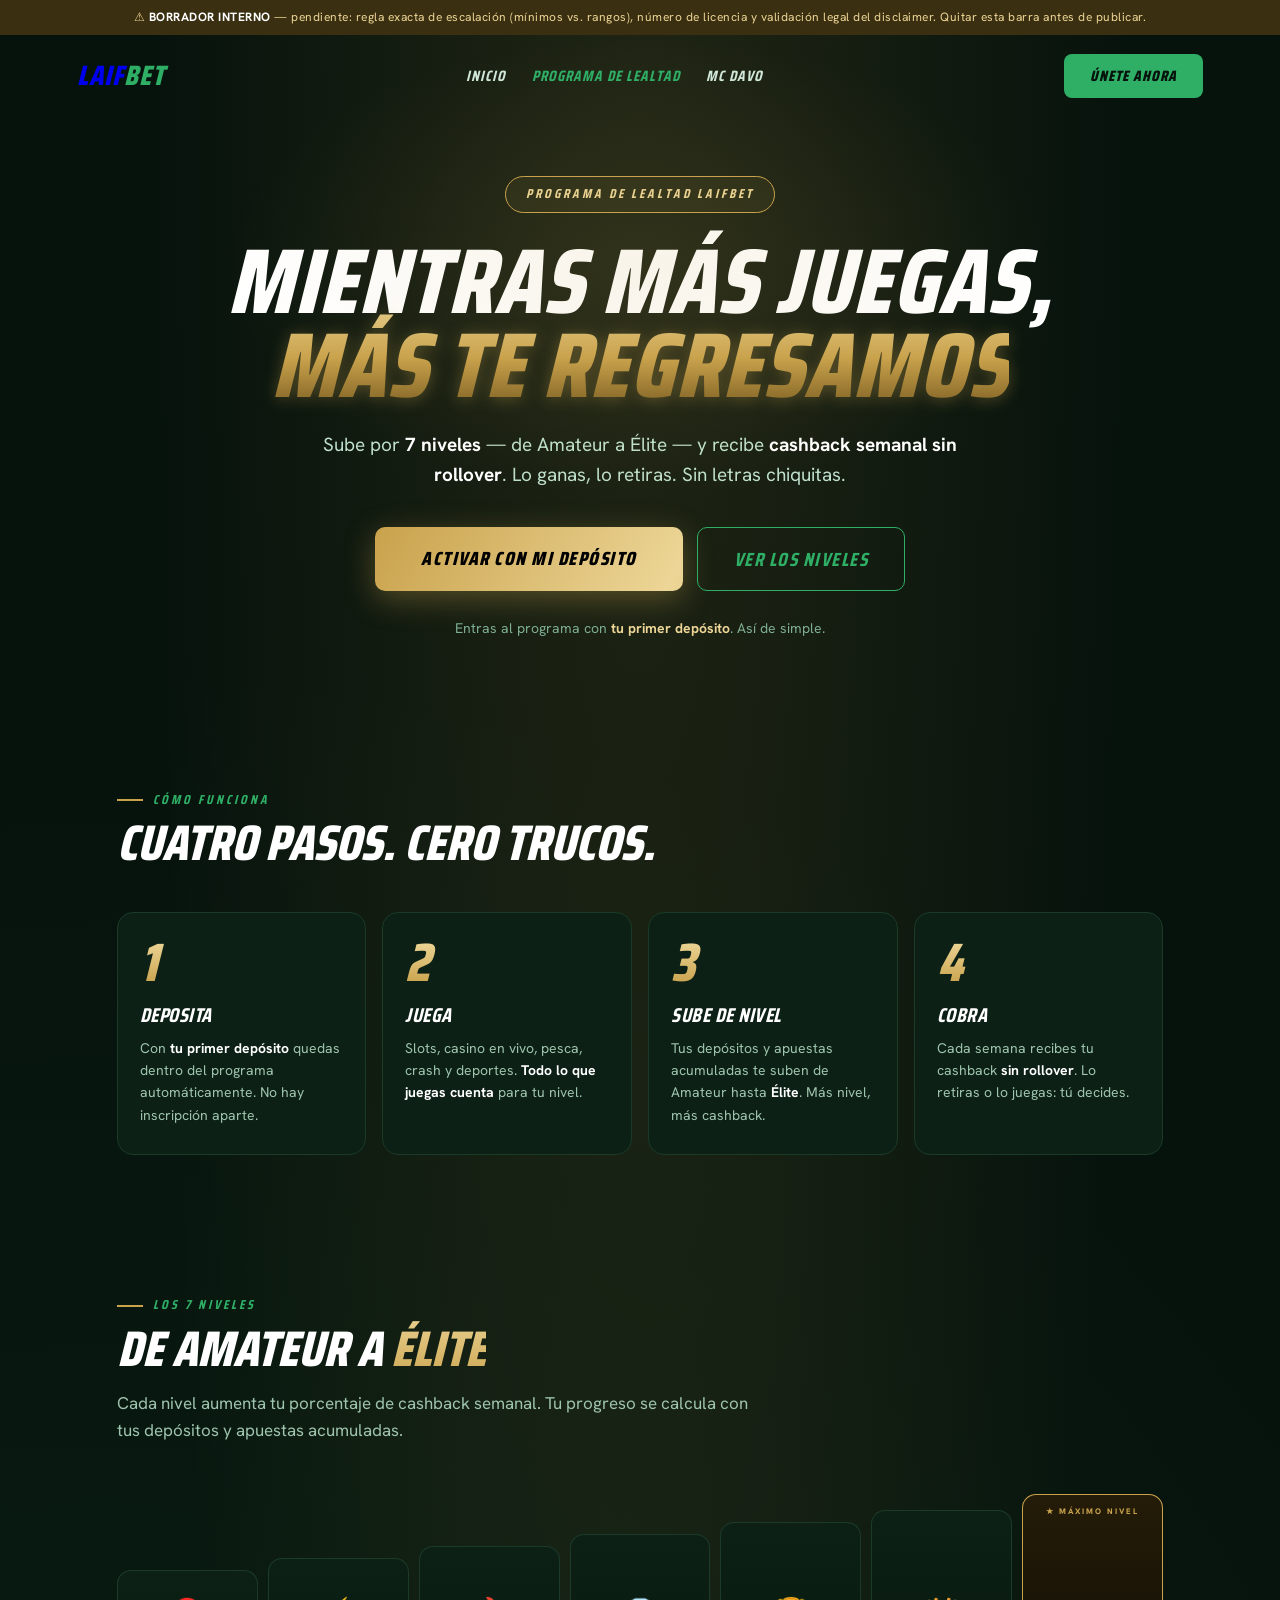
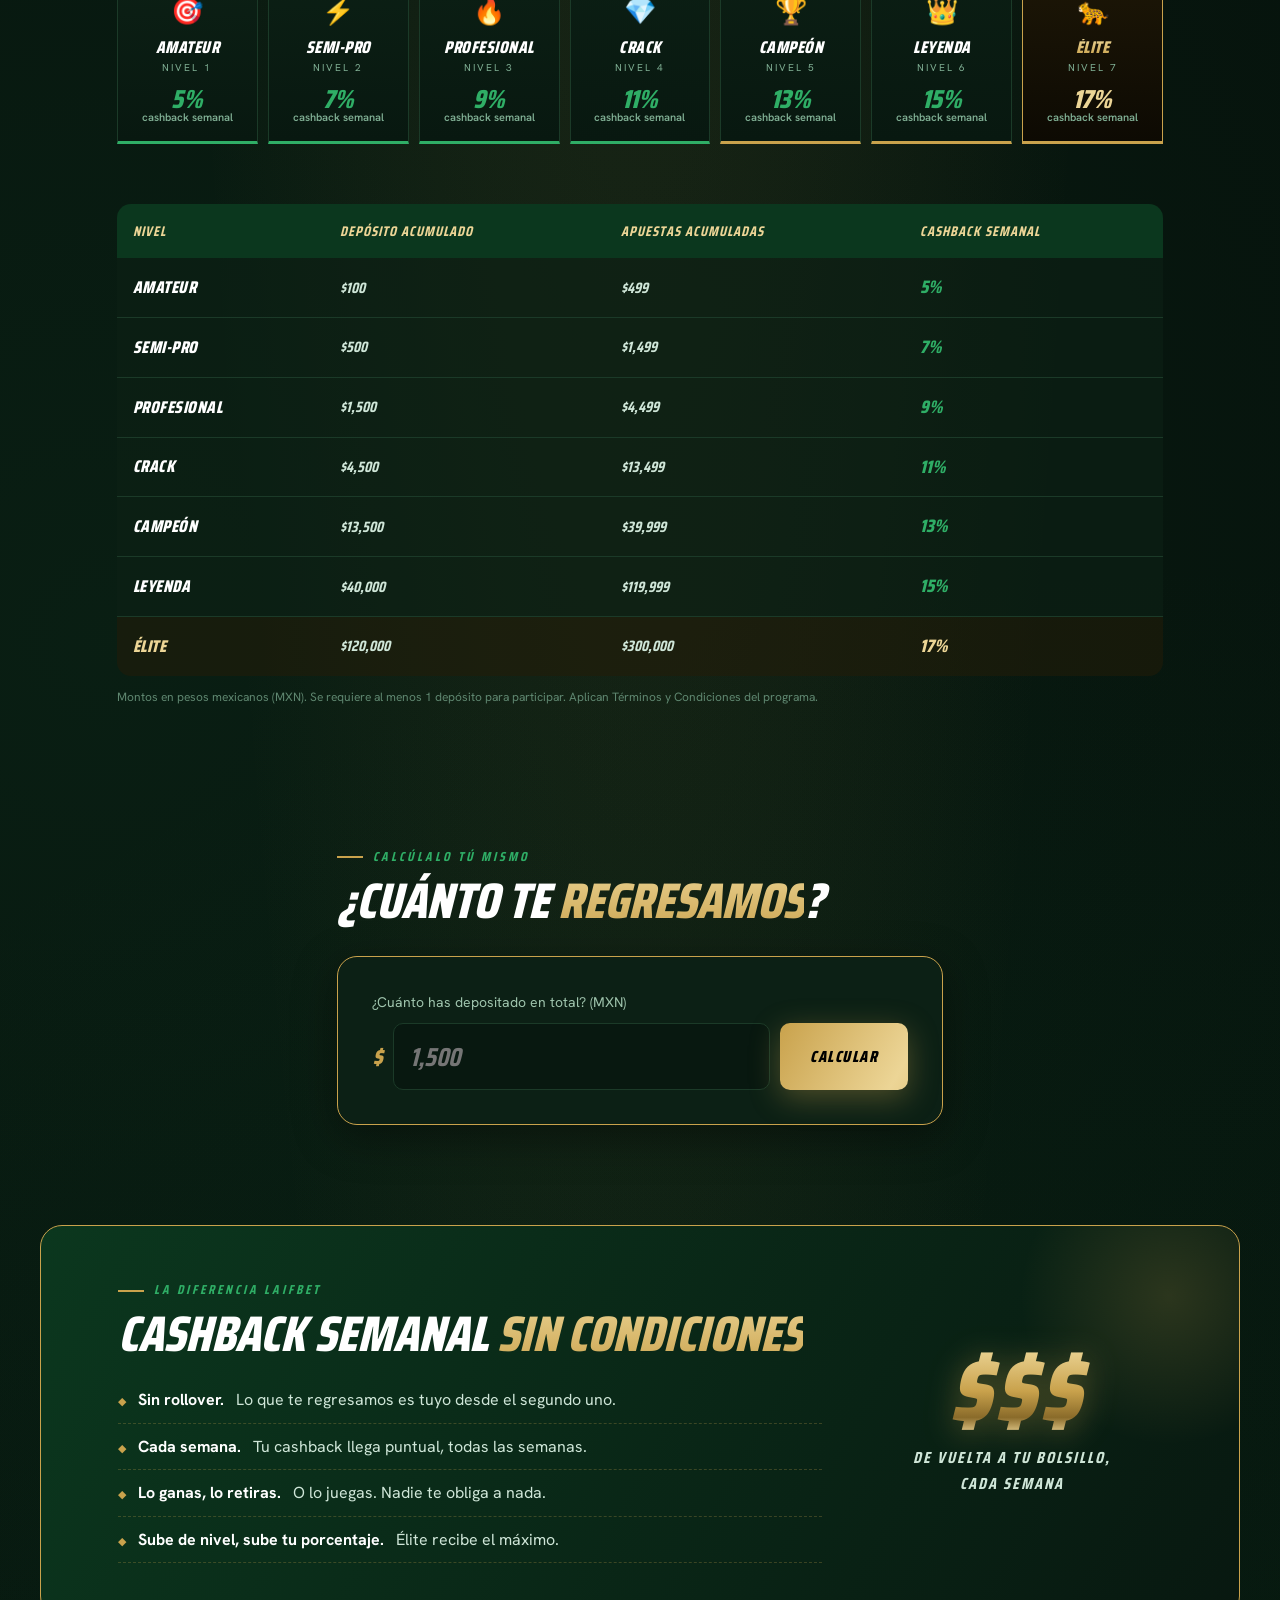
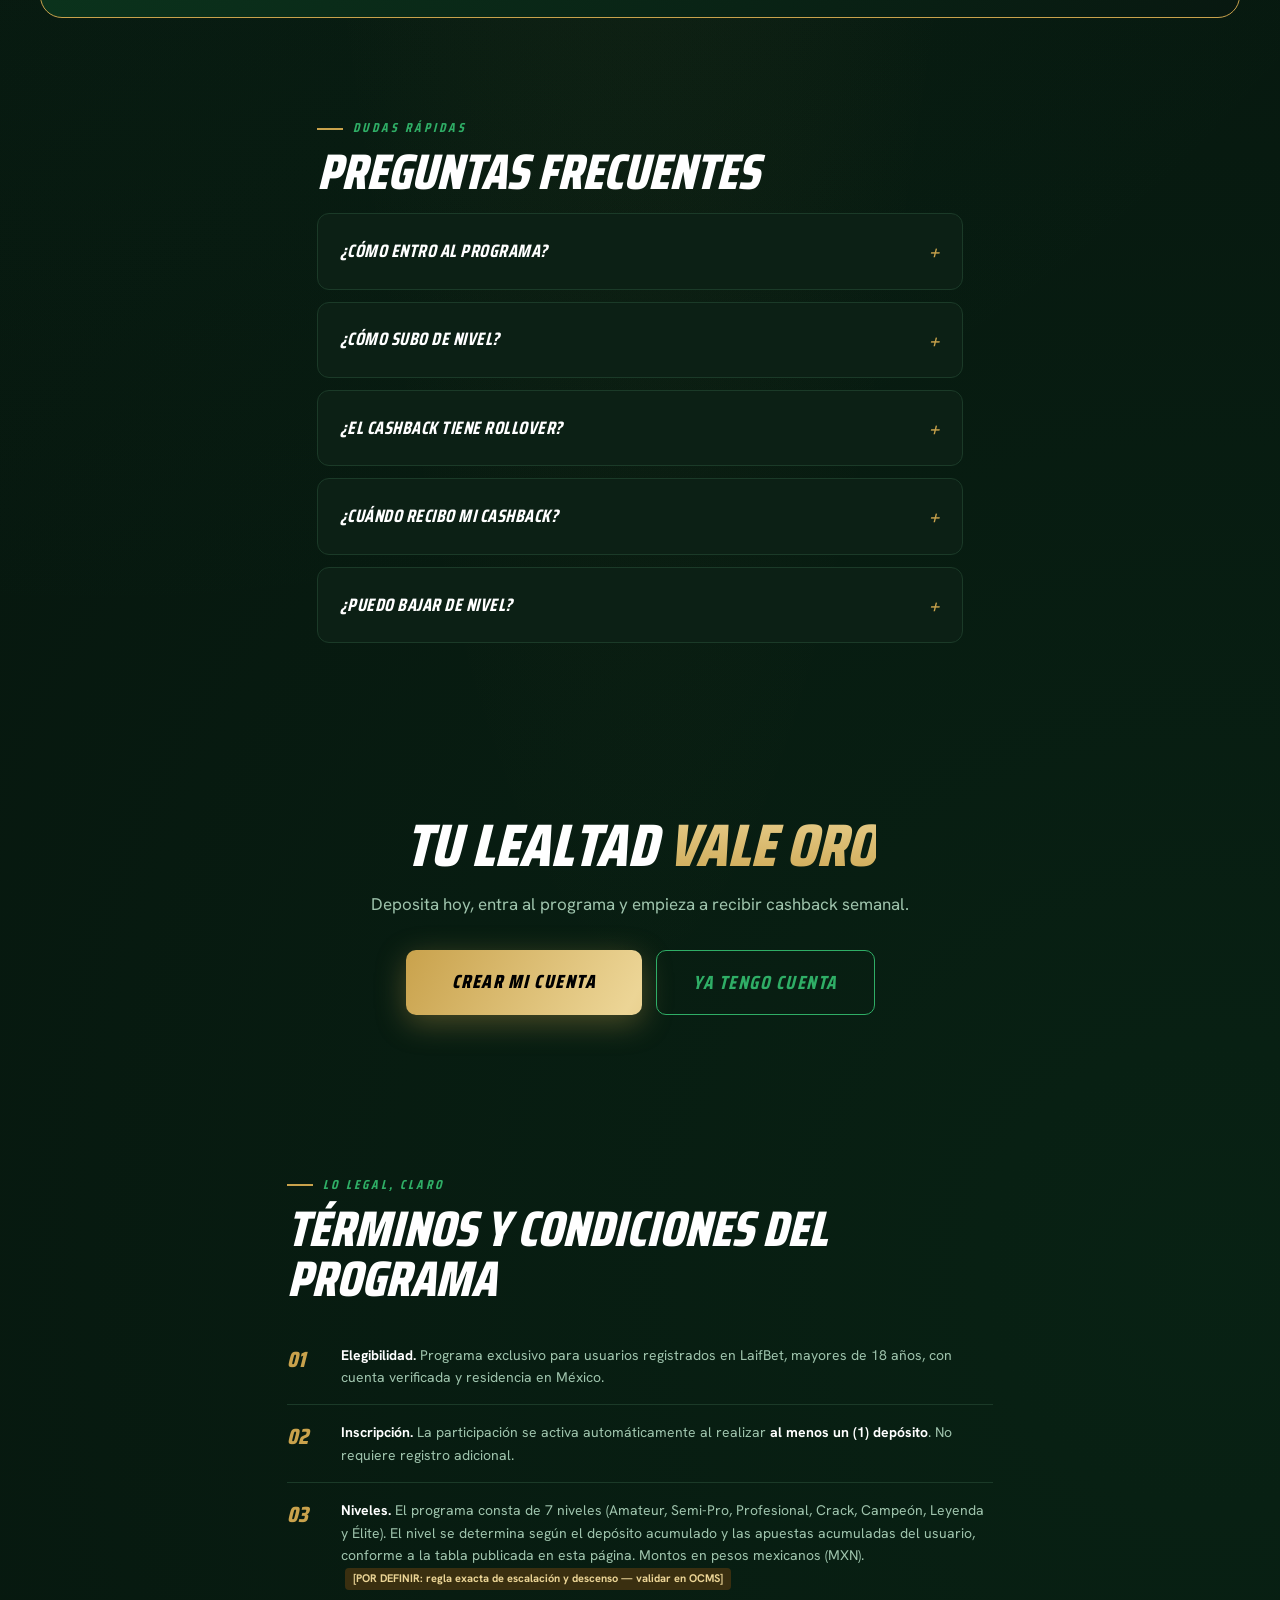
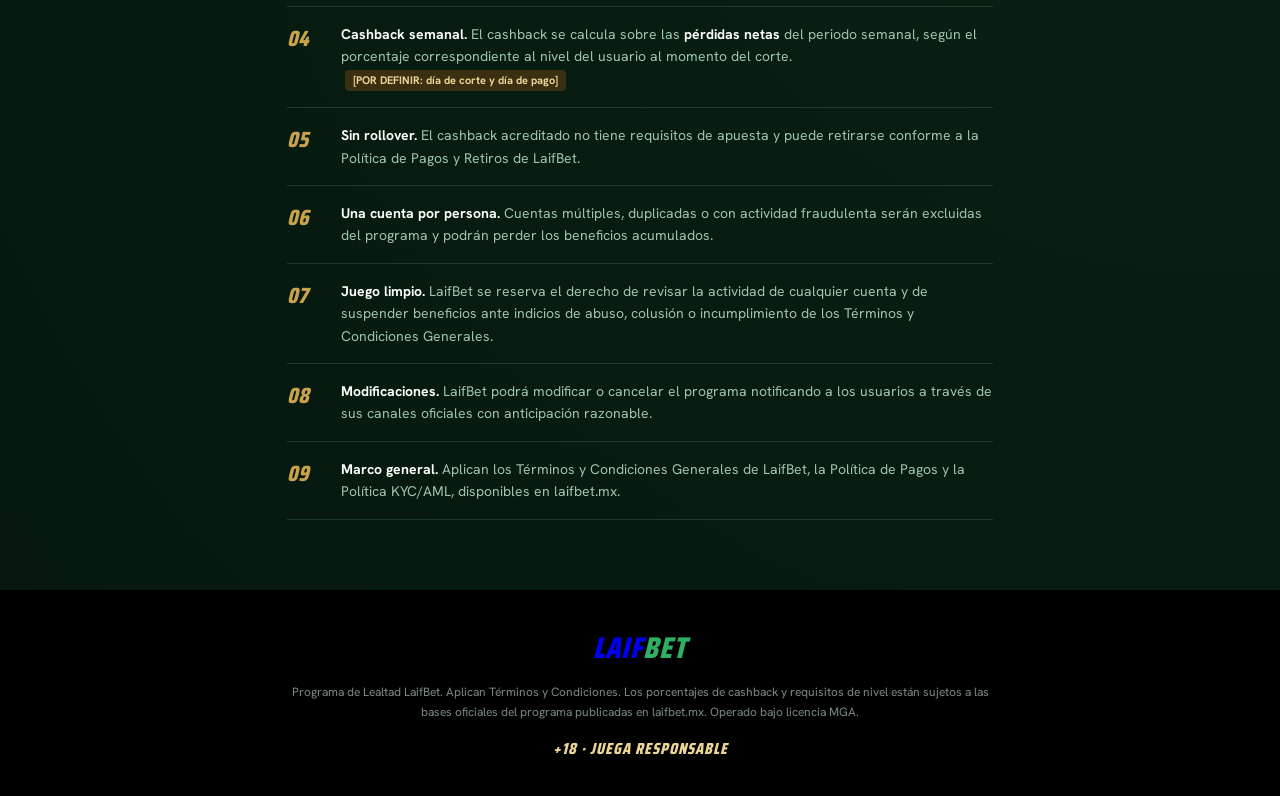
==== loyalty-program.html @ 1a435926 "Refactor logo elements to use anchor tags for improved navigation; update styles for consistency acr" ====
<!DOCTYPE html>
<html lang="es">
<head>
<meta charset="UTF-8">
<meta name="viewport" content="width=device-width, initial-scale=1.0">
<title>Programa de Lealtad — LaifBet</title>
<meta name="description" content="Sube de nivel en LaifBet y recibe cashback semanal sin rollover. 7 niveles, de Amateur a Élite. Lo ganas, lo retiras.">
<link rel="preconnect" href="https://fonts.googleapis.com">
<link rel="preconnect" href="https://fonts.gstatic.com" crossorigin>
<link href="https://fonts.googleapis.com/css2?family=Saira+Condensed:ital,wght@0,600;0,700;0,800;1,700;1,800&family=Hanken+Grotesk:wght@400;500;600;700;800&display=swap" rel="stylesheet">
<style>
  :root{
    --verde:#0F502B; --verde-osc:#0B371E; --negro:#000; --gris:#D9D9D9; --blanco:#fff;
    --verde-luz:#2FAE66; --oro:#C9A24C; --oro-brillo:#ECD596;
    --fondo:#06120C; --panel:#0C2015; --borde:#1B3A28;
  }
  *{box-sizing:border-box;margin:0;padding:0}
  html{scroll-behavior:smooth}
  body{font-family:'Hanken Grotesk',sans-serif;background:var(--fondo);color:#fff;line-height:1.6;overflow-x:hidden;
    background-image:
      radial-gradient(ellipse at 50% -10%, rgba(201,162,76,.14), transparent 55%),
      radial-gradient(circle at 8% 40%, rgba(47,174,102,.08), transparent 45%),
      radial-gradient(circle at 95% 80%, rgba(15,80,43,.25), transparent 50%);}

  .sr{font-family:'Saira Condensed',sans-serif;font-style:italic}

  /* ===== DRAFT BANNER (quitar antes de publicar) ===== */
  .draft{background:#3a2f10;color:var(--oro-brillo);font-size:12px;text-align:center;padding:8px 16px;letter-spacing:.5px}
  .draft b{color:#fff}

  /* ===== NAV ===== */
  nav{display:flex;justify-content:space-between;align-items:center;padding:18px 6vw;position:relative;z-index:5;gap:20px}
  .logo{font-family:'Saira Condensed',sans-serif;font-style:italic;font-weight:800;font-size:28px;letter-spacing:1px;text-decoration:none}
  .logo span{color:var(--verde-luz)}
  .main-nav{display:flex;gap:26px;flex:1;justify-content:center}
  .main-nav a{font-family:'Saira Condensed',sans-serif;font-style:italic;font-weight:700;text-transform:uppercase;letter-spacing:1px;font-size:15px;color:#cfe6d8;text-decoration:none;padding:6px 0}
  .main-nav a:hover,.main-nav a.active{color:var(--verde-luz)}
  .nav-cta{background:var(--verde-luz);color:var(--fondo);font-family:'Saira Condensed',sans-serif;font-style:italic;font-weight:800;text-transform:uppercase;letter-spacing:1px;padding:10px 26px;border-radius:8px;text-decoration:none;font-size:15px;transition:.2s;white-space:nowrap}
  .nav-cta:hover{background:var(--oro);color:var(--negro)}

  /* ===== HERO ===== */
  .hero{text-align:center;padding:60px 6vw 80px;position:relative}
  .hero::before{content:"";position:absolute;top:-100px;left:50%;transform:translateX(-50%);width:900px;height:500px;
    background:radial-gradient(ellipse, rgba(201,162,76,.12) 0%, transparent 65%);pointer-events:none}
  .hero .kicker{display:inline-block;border:1px solid var(--oro);color:var(--oro-brillo);font-family:'Saira Condensed',sans-serif;font-style:italic;font-weight:700;letter-spacing:3px;text-transform:uppercase;font-size:13px;padding:7px 20px;border-radius:30px;margin-bottom:26px;background:rgba(201,162,76,.07)}
  .hero h1{font-family:'Saira Condensed',sans-serif;font-style:italic;font-weight:800;text-transform:uppercase;font-size:clamp(46px,8vw,92px);line-height:.92;letter-spacing:1px}
  .hero h1 .gold{background:linear-gradient(180deg,var(--oro-brillo) 0%,var(--oro) 45%,#8a6b2a 75%,var(--oro-brillo) 100%);-webkit-background-clip:text;background-clip:text;color:transparent;filter:drop-shadow(0 2px 8px rgba(201,162,76,.35))}
  .hero .sub{max-width:640px;margin:22px auto 0;font-size:19px;color:#bfe0cc}
  .hero .sub b{color:#fff}
  .hero .ctas{margin-top:36px;display:flex;gap:14px;justify-content:center;flex-wrap:wrap}
  .btn-oro{background:linear-gradient(120deg,var(--oro) 0%,var(--oro-brillo) 50%,var(--oro) 100%);background-size:200%;color:var(--negro);font-family:'Saira Condensed',sans-serif;font-style:italic;font-weight:800;text-transform:uppercase;letter-spacing:1.5px;font-size:19px;padding:16px 46px;border-radius:10px;text-decoration:none;box-shadow:0 8px 30px rgba(201,162,76,.35);transition:.3s}
  .btn-oro:hover{background-position:100%;transform:translateY(-2px)}
  .btn-ghost{border:1px solid var(--verde-luz);color:var(--verde-luz);font-family:'Saira Condensed',sans-serif;font-style:italic;font-weight:700;text-transform:uppercase;letter-spacing:1.5px;font-size:19px;padding:16px 36px;border-radius:10px;text-decoration:none;transition:.2s}
  .btn-ghost:hover{background:rgba(47,174,102,.12)}
  .hero .req{margin-top:26px;font-size:14px;color:#7fae93}
  .hero .req b{color:var(--oro-brillo)}

  /* ===== SECCIONES ===== */
  section{padding:70px 6vw;max-width:1200px;margin:0 auto}
  .sec-kicker{font-family:'Saira Condensed',sans-serif;font-style:italic;font-weight:700;color:var(--verde-luz);letter-spacing:3px;text-transform:uppercase;font-size:13px;margin-bottom:8px;display:flex;align-items:center;gap:10px}
  .sec-kicker::before{content:"";width:26px;height:2px;background:var(--oro)}
  h2{font-family:'Saira Condensed',sans-serif;font-style:italic;font-weight:800;text-transform:uppercase;font-size:clamp(32px,4.5vw,50px);line-height:1;margin-bottom:16px}
  .sec-sub{color:#9fc4ad;max-width:640px;font-size:17px}

  /* ===== PASOS ===== */
  .pasos{display:grid;grid-template-columns:repeat(4,1fr);gap:16px;margin-top:44px}
  .paso{background:var(--panel);border:1px solid var(--borde);border-radius:16px;padding:28px 22px;position:relative;transition:.25s}
  .paso:hover{border-color:var(--oro);transform:translateY(-4px)}
  .paso .n{font-family:'Saira Condensed',sans-serif;font-style:italic;font-weight:800;font-size:54px;line-height:.8;background:linear-gradient(180deg,var(--oro-brillo),var(--oro));-webkit-background-clip:text;background-clip:text;color:transparent}
  .paso .tt{font-family:'Saira Condensed',sans-serif;font-style:italic;font-weight:700;text-transform:uppercase;font-size:20px;margin:14px 0 6px;letter-spacing:.5px}
  .paso .dd{font-size:14px;color:#9fc4ad}
  .paso .dd b{color:#fff}
  /* ===== NIVELES ===== */
  .niveles-wrap{padding-top:70px}
  .escalera{display:grid;grid-template-columns:repeat(7,1fr);gap:10px;align-items:end;margin-top:50px}
  .nivel{border-radius:14px 14px 0 0;padding:20px 12px 18px;text-align:center;position:relative;border:1px solid var(--borde);border-bottom:3px solid var(--verde-luz);background:linear-gradient(180deg,var(--panel),#081810);transition:.25s;cursor:pointer}
  .nivel:hover{transform:translateY(-6px)}
  .nivel .ico{font-size:26px;margin-bottom:6px}
  .nivel .nm{font-family:'Saira Condensed',sans-serif;font-style:italic;font-weight:800;text-transform:uppercase;font-size:17px;letter-spacing:.5px;line-height:1}
  .nivel .lv{font-size:10px;color:#7fae93;text-transform:uppercase;letter-spacing:2px;margin-top:4px}
  .nivel .cb{font-family:'Saira Condensed',sans-serif;font-style:italic;font-weight:800;font-size:26px;color:var(--verde-luz);margin-top:10px;line-height:1}
  .nivel .cb small{font-size:11px;display:block;font-weight:600;color:#7fae93;font-style:normal;font-family:'Hanken Grotesk',sans-serif;letter-spacing:0}
  /* alturas de escalera */
  .nivel.h1{padding-top:20px}.nivel.h2{padding-top:32px}.nivel.h3{padding-top:44px}.nivel.h4{padding-top:56px}.nivel.h5{padding-top:68px}.nivel.h6{padding-top:80px}
  .nivel.h7{padding-top:96px;border-color:var(--oro);border-bottom-color:var(--oro);background:linear-gradient(180deg,#241c08,#0d0a03)}
  .nivel.h7 .nm{background:linear-gradient(180deg,var(--oro-brillo),var(--oro));-webkit-background-clip:text;background-clip:text;color:transparent}
  .nivel.h7 .cb{color:var(--oro-brillo)}
  .nivel.h6,.nivel.h5{border-bottom-color:var(--oro)}
  .nivel.h7::before{content:"★ MÁXIMO NIVEL";position:absolute;top:10px;left:50%;transform:translateX(-50%);font-size:8px;letter-spacing:2px;color:var(--oro);font-weight:800;white-space:nowrap}

  /* ===== TABLA DE REQUISITOS ===== */
  .req-tabla{margin-top:60px;overflow-x:auto}
  table{width:100%;border-collapse:collapse;min-width:720px;border-radius:14px;overflow:hidden}
  thead th{background:var(--verde-osc);font-family:'Saira Condensed',sans-serif;font-style:italic;font-weight:700;text-transform:uppercase;letter-spacing:1px;font-size:14px;padding:16px;text-align:left;color:var(--oro-brillo)}
  tbody td{padding:15px 16px;border-bottom:1px solid var(--borde);font-size:15px;background:rgba(12,32,21,.6)}
  tbody tr:last-child td{border-bottom:none;background:rgba(36,28,8,.55)}
  tbody tr:last-child .tnm{color:var(--oro-brillo)}
  .tnm{font-family:'Saira Condensed',sans-serif;font-style:italic;font-weight:800;text-transform:uppercase;font-size:17px;letter-spacing:.5px}
  td.num{font-family:'Saira Condensed',sans-serif;font-style:italic;font-weight:700;color:#cfe6d8}
  td.cbnum{font-family:'Saira Condensed',sans-serif;font-style:italic;font-weight:800;color:var(--verde-luz);font-size:18px}
  tbody tr:last-child td.cbnum{color:var(--oro-brillo)}
  .tabla-nota{font-size:12px;color:#5f8770;margin-top:12px}

  /* ===== CASHBACK ===== */
  .cash{background:linear-gradient(120deg,var(--verde-osc),#081810);border:1px solid var(--oro);border-radius:22px;padding:54px 6vw;max-width:1200px;margin:30px auto;display:flex;gap:40px;align-items:center;flex-wrap:wrap;position:relative;overflow:hidden}
  .cash::after{content:"";position:absolute;right:-80px;top:-80px;width:300px;height:300px;border-radius:50%;background:radial-gradient(circle,rgba(201,162,76,.18),transparent 70%)}
  .cash .tx{flex:1;min-width:280px;position:relative;z-index:2}
  .cash h2 .gold{background:linear-gradient(180deg,var(--oro-brillo),var(--oro));-webkit-background-clip:text;background-clip:text;color:transparent}
  .cash ul{list-style:none;margin-top:18px}
  .cash li{padding:10px 0;border-bottom:1px dashed rgba(201,162,76,.25);font-size:16px;color:#cfe6d8;display:flex;gap:12px;align-items:baseline}
  .cash li::before{content:"◆";color:var(--oro);font-size:11px}
  .cash li b{color:#fff}
  .cash .big{flex:0 0 300px;text-align:center;position:relative;z-index:2}
  .cash .big .pct{font-family:'Saira Condensed',sans-serif;font-style:italic;font-weight:800;font-size:110px;line-height:.8;background:linear-gradient(180deg,var(--oro-brillo) 0%,var(--oro) 50%,#8a6b2a 80%,var(--oro-brillo) 100%);-webkit-background-clip:text;background-clip:text;color:transparent;filter:drop-shadow(0 4px 16px rgba(201,162,76,.4))}
  .cash .big .lbl{font-family:'Saira Condensed',sans-serif;font-style:italic;font-weight:700;text-transform:uppercase;letter-spacing:2px;margin-top:10px;color:#cfe6d8}
  /* ===== FAQ ===== */
  .faq{max-width:800px}
  details{background:var(--panel);border:1px solid var(--borde);border-radius:12px;margin-bottom:12px;overflow:hidden}
  summary{cursor:pointer;padding:18px 22px;font-family:'Saira Condensed',sans-serif;font-style:italic;font-weight:700;font-size:18px;text-transform:uppercase;letter-spacing:.5px;list-style:none;display:flex;justify-content:space-between;align-items:center}
  summary::after{content:"+";color:var(--oro);font-size:24px;font-weight:400}
  details[open] summary::after{content:"−"}
  details[open]{border-color:var(--oro)}
  details p{padding:0 22px 20px;color:#9fc4ad;font-size:15px}
  details p b{color:#fff}

  /* ===== TYC ===== */
  .tyc{max-width:860px}
  .tyc-lista{margin-top:24px;counter-reset:cl;list-style:none}
  .tyc-lista li{position:relative;padding:16px 0 16px 54px;border-bottom:1px solid var(--borde);font-size:14px;color:#9fc4ad;counter-increment:cl}
  .tyc-lista li::before{content:counter(cl,decimal-leading-zero);position:absolute;left:0;top:14px;font-family:'Saira Condensed',sans-serif;font-style:italic;font-weight:800;font-size:22px;color:var(--oro)}
  .tyc-lista li b{color:#fff}
  .pd{display:inline-block;background:#3a2f10;color:var(--oro-brillo);font-size:11px;font-weight:700;padding:2px 8px;border-radius:4px;margin-left:4px}

  /* ===== CALCULADORA ===== */
  .calc-sec{max-width:760px}
  .calc{background:var(--panel);border:1px solid var(--oro);border-radius:20px;padding:34px;margin-top:30px;box-shadow:0 12px 44px rgba(0,0,0,.4)}
  .calc label{font-size:14px;color:#9fc4ad;display:block;margin-bottom:10px}
  .calc-row{display:flex;gap:10px;align-items:stretch}
  .peso{display:flex;align-items:center;font-family:'Saira Condensed',sans-serif;font-style:italic;font-weight:800;font-size:26px;color:var(--oro)}
  #dep{flex:1;background:#081810;border:1px solid var(--borde);border-radius:10px;color:#fff;font-family:'Saira Condensed',sans-serif;font-style:italic;font-weight:700;font-size:26px;padding:12px 16px;min-width:0}
  #dep:focus{outline:none;border-color:var(--oro)}
  .calc-btn{border:none;cursor:pointer;font-size:16px;padding:12px 30px}
  .calc-out{margin-top:26px;border-top:1px dashed rgba(201,162,76,.3);padding-top:22px;text-align:center}
  .co-nivel{font-size:15px;color:#9fc4ad}
  .co-nivel b{font-family:'Saira Condensed',sans-serif;font-style:italic;font-weight:800;text-transform:uppercase;font-size:22px;color:var(--oro-brillo);letter-spacing:1px}
  .co-pct{font-family:'Saira Condensed',sans-serif;font-style:italic;font-weight:800;font-size:84px;line-height:.9;margin-top:8px;background:linear-gradient(180deg,var(--oro-brillo) 0%,var(--oro) 55%,#8a6b2a 85%);-webkit-background-clip:text;background-clip:text;color:transparent}
  .co-lbl{font-family:'Saira Condensed',sans-serif;font-style:italic;font-weight:700;text-transform:uppercase;letter-spacing:1.5px;font-size:14px;color:#cfe6d8;margin-top:6px}
  .co-ej{margin-top:14px;font-size:14px;color:#9fc4ad}
  .co-ej b{color:var(--verde-luz)}

  /* ===== CTA FINAL ===== */
  .final{text-align:center;padding:90px 6vw}
  .final h2{font-size:clamp(36px,5vw,60px)}
  .final .gold{background:linear-gradient(180deg,var(--oro-brillo),var(--oro));-webkit-background-clip:text;background-clip:text;color:transparent}

  /* ===== FOOTER ===== */
  footer{background:var(--negro);padding:34px 6vw;text-align:center}
  footer .logo{font-size:30px;margin-bottom:10px;display:inline-block}
  footer .legal{font-size:12px;color:#7a8a80;max-width:720px;margin:0 auto;line-height:1.7}
  footer .legal b{color:#c9c9c9}
  .rs{margin-top:14px;font-family:'Saira Condensed',sans-serif;font-style:italic;font-weight:800;font-size:16px;color:var(--oro-brillo);letter-spacing:1px}

  @media(max-width:900px){
    .main-nav{display:none}
    .pasos{grid-template-columns:repeat(2,1fr)}
    .escalera{grid-template-columns:repeat(4,1fr)}
    .nivel.h1,.nivel.h2,.nivel.h3,.nivel.h4,.nivel.h5,.nivel.h6{padding-top:24px}
    .nivel.h7{padding-top:34px;grid-column:span 4}
  }
  @media(max-width:560px){
    .pasos{grid-template-columns:1fr}
    .escalera{grid-template-columns:repeat(2,1fr)}
    .nivel.h7{grid-column:span 2}
    .cash .big .pct{font-size:80px}
  }
</style>
</head>
<body>

<div class="draft">⚠ <b>BORRADOR INTERNO</b> — pendiente: regla exacta de escalación (mínimos vs. rangos), número de licencia y validación legal del disclaimer. Quitar esta barra antes de publicar.</div>

<nav>
  <a href="index.html" class="logo">LAIF<span>BET</span></a>
  <div class="main-nav">
    <a href="index.html">Inicio</a>
    <a href="loyalty-program.html" class="active">Programa de Lealtad</a>
    <a href="mcddavo.html">MC Davo</a>
  </div>
  <a class="nav-cta" href="#unete">Únete ahora</a>
</nav>

<header class="hero">
  <div class="kicker">Programa de Lealtad LaifBet</div>
  <h1>Mientras más juegas,<br><span class="gold">más te regresamos</span></h1>
  <p class="sub">Sube por <b>7 niveles</b> — de Amateur a Élite — y recibe <b>cashback semanal sin rollover</b>. Lo ganas, lo retiras. Sin letras chiquitas.</p>
  <div class="ctas">
    <a class="btn-oro" href="#unete">Activar con mi depósito</a>
    <a class="btn-ghost" href="#niveles">Ver los niveles</a>
  </div>
  <p class="req">Entras al programa con <b>tu primer depósito</b>. Así de simple.</p>
</header>

<section>
  <div class="sec-kicker">Cómo funciona</div>
  <h2>Cuatro pasos. Cero trucos.</h2>
  <div class="pasos">
    <div class="paso"><div class="n">1</div><div class="tt">Deposita</div><div class="dd">Con <b>tu primer depósito</b> quedas dentro del programa automáticamente. No hay inscripción aparte.</div></div>
    <div class="paso"><div class="n">2</div><div class="tt">Juega</div><div class="dd">Slots, casino en vivo, pesca, crash y deportes. <b>Todo lo que juegas cuenta</b> para tu nivel.</div></div>
    <div class="paso"><div class="n">3</div><div class="tt">Sube de nivel</div><div class="dd">Tus depósitos y apuestas acumuladas te suben de Amateur hasta <b>Élite</b>. Más nivel, más cashback.</div></div>
    <div class="paso"><div class="n">4</div><div class="tt">Cobra</div><div class="dd">Cada semana recibes tu cashback <b>sin rollover</b>. Lo retiras o lo juegas: tú decides.</div></div>
  </div>
</section>

<section id="niveles" class="niveles-wrap">
  <div class="sec-kicker">Los 7 niveles</div>
  <h2>De Amateur a <span style="background:linear-gradient(180deg,var(--oro-brillo),var(--oro));-webkit-background-clip:text;background-clip:text;color:transparent">Élite</span></h2>
  <p class="sec-sub">Cada nivel aumenta tu porcentaje de cashback semanal. Tu progreso se calcula con tus depósitos y apuestas acumuladas.</p>

  <div class="escalera">
    <div class="nivel h1"><div class="ico">🎯</div><div class="nm">Amateur</div><div class="lv">Nivel 1</div><div class="cb">5%<small>cashback semanal</small></div></div>
    <div class="nivel h2"><div class="ico">⚡</div><div class="nm">Semi-Pro</div><div class="lv">Nivel 2</div><div class="cb">7%<small>cashback semanal</small></div></div>
    <div class="nivel h3"><div class="ico">🔥</div><div class="nm">Profesional</div><div class="lv">Nivel 3</div><div class="cb">9%<small>cashback semanal</small></div></div>
    <div class="nivel h4"><div class="ico">💎</div><div class="nm">Crack</div><div class="lv">Nivel 4</div><div class="cb">11%<small>cashback semanal</small></div></div>
    <div class="nivel h5"><div class="ico">🏆</div><div class="nm">Campeón</div><div class="lv">Nivel 5</div><div class="cb">13%<small>cashback semanal</small></div></div>
    <div class="nivel h6"><div class="ico">👑</div><div class="nm">Leyenda</div><div class="lv">Nivel 6</div><div class="cb">15%<small>cashback semanal</small></div></div>
    <div class="nivel h7"><div class="ico">🐆</div><div class="nm">Élite</div><div class="lv">Nivel 7</div><div class="cb">17%<small>cashback semanal</small></div></div>
  </div>
  <div class="req-tabla">
    <table>
      <thead><tr><th>Nivel</th><th>Depósito acumulado</th><th>Apuestas acumuladas</th><th>Cashback semanal</th></tr></thead>
      <tbody>
        <tr><td class="tnm">Amateur</td><td class="num">$100</td><td class="num">$499</td><td class="cbnum">5%</td></tr>
        <tr><td class="tnm">Semi-Pro</td><td class="num">$500</td><td class="num">$1,499</td><td class="cbnum">7%</td></tr>
        <tr><td class="tnm">Profesional</td><td class="num">$1,500</td><td class="num">$4,499</td><td class="cbnum">9%</td></tr>
        <tr><td class="tnm">Crack</td><td class="num">$4,500</td><td class="num">$13,499</td><td class="cbnum">11%</td></tr>
        <tr><td class="tnm">Campeón</td><td class="num">$13,500</td><td class="num">$39,999</td><td class="cbnum">13%</td></tr>
        <tr><td class="tnm">Leyenda</td><td class="num">$40,000</td><td class="num">$119,999</td><td class="cbnum">15%</td></tr>
        <tr><td class="tnm">Élite</td><td class="num">$120,000</td><td class="num">$300,000</td><td class="cbnum">17%</td></tr>
      </tbody>
    </table>
    <p class="tabla-nota">Montos en pesos mexicanos (MXN). Se requiere al menos 1 depósito para participar. Aplican Términos y Condiciones del programa.</p>
  </div>
</section>

<section class="calc-sec" id="calculadora">
  <div class="sec-kicker">Calcúlalo tú mismo</div>
  <h2>¿Cuánto te <span style="background:linear-gradient(180deg,var(--oro-brillo),var(--oro));-webkit-background-clip:text;background-clip:text;color:transparent">regresamos</span>?</h2>
  <div class="calc">
    <div class="calc-in">
      <label for="dep">¿Cuánto has depositado en total? (MXN)</label>
      <div class="calc-row">
        <span class="peso">$</span>
        <input type="number" id="dep" min="0" placeholder="1,500" inputmode="numeric">
        <button class="btn-oro calc-btn" onclick="calc()">Calcular</button>
      </div>
    </div>
    <div class="calc-out" id="out" style="display:none">
      <div class="co-nivel">Tu nivel: <b id="oNivel">—</b></div>
      <div class="co-pct" id="oPct">—</div>
      <div class="co-lbl">estimado de cashback semanal</div>
      <div class="co-ej" id="oEj"></div>
    </div>
  </div>
</section>

<div class="cash">
  <div class="tx">
    <div class="sec-kicker">La diferencia LaifBet</div>
    <h2>Cashback semanal <span class="gold">sin condiciones</span></h2>
    <ul>
      <li><b>Sin rollover.</b> Lo que te regresamos es tuyo desde el segundo uno.</li>
      <li><b>Cada semana.</b> Tu cashback llega puntual, todas las semanas.</li>
      <li><b>Lo ganas, lo retiras.</b> O lo juegas. Nadie te obliga a nada.</li>
      <li><b>Sube de nivel, sube tu porcentaje.</b> Élite recibe el máximo.</li>
    </ul>
  </div>
  <div class="big">
    <div class="pct">$$$</div>
    <div class="lbl">De vuelta a tu bolsillo,<br>cada semana</div>
  </div>
</div>

<section class="faq">
  <div class="sec-kicker">Dudas rápidas</div>
  <h2>Preguntas frecuentes</h2>
  <details><summary>¿Cómo entro al programa?</summary><p>Con <b>tu primer depósito</b> quedas inscrito automáticamente. No hay formularios ni códigos.</p></details>
  <details><summary>¿Cómo subo de nivel?</summary><p>Acumulando <b>depósitos y apuestas</b>. El sistema calcula tu progreso y te sube de nivel automáticamente.</p></details>
  <details><summary>¿El cashback tiene rollover?</summary><p><b>No.</b> El cashback semanal de LaifBet no tiene requisitos de apuesta. Puedes retirarlo directamente.</p></details>
  <details><summary>¿Cuándo recibo mi cashback?</summary><p>Se acredita <b>cada semana</b> en tu cuenta, según el nivel que tengas en ese momento.</p></details>
  <details><summary>¿Puedo bajar de nivel?</summary><p>Tu nivel refleja tu actividad. Consulta los Términos y Condiciones del programa para las reglas completas de permanencia.</p></details>
</section>

<section class="final" id="unete">
  <h2>Tu lealtad <span class="gold">vale oro</span></h2>
  <p class="sec-sub" style="margin:14px auto 0">Deposita hoy, entra al programa y empieza a recibir cashback semanal.</p>
  <div class="ctas" style="margin-top:32px;display:flex;justify-content:center;gap:14px;flex-wrap:wrap">
    <a class="btn-oro" href="https://laifbet.mx">Crear mi cuenta</a>
    <a class="btn-ghost" href="https://laifbet.mx">Ya tengo cuenta</a>
  </div>
</section>

<section class="tyc" id="terminos">
  <div class="sec-kicker">Lo legal, claro</div>
  <h2>Términos y Condiciones del programa</h2>
  <ol class="tyc-lista">
    <li><b>Elegibilidad.</b> Programa exclusivo para usuarios registrados en LaifBet, mayores de 18 años, con cuenta verificada y residencia en México.</li>
    <li><b>Inscripción.</b> La participación se activa automáticamente al realizar <b>al menos un (1) depósito</b>. No requiere registro adicional.</li>
    <li><b>Niveles.</b> El programa consta de 7 niveles (Amateur, Semi-Pro, Profesional, Crack, Campeón, Leyenda y Élite). El nivel se determina según el depósito acumulado y las apuestas acumuladas del usuario, conforme a la tabla publicada en esta página. Montos en pesos mexicanos (MXN). <span class="pd">[POR DEFINIR: regla exacta de escalación y descenso — validar en OCMS]</span></li>
    <li><b>Cashback semanal.</b> El cashback se calcula sobre las <b>pérdidas netas</b> del periodo semanal, según el porcentaje correspondiente al nivel del usuario al momento del corte. <span class="pd">[POR DEFINIR: día de corte y día de pago]</span></li>
    <li><b>Sin rollover.</b> El cashback acreditado no tiene requisitos de apuesta y puede retirarse conforme a la Política de Pagos y Retiros de LaifBet.</li>
    <li><b>Una cuenta por persona.</b> Cuentas múltiples, duplicadas o con actividad fraudulenta serán excluidas del programa y podrán perder los beneficios acumulados.</li>
    <li><b>Juego limpio.</b> LaifBet se reserva el derecho de revisar la actividad de cualquier cuenta y de suspender beneficios ante indicios de abuso, colusión o incumplimiento de los Términos y Condiciones Generales.</li>
    <li><b>Modificaciones.</b> LaifBet podrá modificar o cancelar el programa notificando a los usuarios a través de sus canales oficiales con anticipación razonable.</li>
    <li><b>Marco general.</b> Aplican los Términos y Condiciones Generales de LaifBet, la Política de Pagos y la Política KYC/AML, disponibles en laifbet.mx.</li>
  </ol>
</section>

<footer>
  <a href="index.html" class="logo">LAIF<span>BET</span></a>
  <p class="legal">Programa de Lealtad LaifBet. Aplican Términos y Condiciones. Los porcentajes de cashback y requisitos de nivel están sujetos a las bases oficiales del programa publicadas en laifbet.mx. Operado bajo licencia MGA.</p>
  <div class="rs">+18 · JUEGA RESPONSABLE</div>
</footer>

<script>
  const NIVELES=[
    {nm:'Amateur',min:100,pct:5},{nm:'Semi-Pro',min:500,pct:7},{nm:'Profesional',min:1500,pct:9},
    {nm:'Crack',min:4500,pct:11},{nm:'Campeón',min:13500,pct:13},{nm:'Leyenda',min:40000,pct:15},
    {nm:'Élite',min:120000,pct:17}
  ];
  function calc(){
    const dep=parseFloat(document.getElementById('dep').value)||0;
    const out=document.getElementById('out');out.style.display='block';
    let n=null;for(const x of NIVELES){if(dep>=x.min)n=x}
    if(!n){
      document.getElementById('oNivel').textContent='Aún sin nivel';
      document.getElementById('oPct').textContent='—';
      document.getElementById('oEj').innerHTML='Con tu primer depósito de <b>$100</b> entras como Amateur.';
      return;
    }
    const ret=(dep*n.pct/100).toLocaleString('es-MX',{maximumFractionDigits:0});
    document.getElementById('oNivel').textContent=n.nm;
    document.getElementById('oPct').textContent='$'+ret;
    document.getElementById('oEj').innerHTML='Con <b>$'+dep.toLocaleString('es-MX')+'</b>, podrías recibir hasta <b>$'+ret+'</b> de cashback. Calculado sobre pérdidas netas semanales, sin rollover.';
  }
  document.getElementById('dep').addEventListener('keydown',e=>{if(e.key==='Enter')calc()});
</script>
</body>
</html>
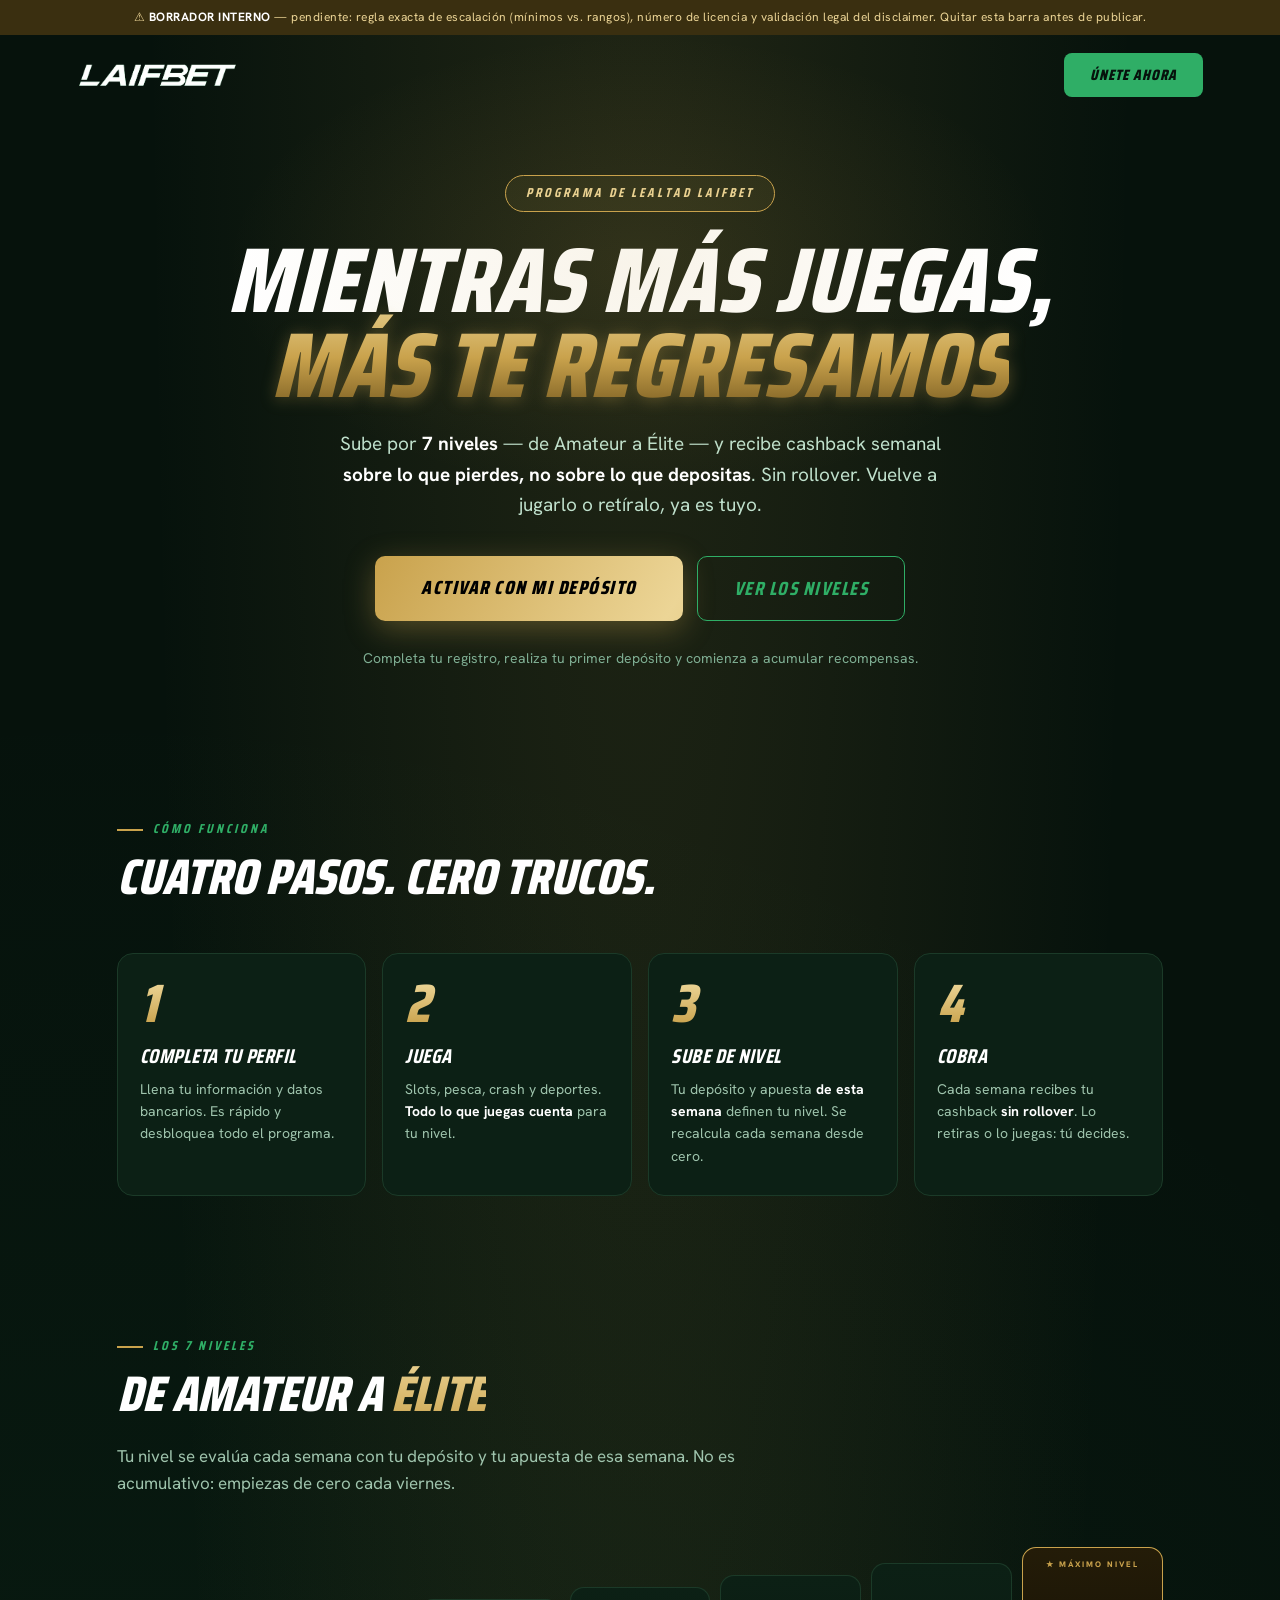
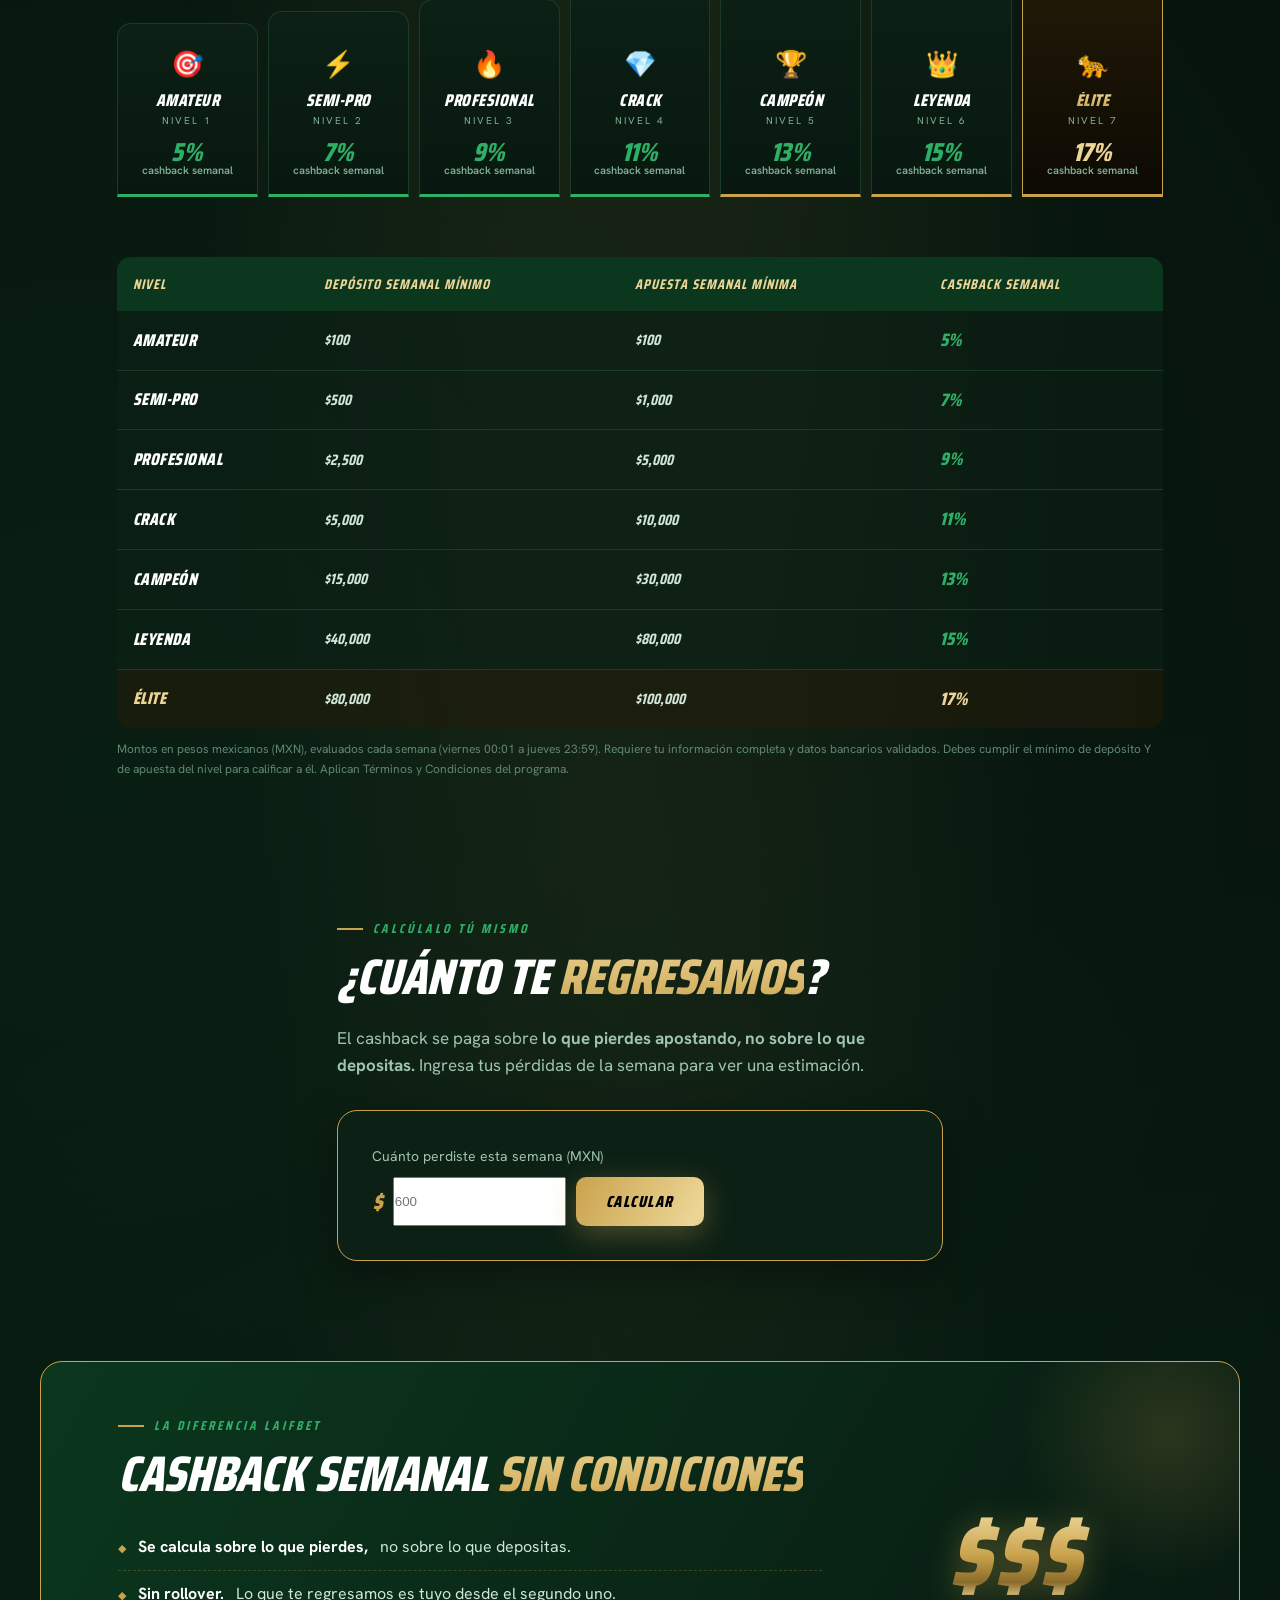
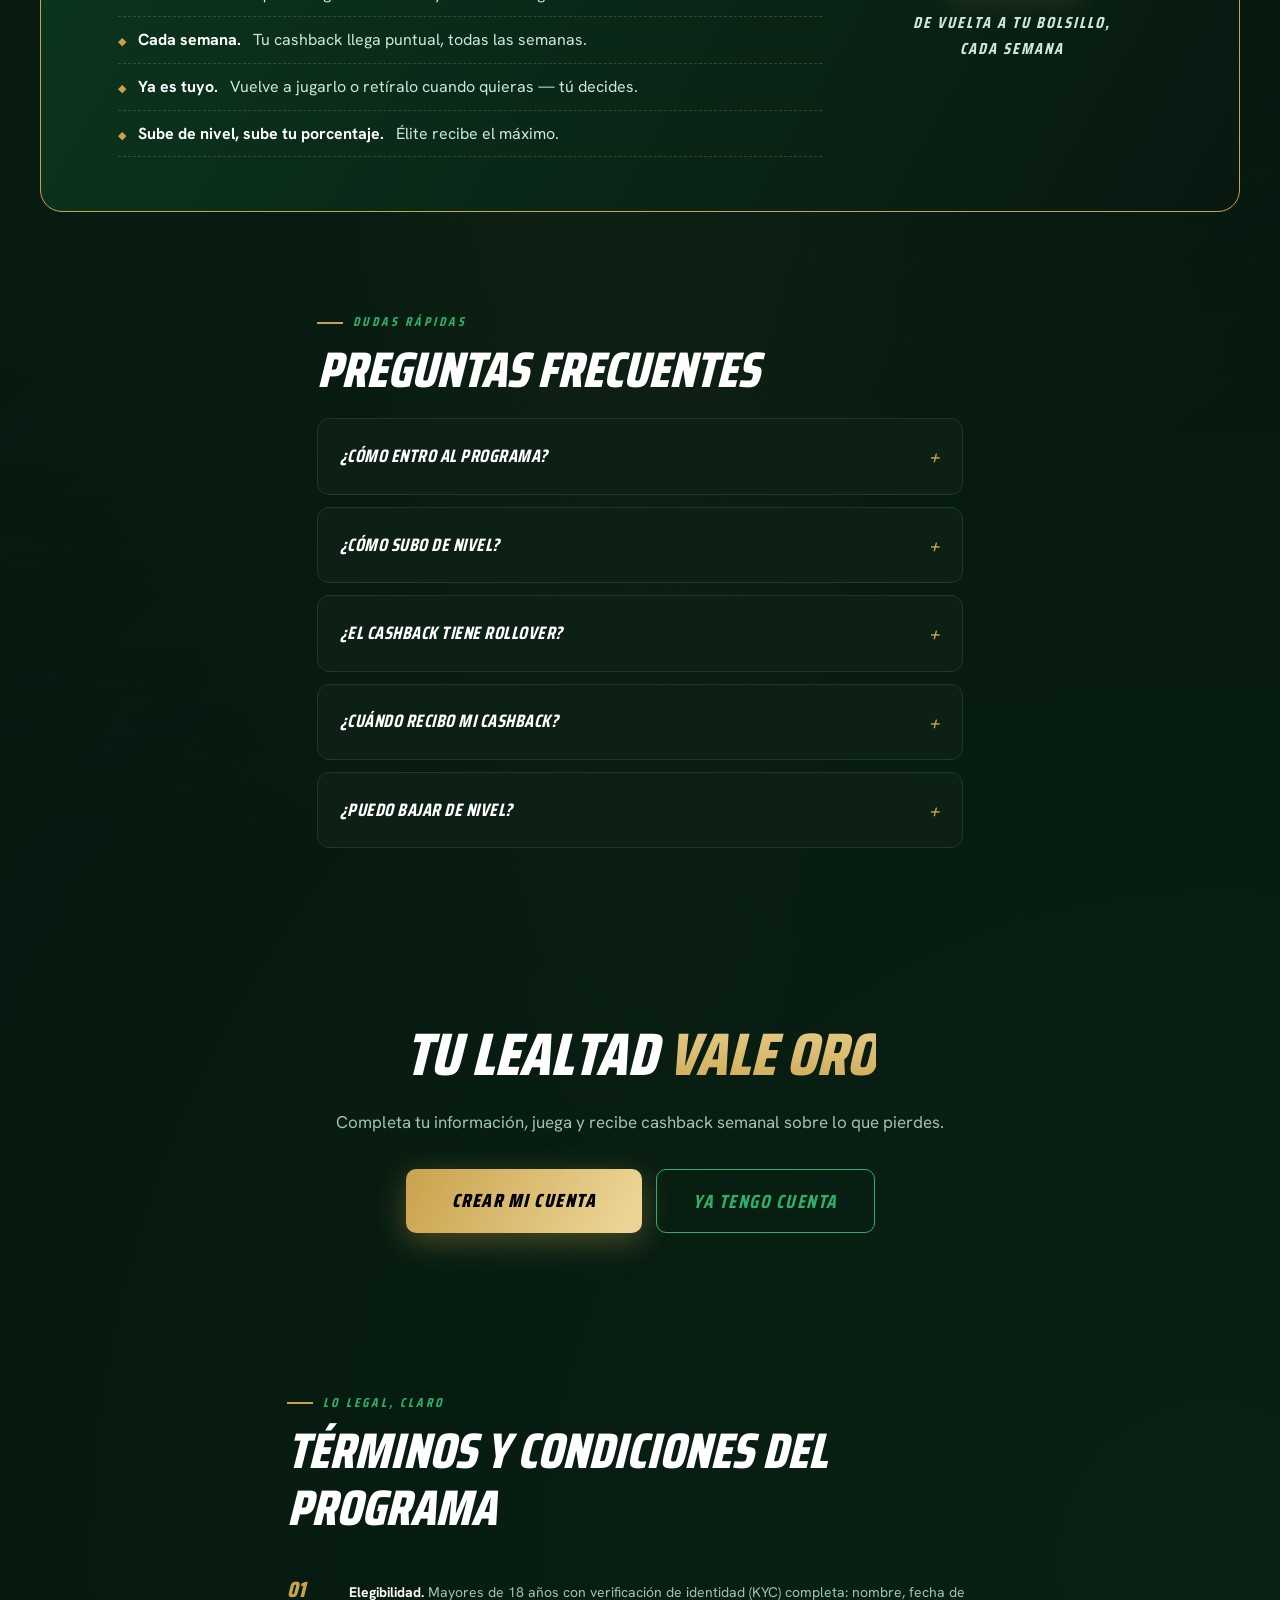
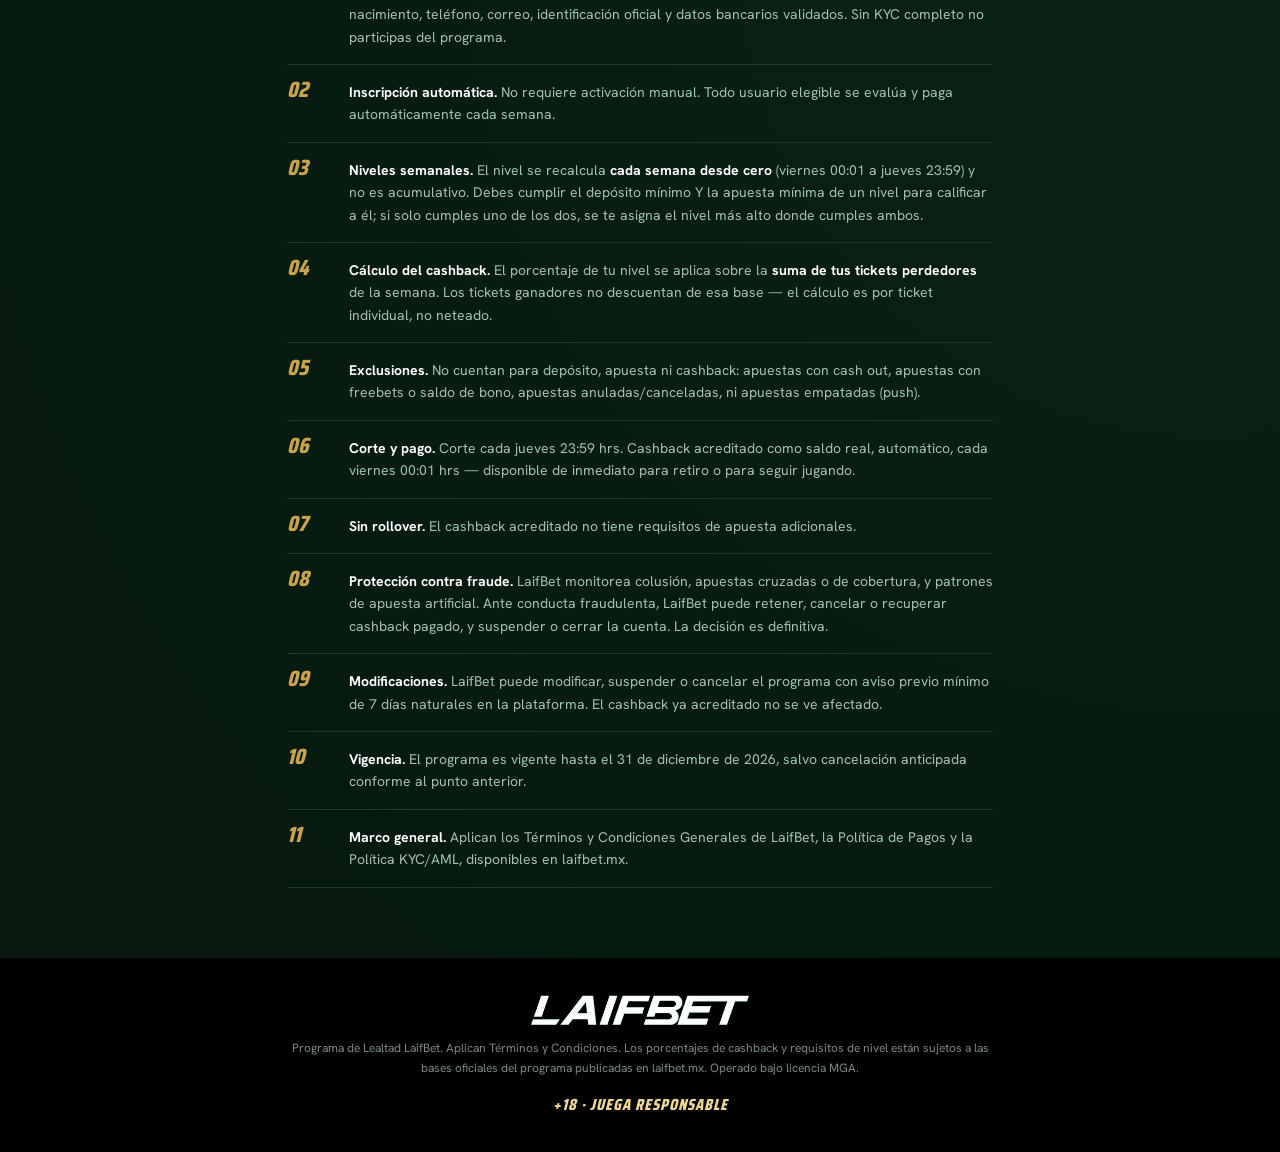
==== commit 55ace8ca: "Remove MC Davo landing page files and update loyalty program HTML with improved meta description and" ====
--- a/loyalty-program.html
+++ b/loyalty-program.html
@@ -1,10 +1,11 @@
+
 <!DOCTYPE html>
 <html lang="es">
 <head>
 <meta charset="UTF-8">
 <meta name="viewport" content="width=device-width, initial-scale=1.0">
 <title>Programa de Lealtad — LaifBet</title>
-<meta name="description" content="Sube de nivel en LaifBet y recibe cashback semanal sin rollover. 7 niveles, de Amateur a Élite. Lo ganas, lo retiras.">
+<meta name="description" content="Sube de nivel en LaifBet y recibe cashback semanal sin rollover. 7 niveles, de Amateur a Élite. Vuelve a jugarlo o retíralo, ya es tuyo.">
 <link rel="preconnect" href="https://fonts.googleapis.com">
 <link rel="preconnect" href="https://fonts.gstatic.com" crossorigin>
 <link href="https://fonts.googleapis.com/css2?family=Saira+Condensed:ital,wght@0,600;0,700;0,800;1,700;1,800&family=Hanken+Grotesk:wght@400;500;600;700;800&display=swap" rel="stylesheet">
@@ -29,13 +30,10 @@
   .draft b{color:#fff}
 
   /* ===== NAV ===== */
-  nav{display:flex;justify-content:space-between;align-items:center;padding:18px 6vw;position:relative;z-index:5;gap:20px}
-  .logo{font-family:'Saira Condensed',sans-serif;font-style:italic;font-weight:800;font-size:28px;letter-spacing:1px;text-decoration:none}
+  nav{display:flex;justify-content:space-between;align-items:center;padding:18px 6vw;position:relative;z-index:5}
+  .logo{font-family:'Saira Condensed',sans-serif;font-style:italic;font-weight:800;font-size:28px;letter-spacing:1px}
   .logo span{color:var(--verde-luz)}
-  .main-nav{display:flex;gap:26px;flex:1;justify-content:center}
-  .main-nav a{font-family:'Saira Condensed',sans-serif;font-style:italic;font-weight:700;text-transform:uppercase;letter-spacing:1px;font-size:15px;color:#cfe6d8;text-decoration:none;padding:6px 0}
-  .main-nav a:hover,.main-nav a.active{color:var(--verde-luz)}
-  .nav-cta{background:var(--verde-luz);color:var(--fondo);font-family:'Saira Condensed',sans-serif;font-style:italic;font-weight:800;text-transform:uppercase;letter-spacing:1px;padding:10px 26px;border-radius:8px;text-decoration:none;font-size:15px;transition:.2s;white-space:nowrap}
+  .nav-cta{background:var(--verde-luz);color:var(--fondo);font-family:'Saira Condensed',sans-serif;font-style:italic;font-weight:800;text-transform:uppercase;letter-spacing:1px;padding:10px 26px;border-radius:8px;text-decoration:none;font-size:15px;transition:.2s}
   .nav-cta:hover{background:var(--oro);color:var(--negro)}
 
   /* ===== HERO ===== */
@@ -59,7 +57,7 @@
   section{padding:70px 6vw;max-width:1200px;margin:0 auto}
   .sec-kicker{font-family:'Saira Condensed',sans-serif;font-style:italic;font-weight:700;color:var(--verde-luz);letter-spacing:3px;text-transform:uppercase;font-size:13px;margin-bottom:8px;display:flex;align-items:center;gap:10px}
   .sec-kicker::before{content:"";width:26px;height:2px;background:var(--oro)}
-  h2{font-family:'Saira Condensed',sans-serif;font-style:italic;font-weight:800;text-transform:uppercase;font-size:clamp(32px,4.5vw,50px);line-height:1;margin-bottom:16px}
+  h2{font-family:'Saira Condensed',sans-serif;font-style:italic;font-weight:800;text-transform:uppercase;font-size:clamp(32px,4.5vw,50px);line-height:1.15;margin-bottom:16px;padding-bottom:4px}
   .sec-sub{color:#9fc4ad;max-width:640px;font-size:17px}
 
   /* ===== PASOS ===== */
@@ -126,8 +124,8 @@
   /* ===== TYC ===== */
   .tyc{max-width:860px}
   .tyc-lista{margin-top:24px;counter-reset:cl;list-style:none}
-  .tyc-lista li{position:relative;padding:16px 0 16px 54px;border-bottom:1px solid var(--borde);font-size:14px;color:#9fc4ad;counter-increment:cl}
-  .tyc-lista li::before{content:counter(cl,decimal-leading-zero);position:absolute;left:0;top:14px;font-family:'Saira Condensed',sans-serif;font-style:italic;font-weight:800;font-size:22px;color:var(--oro)}
+  .tyc-lista li{position:relative;padding:16px 0 16px 62px;border-bottom:1px solid var(--borde);font-size:14px;color:#9fc4ad;counter-increment:cl}
+  .tyc-lista li::before{content:counter(cl,decimal-leading-zero);position:absolute;left:0;top:14px;width:46px;text-align:left;font-family:'Saira Condensed',sans-serif;font-style:italic;font-weight:800;font-size:22px;color:var(--oro);line-height:1}
   .tyc-lista li b{color:#fff}
   .pd{display:inline-block;background:#3a2f10;color:var(--oro-brillo);font-size:11px;font-weight:700;padding:2px 8px;border-radius:4px;margin-left:4px}
 
@@ -155,13 +153,12 @@
 
   /* ===== FOOTER ===== */
   footer{background:var(--negro);padding:34px 6vw;text-align:center}
-  footer .logo{font-size:30px;margin-bottom:10px;display:inline-block}
+  footer .logo{font-size:30px;margin-bottom:10px}
   footer .legal{font-size:12px;color:#7a8a80;max-width:720px;margin:0 auto;line-height:1.7}
   footer .legal b{color:#c9c9c9}
   .rs{margin-top:14px;font-family:'Saira Condensed',sans-serif;font-style:italic;font-weight:800;font-size:16px;color:var(--oro-brillo);letter-spacing:1px}
 
   @media(max-width:900px){
-    .main-nav{display:none}
     .pasos{grid-template-columns:repeat(2,1fr)}
     .escalera{grid-template-columns:repeat(4,1fr)}
     .nivel.h1,.nivel.h2,.nivel.h3,.nivel.h4,.nivel.h5,.nivel.h6{padding-top:24px}
@@ -180,33 +177,28 @@
 <div class="draft">⚠ <b>BORRADOR INTERNO</b> — pendiente: regla exacta de escalación (mínimos vs. rangos), número de licencia y validación legal del disclaimer. Quitar esta barra antes de publicar.</div>
 
 <nav>
-  <a href="index.html" class="logo">LAIF<span>BET</span></a>
-  <div class="main-nav">
-    <a href="index.html">Inicio</a>
-    <a href="loyalty-program.html" class="active">Programa de Lealtad</a>
-    <a href="mcddavo.html">MC Davo</a>
-  </div>
+  <div class="logo"><img src="[data-uri]" alt="LaifBet" style="height:26px;display:block"></div>
   <a class="nav-cta" href="#unete">Únete ahora</a>
 </nav>
 
 <header class="hero">
   <div class="kicker">Programa de Lealtad LaifBet</div>
   <h1>Mientras más juegas,<br><span class="gold">más te regresamos</span></h1>
-  <p class="sub">Sube por <b>7 niveles</b> — de Amateur a Élite — y recibe <b>cashback semanal sin rollover</b>. Lo ganas, lo retiras. Sin letras chiquitas.</p>
+  <p class="sub">Sube por <b>7 niveles</b> — de Amateur a Élite — y recibe cashback semanal <b>sobre lo que pierdes, no sobre lo que depositas</b>. Sin rollover. Vuelve a jugarlo o retíralo, ya es tuyo.</p>
   <div class="ctas">
     <a class="btn-oro" href="#unete">Activar con mi depósito</a>
     <a class="btn-ghost" href="#niveles">Ver los niveles</a>
   </div>
-  <p class="req">Entras al programa con <b>tu primer depósito</b>. Así de simple.</p>
+  <p class="req">Completa tu registro, realiza tu primer depósito y comienza a acumular recompensas.</p>
 </header>
 
 <section>
   <div class="sec-kicker">Cómo funciona</div>
   <h2>Cuatro pasos. Cero trucos.</h2>
   <div class="pasos">
-    <div class="paso"><div class="n">1</div><div class="tt">Deposita</div><div class="dd">Con <b>tu primer depósito</b> quedas dentro del programa automáticamente. No hay inscripción aparte.</div></div>
-    <div class="paso"><div class="n">2</div><div class="tt">Juega</div><div class="dd">Slots, casino en vivo, pesca, crash y deportes. <b>Todo lo que juegas cuenta</b> para tu nivel.</div></div>
-    <div class="paso"><div class="n">3</div><div class="tt">Sube de nivel</div><div class="dd">Tus depósitos y apuestas acumuladas te suben de Amateur hasta <b>Élite</b>. Más nivel, más cashback.</div></div>
+    <div class="paso"><div class="n">1</div><div class="tt">Completa tu perfil</div><div class="dd">Llena tu información y datos bancarios. Es rápido y desbloquea todo el programa.</div></div>
+    <div class="paso"><div class="n">2</div><div class="tt">Juega</div><div class="dd">Slots, pesca, crash y deportes. <b>Todo lo que juegas cuenta</b> para tu nivel.</div></div>
+    <div class="paso"><div class="n">3</div><div class="tt">Sube de nivel</div><div class="dd">Tu depósito y apuesta <b>de esta semana</b> definen tu nivel. Se recalcula cada semana desde cero.</div></div>
     <div class="paso"><div class="n">4</div><div class="tt">Cobra</div><div class="dd">Cada semana recibes tu cashback <b>sin rollover</b>. Lo retiras o lo juegas: tú decides.</div></div>
   </div>
 </section>
@@ -214,7 +206,7 @@
 <section id="niveles" class="niveles-wrap">
   <div class="sec-kicker">Los 7 niveles</div>
   <h2>De Amateur a <span style="background:linear-gradient(180deg,var(--oro-brillo),var(--oro));-webkit-background-clip:text;background-clip:text;color:transparent">Élite</span></h2>
-  <p class="sec-sub">Cada nivel aumenta tu porcentaje de cashback semanal. Tu progreso se calcula con tus depósitos y apuestas acumuladas.</p>
+  <p class="sec-sub">Tu nivel se evalúa cada semana con tu depósito y tu apuesta de esa semana. No es acumulativo: empiezas de cero cada viernes.</p>
 
   <div class="escalera">
     <div class="nivel h1"><div class="ico">🎯</div><div class="nm">Amateur</div><div class="lv">Nivel 1</div><div class="cb">5%<small>cashback semanal</small></div></div>
@@ -227,35 +219,36 @@
   </div>
   <div class="req-tabla">
     <table>
-      <thead><tr><th>Nivel</th><th>Depósito acumulado</th><th>Apuestas acumuladas</th><th>Cashback semanal</th></tr></thead>
+      <thead><tr><th>Nivel</th><th>Depósito semanal mínimo</th><th>Apuesta semanal mínima</th><th>Cashback semanal</th></tr></thead>
       <tbody>
-        <tr><td class="tnm">Amateur</td><td class="num">$100</td><td class="num">$499</td><td class="cbnum">5%</td></tr>
-        <tr><td class="tnm">Semi-Pro</td><td class="num">$500</td><td class="num">$1,499</td><td class="cbnum">7%</td></tr>
-        <tr><td class="tnm">Profesional</td><td class="num">$1,500</td><td class="num">$4,499</td><td class="cbnum">9%</td></tr>
-        <tr><td class="tnm">Crack</td><td class="num">$4,500</td><td class="num">$13,499</td><td class="cbnum">11%</td></tr>
-        <tr><td class="tnm">Campeón</td><td class="num">$13,500</td><td class="num">$39,999</td><td class="cbnum">13%</td></tr>
-        <tr><td class="tnm">Leyenda</td><td class="num">$40,000</td><td class="num">$119,999</td><td class="cbnum">15%</td></tr>
-        <tr><td class="tnm">Élite</td><td class="num">$120,000</td><td class="num">$300,000</td><td class="cbnum">17%</td></tr>
+        <tr><td class="tnm">Amateur</td><td class="num">$100</td><td class="num">$100</td><td class="cbnum">5%</td></tr>
+        <tr><td class="tnm">Semi-Pro</td><td class="num">$500</td><td class="num">$1,000</td><td class="cbnum">7%</td></tr>
+        <tr><td class="tnm">Profesional</td><td class="num">$2,500</td><td class="num">$5,000</td><td class="cbnum">9%</td></tr>
+        <tr><td class="tnm">Crack</td><td class="num">$5,000</td><td class="num">$10,000</td><td class="cbnum">11%</td></tr>
+        <tr><td class="tnm">Campeón</td><td class="num">$15,000</td><td class="num">$30,000</td><td class="cbnum">13%</td></tr>
+        <tr><td class="tnm">Leyenda</td><td class="num">$40,000</td><td class="num">$80,000</td><td class="cbnum">15%</td></tr>
+        <tr><td class="tnm">Élite</td><td class="num">$80,000</td><td class="num">$100,000</td><td class="cbnum">17%</td></tr>
       </tbody>
     </table>
-    <p class="tabla-nota">Montos en pesos mexicanos (MXN). Se requiere al menos 1 depósito para participar. Aplican Términos y Condiciones del programa.</p>
+    <p class="tabla-nota">Montos en pesos mexicanos (MXN), evaluados cada semana (viernes 00:01 a jueves 23:59). Requiere tu información completa y datos bancarios validados. Debes cumplir el mínimo de depósito Y de apuesta del nivel para calificar a él. Aplican Términos y Condiciones del programa.</p>
   </div>
 </section>
 
 <section class="calc-sec" id="calculadora">
   <div class="sec-kicker">Calcúlalo tú mismo</div>
   <h2>¿Cuánto te <span style="background:linear-gradient(180deg,var(--oro-brillo),var(--oro));-webkit-background-clip:text;background-clip:text;color:transparent">regresamos</span>?</h2>
+  <p class="sec-sub">El cashback se paga sobre <b>lo que pierdes apostando, no sobre lo que depositas.</b> Ingresa tus pérdidas de la semana para ver una estimación.</p>
   <div class="calc">
     <div class="calc-in">
-      <label for="dep">¿Cuánto has depositado en total? (MXN)</label>
+      <label for="perd">Cuánto perdiste esta semana (MXN)</label>
       <div class="calc-row">
         <span class="peso">$</span>
-        <input type="number" id="dep" min="0" placeholder="1,500" inputmode="numeric">
+        <input type="number" id="perd" min="0" placeholder="600" inputmode="numeric">
         <button class="btn-oro calc-btn" onclick="calc()">Calcular</button>
       </div>
     </div>
     <div class="calc-out" id="out" style="display:none">
-      <div class="co-nivel">Tu nivel: <b id="oNivel">—</b></div>
+      <div class="co-nivel">Tu nivel esta semana: <b id="oNivel">—</b></div>
       <div class="co-pct" id="oPct">—</div>
       <div class="co-lbl">estimado de cashback semanal</div>
       <div class="co-ej" id="oEj"></div>
@@ -268,9 +261,10 @@
     <div class="sec-kicker">La diferencia LaifBet</div>
     <h2>Cashback semanal <span class="gold">sin condiciones</span></h2>
     <ul>
+      <li><b>Se calcula sobre lo que pierdes,</b> no sobre lo que depositas.</li>
       <li><b>Sin rollover.</b> Lo que te regresamos es tuyo desde el segundo uno.</li>
       <li><b>Cada semana.</b> Tu cashback llega puntual, todas las semanas.</li>
-      <li><b>Lo ganas, lo retiras.</b> O lo juegas. Nadie te obliga a nada.</li>
+      <li><b>Ya es tuyo.</b> Vuelve a jugarlo o retíralo cuando quieras — tú decides.</li>
       <li><b>Sube de nivel, sube tu porcentaje.</b> Élite recibe el máximo.</li>
     </ul>
   </div>
@@ -283,16 +277,16 @@
 <section class="faq">
   <div class="sec-kicker">Dudas rápidas</div>
   <h2>Preguntas frecuentes</h2>
-  <details><summary>¿Cómo entro al programa?</summary><p>Con <b>tu primer depósito</b> quedas inscrito automáticamente. No hay formularios ni códigos.</p></details>
-  <details><summary>¿Cómo subo de nivel?</summary><p>Acumulando <b>depósitos y apuestas</b>. El sistema calcula tu progreso y te sube de nivel automáticamente.</p></details>
+  <details><summary>¿Cómo entro al programa?</summary><p>Completa tu registro, realiza un depósito con dinero real y comienza a jugar. Una vez que cumplas los requisitos, empezarás a acumular puntos y avanzar de nivel automáticamente.</p></details>
+  <details><summary>¿Cómo subo de nivel?</summary><p>Con tu <b>depósito y apuesta de esa semana</b>. Debes cumplir ambos mínimos del nivel. El sistema lo calcula automáticamente en cada corte.</p></details>
   <details><summary>¿El cashback tiene rollover?</summary><p><b>No.</b> El cashback semanal de LaifBet no tiene requisitos de apuesta. Puedes retirarlo directamente.</p></details>
-  <details><summary>¿Cuándo recibo mi cashback?</summary><p>Se acredita <b>cada semana</b> en tu cuenta, según el nivel que tengas en ese momento.</p></details>
-  <details><summary>¿Puedo bajar de nivel?</summary><p>Tu nivel refleja tu actividad. Consulta los Términos y Condiciones del programa para las reglas completas de permanencia.</p></details>
+  <details><summary>¿Cuándo recibo mi cashback?</summary><p>Se acredita <b>cada viernes 00:01 hrs</b>, con base en tu nivel de la semana que acaba de cerrar (corte jueves 23:59 hrs).</p></details>
+  <details><summary>¿Puedo bajar de nivel?</summary><p>Sí. Tu nivel <b>se recalcula cada semana desde cero</b> — no es permanente ni acumulativo. Depende solo de tu actividad de esa semana.</p></details>
 </section>
 
 <section class="final" id="unete">
   <h2>Tu lealtad <span class="gold">vale oro</span></h2>
-  <p class="sec-sub" style="margin:14px auto 0">Deposita hoy, entra al programa y empieza a recibir cashback semanal.</p>
+  <p class="sec-sub" style="margin:14px auto 0">Completa tu información, juega y recibe cashback semanal sobre lo que pierdes.</p>
   <div class="ctas" style="margin-top:32px;display:flex;justify-content:center;gap:14px;flex-wrap:wrap">
     <a class="btn-oro" href="https://laifbet.mx">Crear mi cuenta</a>
     <a class="btn-ghost" href="https://laifbet.mx">Ya tengo cuenta</a>
@@ -303,46 +297,49 @@
   <div class="sec-kicker">Lo legal, claro</div>
   <h2>Términos y Condiciones del programa</h2>
   <ol class="tyc-lista">
-    <li><b>Elegibilidad.</b> Programa exclusivo para usuarios registrados en LaifBet, mayores de 18 años, con cuenta verificada y residencia en México.</li>
-    <li><b>Inscripción.</b> La participación se activa automáticamente al realizar <b>al menos un (1) depósito</b>. No requiere registro adicional.</li>
-    <li><b>Niveles.</b> El programa consta de 7 niveles (Amateur, Semi-Pro, Profesional, Crack, Campeón, Leyenda y Élite). El nivel se determina según el depósito acumulado y las apuestas acumuladas del usuario, conforme a la tabla publicada en esta página. Montos en pesos mexicanos (MXN). <span class="pd">[POR DEFINIR: regla exacta de escalación y descenso — validar en OCMS]</span></li>
-    <li><b>Cashback semanal.</b> El cashback se calcula sobre las <b>pérdidas netas</b> del periodo semanal, según el porcentaje correspondiente al nivel del usuario al momento del corte. <span class="pd">[POR DEFINIR: día de corte y día de pago]</span></li>
-    <li><b>Sin rollover.</b> El cashback acreditado no tiene requisitos de apuesta y puede retirarse conforme a la Política de Pagos y Retiros de LaifBet.</li>
-    <li><b>Una cuenta por persona.</b> Cuentas múltiples, duplicadas o con actividad fraudulenta serán excluidas del programa y podrán perder los beneficios acumulados.</li>
-    <li><b>Juego limpio.</b> LaifBet se reserva el derecho de revisar la actividad de cualquier cuenta y de suspender beneficios ante indicios de abuso, colusión o incumplimiento de los Términos y Condiciones Generales.</li>
-    <li><b>Modificaciones.</b> LaifBet podrá modificar o cancelar el programa notificando a los usuarios a través de sus canales oficiales con anticipación razonable.</li>
+    <li><b>Elegibilidad.</b> Mayores de 18 años con verificación de identidad (KYC) completa: nombre, fecha de nacimiento, teléfono, correo, identificación oficial y datos bancarios validados. Sin KYC completo no participas del programa.</li>
+    <li><b>Inscripción automática.</b> No requiere activación manual. Todo usuario elegible se evalúa y paga automáticamente cada semana.</li>
+    <li><b>Niveles semanales.</b> El nivel se recalcula <b>cada semana desde cero</b> (viernes 00:01 a jueves 23:59) y no es acumulativo. Debes cumplir el depósito mínimo Y la apuesta mínima de un nivel para calificar a él; si solo cumples uno de los dos, se te asigna el nivel más alto donde cumples ambos.</li>
+    <li><b>Cálculo del cashback.</b> El porcentaje de tu nivel se aplica sobre la <b>suma de tus tickets perdedores</b> de la semana. Los tickets ganadores no descuentan de esa base — el cálculo es por ticket individual, no neteado.</li>
+    <li><b>Exclusiones.</b> No cuentan para depósito, apuesta ni cashback: apuestas con cash out, apuestas con freebets o saldo de bono, apuestas anuladas/canceladas, ni apuestas empatadas (push).</li>
+    <li><b>Corte y pago.</b> Corte cada jueves 23:59 hrs. Cashback acreditado como saldo real, automático, cada viernes 00:01 hrs — disponible de inmediato para retiro o para seguir jugando.</li>
+    <li><b>Sin rollover.</b> El cashback acreditado no tiene requisitos de apuesta adicionales.</li>
+    <li><b>Protección contra fraude.</b> LaifBet monitorea colusión, apuestas cruzadas o de cobertura, y patrones de apuesta artificial. Ante conducta fraudulenta, LaifBet puede retener, cancelar o recuperar cashback pagado, y suspender o cerrar la cuenta. La decisión es definitiva.</li>
+    <li><b>Modificaciones.</b> LaifBet puede modificar, suspender o cancelar el programa con aviso previo mínimo de 7 días naturales en la plataforma. El cashback ya acreditado no se ve afectado.</li>
+    <li><b>Vigencia.</b> El programa es vigente hasta el 31 de diciembre de 2026, salvo cancelación anticipada conforme al punto anterior.</li>
     <li><b>Marco general.</b> Aplican los Términos y Condiciones Generales de LaifBet, la Política de Pagos y la Política KYC/AML, disponibles en laifbet.mx.</li>
   </ol>
 </section>
 
 <footer>
-  <a href="index.html" class="logo">LAIF<span>BET</span></a>
+  <div class="logo"><img src="[data-uri]" alt="LaifBet" style="height:36px;display:block;margin:0 auto"></div>
   <p class="legal">Programa de Lealtad LaifBet. Aplican Términos y Condiciones. Los porcentajes de cashback y requisitos de nivel están sujetos a las bases oficiales del programa publicadas en laifbet.mx. Operado bajo licencia MGA.</p>
   <div class="rs">+18 · JUEGA RESPONSABLE</div>
 </footer>
 
 <script>
   const NIVELES=[
-    {nm:'Amateur',min:100,pct:5},{nm:'Semi-Pro',min:500,pct:7},{nm:'Profesional',min:1500,pct:9},
-    {nm:'Crack',min:4500,pct:11},{nm:'Campeón',min:13500,pct:13},{nm:'Leyenda',min:40000,pct:15},
-    {nm:'Élite',min:120000,pct:17}
+    {nm:'Amateur',minApu:100,pct:5},{nm:'Semi-Pro',minApu:1000,pct:7},
+    {nm:'Profesional',minApu:5000,pct:9},{nm:'Crack',minApu:10000,pct:11},
+    {nm:'Campeón',minApu:30000,pct:13},{nm:'Leyenda',minApu:80000,pct:15},
+    {nm:'Élite',minApu:100000,pct:17}
   ];
   function calc(){
-    const dep=parseFloat(document.getElementById('dep').value)||0;
+    const perd=parseFloat(document.getElementById('perd').value)||0;
     const out=document.getElementById('out');out.style.display='block';
-    let n=null;for(const x of NIVELES){if(dep>=x.min)n=x}
+    let n=null;for(const x of NIVELES){if(perd>=x.minApu)n=x}
     if(!n){
       document.getElementById('oNivel').textContent='Aún sin nivel';
       document.getElementById('oPct').textContent='—';
-      document.getElementById('oEj').innerHTML='Con tu primer depósito de <b>$100</b> entras como Amateur.';
+      document.getElementById('oEj').innerHTML='Necesitas al menos <b>$100</b> en apuestas perdedoras esta semana para calificar a Amateur (además de tu depósito mínimo).';
       return;
     }
-    const ret=(dep*n.pct/100).toLocaleString('es-MX',{maximumFractionDigits:0});
+    const ret=(perd*n.pct/100).toLocaleString('es-MX',{maximumFractionDigits:0});
     document.getElementById('oNivel').textContent=n.nm;
     document.getElementById('oPct').textContent='$'+ret;
-    document.getElementById('oEj').innerHTML='Con <b>$'+dep.toLocaleString('es-MX')+'</b>, podrías recibir hasta <b>$'+ret+'</b> de cashback. Calculado sobre pérdidas netas semanales, sin rollover.';
+    document.getElementById('oEj').innerHTML='Nivel '+n.nm+' ('+n.pct+'%) — se calcula sobre <b>lo que pierdes</b>, no sobre tu depósito. Estimado; también debes cumplir el depósito mínimo del nivel esa semana.';
   }
-  document.getElementById('dep').addEventListener('keydown',e=>{if(e.key==='Enter')calc()});
+  document.getElementById('perd').addEventListener('keydown',e=>{if(e.key==='Enter')calc()});
 </script>
 </body>
 </html>
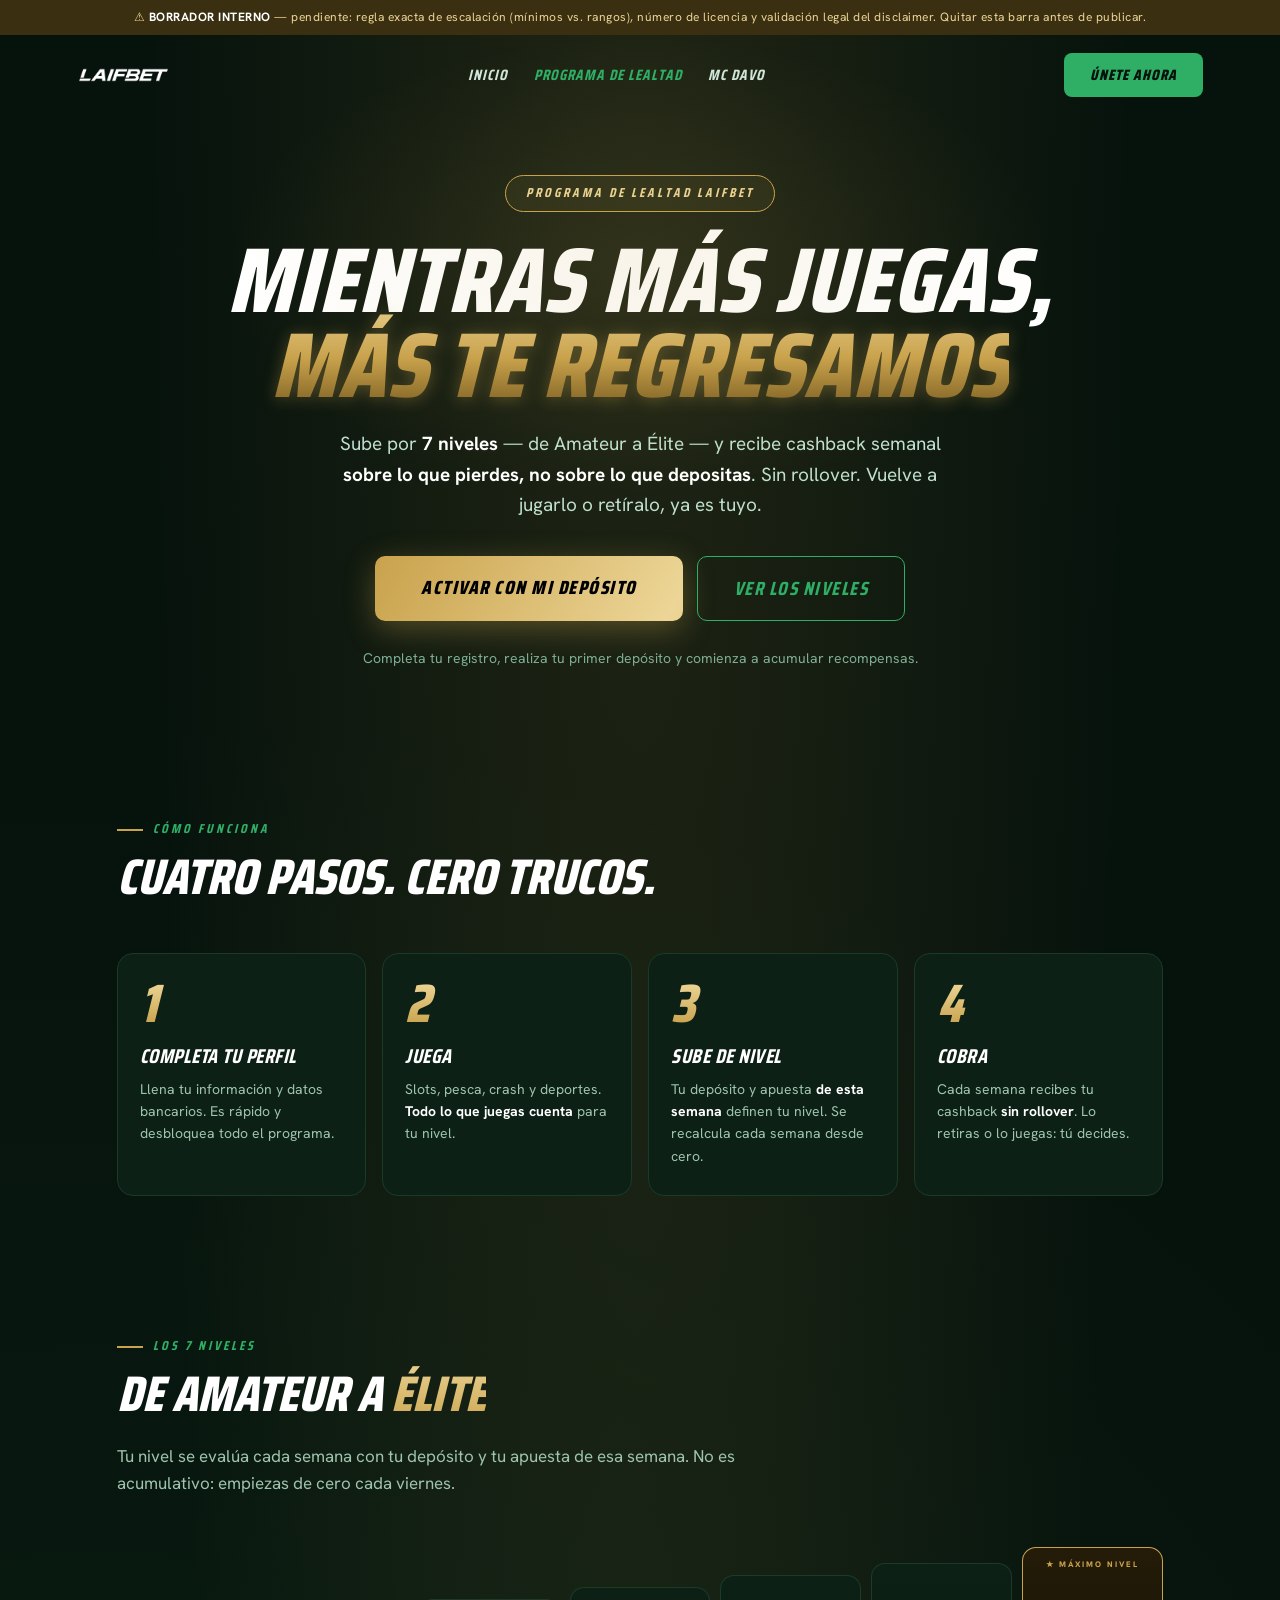
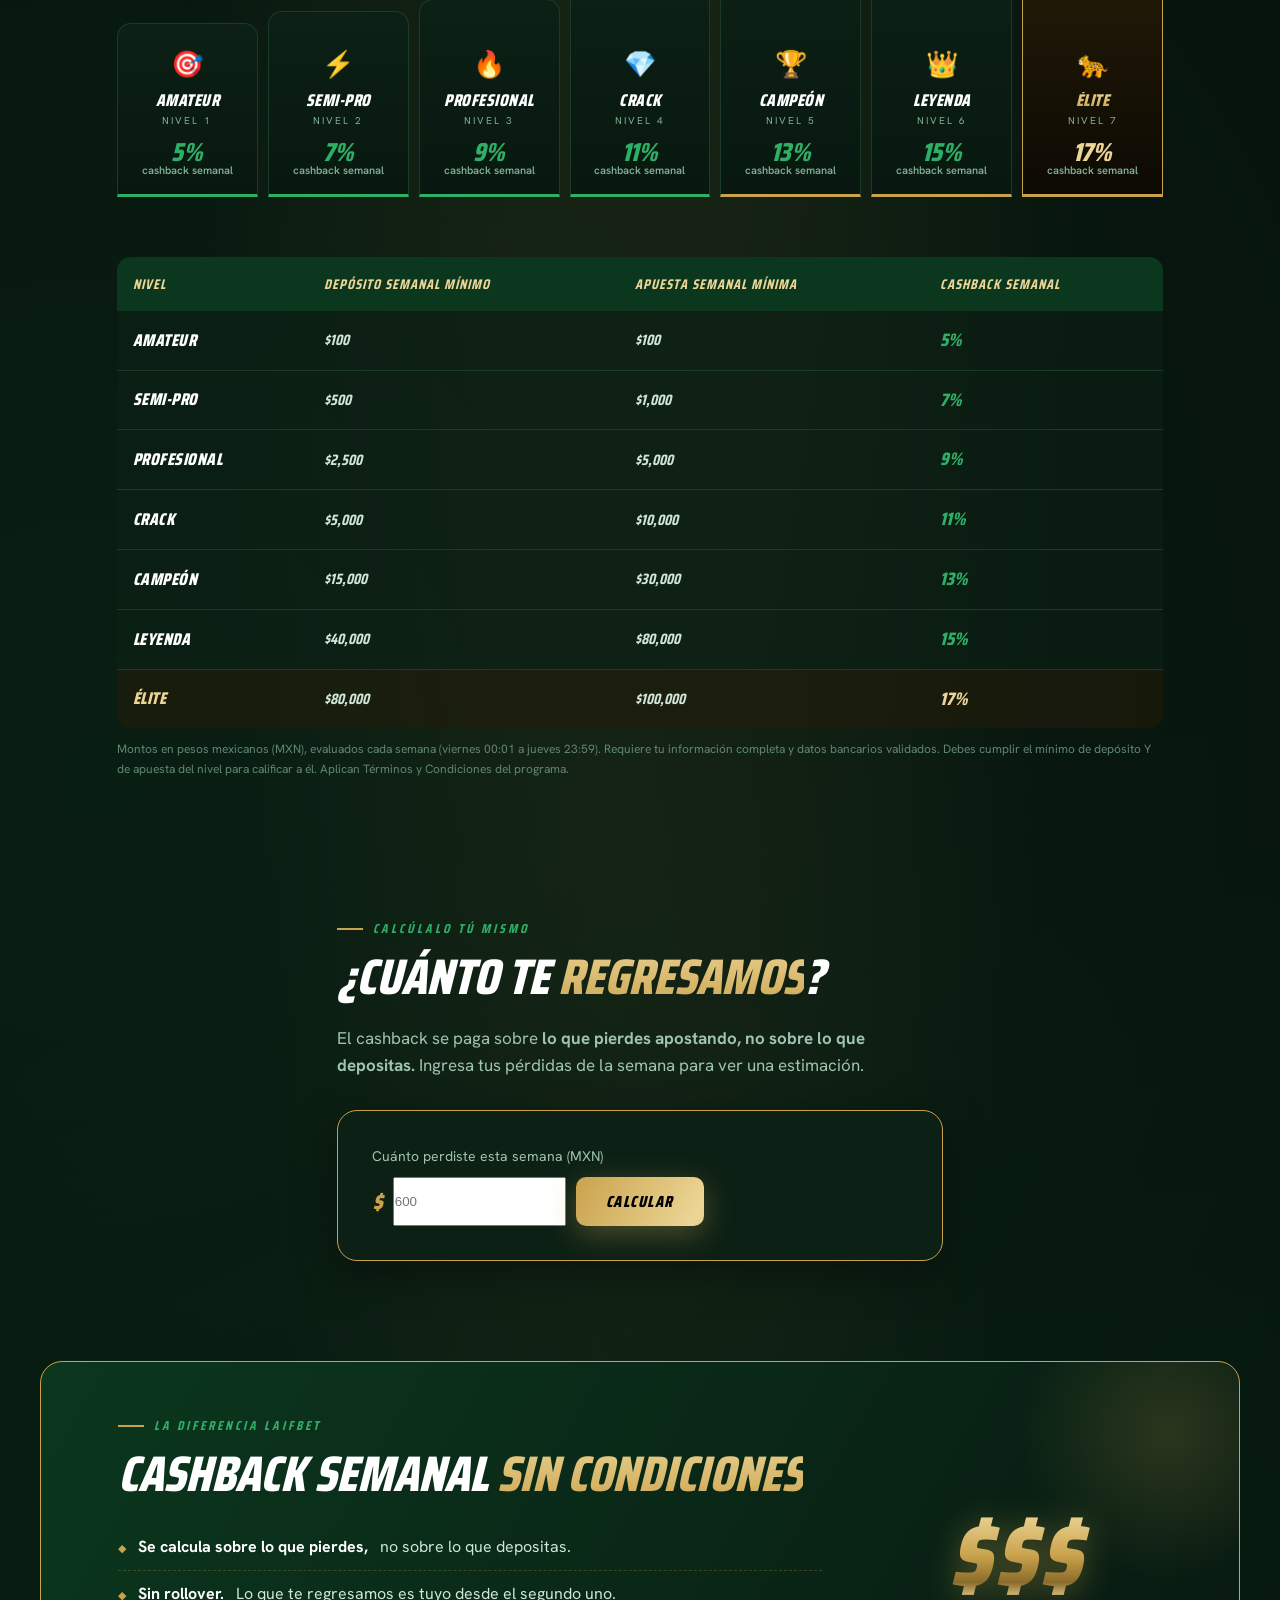
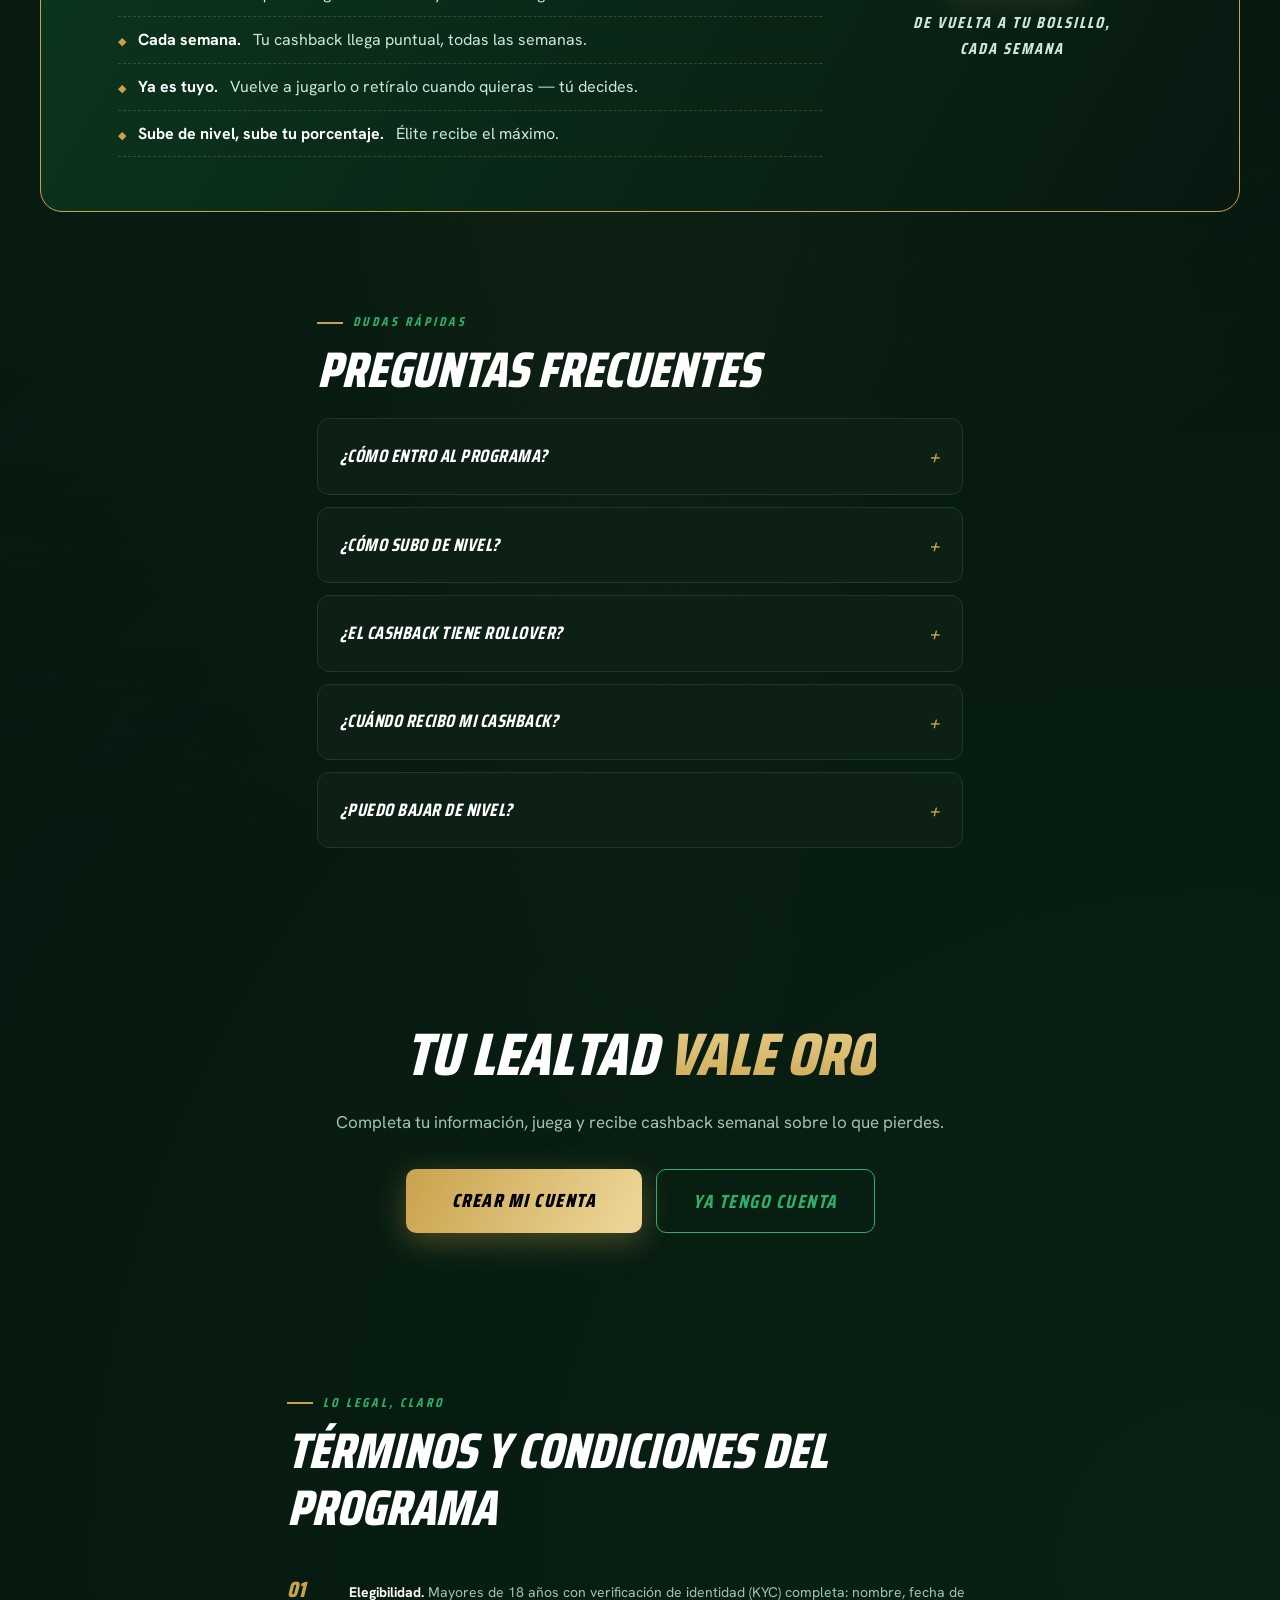
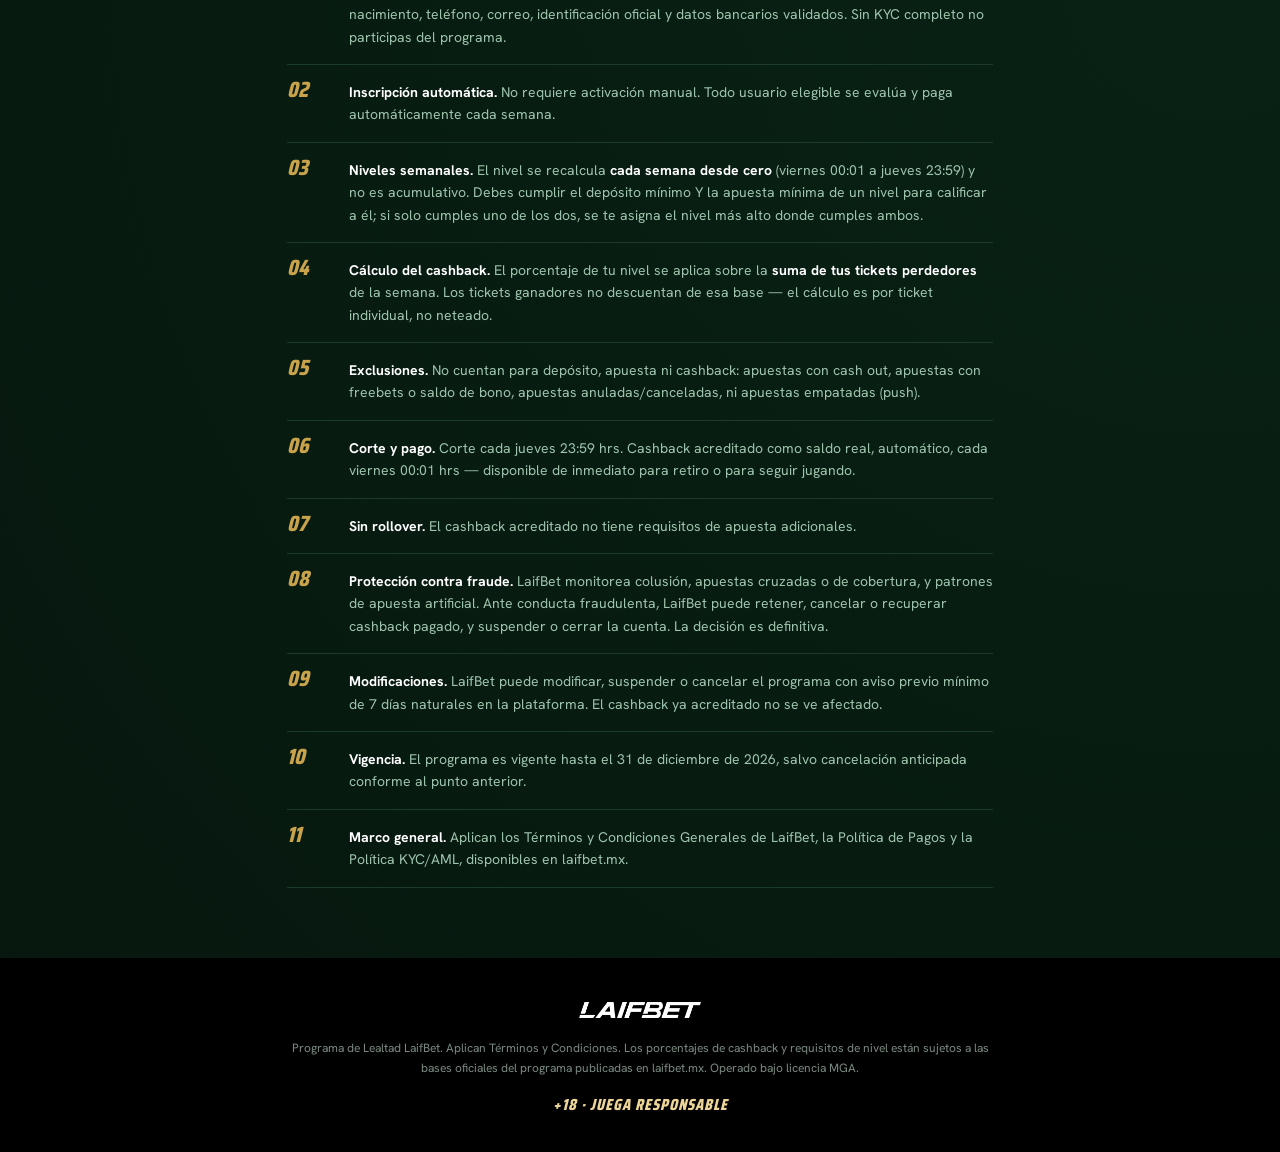
==== commit 7c889547: "Refactor styles by moving CSS from HTML files to separate stylesheets for index, loyalty program, an" ====
--- a/loyalty-program.html
+++ b/loyalty-program.html
@@ -9,175 +9,18 @@
 <link rel="preconnect" href="https://fonts.googleapis.com">
 <link rel="preconnect" href="https://fonts.gstatic.com" crossorigin>
 <link href="https://fonts.googleapis.com/css2?family=Saira+Condensed:ital,wght@0,600;0,700;0,800;1,700;1,800&family=Hanken+Grotesk:wght@400;500;600;700;800&display=swap" rel="stylesheet">
-<style>
-  :root{
-    --verde:#0F502B; --verde-osc:#0B371E; --negro:#000; --gris:#D9D9D9; --blanco:#fff;
-    --verde-luz:#2FAE66; --oro:#C9A24C; --oro-brillo:#ECD596;
-    --fondo:#06120C; --panel:#0C2015; --borde:#1B3A28;
-  }
-  *{box-sizing:border-box;margin:0;padding:0}
-  html{scroll-behavior:smooth}
-  body{font-family:'Hanken Grotesk',sans-serif;background:var(--fondo);color:#fff;line-height:1.6;overflow-x:hidden;
-    background-image:
-      radial-gradient(ellipse at 50% -10%, rgba(201,162,76,.14), transparent 55%),
-      radial-gradient(circle at 8% 40%, rgba(47,174,102,.08), transparent 45%),
-      radial-gradient(circle at 95% 80%, rgba(15,80,43,.25), transparent 50%);}
-
-  .sr{font-family:'Saira Condensed',sans-serif;font-style:italic}
-
-  /* ===== DRAFT BANNER (quitar antes de publicar) ===== */
-  .draft{background:#3a2f10;color:var(--oro-brillo);font-size:12px;text-align:center;padding:8px 16px;letter-spacing:.5px}
-  .draft b{color:#fff}
-
-  /* ===== NAV ===== */
-  nav{display:flex;justify-content:space-between;align-items:center;padding:18px 6vw;position:relative;z-index:5}
-  .logo{font-family:'Saira Condensed',sans-serif;font-style:italic;font-weight:800;font-size:28px;letter-spacing:1px}
-  .logo span{color:var(--verde-luz)}
-  .nav-cta{background:var(--verde-luz);color:var(--fondo);font-family:'Saira Condensed',sans-serif;font-style:italic;font-weight:800;text-transform:uppercase;letter-spacing:1px;padding:10px 26px;border-radius:8px;text-decoration:none;font-size:15px;transition:.2s}
-  .nav-cta:hover{background:var(--oro);color:var(--negro)}
-
-  /* ===== HERO ===== */
-  .hero{text-align:center;padding:60px 6vw 80px;position:relative}
-  .hero::before{content:"";position:absolute;top:-100px;left:50%;transform:translateX(-50%);width:900px;height:500px;
-    background:radial-gradient(ellipse, rgba(201,162,76,.12) 0%, transparent 65%);pointer-events:none}
-  .hero .kicker{display:inline-block;border:1px solid var(--oro);color:var(--oro-brillo);font-family:'Saira Condensed',sans-serif;font-style:italic;font-weight:700;letter-spacing:3px;text-transform:uppercase;font-size:13px;padding:7px 20px;border-radius:30px;margin-bottom:26px;background:rgba(201,162,76,.07)}
-  .hero h1{font-family:'Saira Condensed',sans-serif;font-style:italic;font-weight:800;text-transform:uppercase;font-size:clamp(46px,8vw,92px);line-height:.92;letter-spacing:1px}
-  .hero h1 .gold{background:linear-gradient(180deg,var(--oro-brillo) 0%,var(--oro) 45%,#8a6b2a 75%,var(--oro-brillo) 100%);-webkit-background-clip:text;background-clip:text;color:transparent;filter:drop-shadow(0 2px 8px rgba(201,162,76,.35))}
-  .hero .sub{max-width:640px;margin:22px auto 0;font-size:19px;color:#bfe0cc}
-  .hero .sub b{color:#fff}
-  .hero .ctas{margin-top:36px;display:flex;gap:14px;justify-content:center;flex-wrap:wrap}
-  .btn-oro{background:linear-gradient(120deg,var(--oro) 0%,var(--oro-brillo) 50%,var(--oro) 100%);background-size:200%;color:var(--negro);font-family:'Saira Condensed',sans-serif;font-style:italic;font-weight:800;text-transform:uppercase;letter-spacing:1.5px;font-size:19px;padding:16px 46px;border-radius:10px;text-decoration:none;box-shadow:0 8px 30px rgba(201,162,76,.35);transition:.3s}
-  .btn-oro:hover{background-position:100%;transform:translateY(-2px)}
-  .btn-ghost{border:1px solid var(--verde-luz);color:var(--verde-luz);font-family:'Saira Condensed',sans-serif;font-style:italic;font-weight:700;text-transform:uppercase;letter-spacing:1.5px;font-size:19px;padding:16px 36px;border-radius:10px;text-decoration:none;transition:.2s}
-  .btn-ghost:hover{background:rgba(47,174,102,.12)}
-  .hero .req{margin-top:26px;font-size:14px;color:#7fae93}
-  .hero .req b{color:var(--oro-brillo)}
-
-  /* ===== SECCIONES ===== */
-  section{padding:70px 6vw;max-width:1200px;margin:0 auto}
-  .sec-kicker{font-family:'Saira Condensed',sans-serif;font-style:italic;font-weight:700;color:var(--verde-luz);letter-spacing:3px;text-transform:uppercase;font-size:13px;margin-bottom:8px;display:flex;align-items:center;gap:10px}
-  .sec-kicker::before{content:"";width:26px;height:2px;background:var(--oro)}
-  h2{font-family:'Saira Condensed',sans-serif;font-style:italic;font-weight:800;text-transform:uppercase;font-size:clamp(32px,4.5vw,50px);line-height:1.15;margin-bottom:16px;padding-bottom:4px}
-  .sec-sub{color:#9fc4ad;max-width:640px;font-size:17px}
-
-  /* ===== PASOS ===== */
-  .pasos{display:grid;grid-template-columns:repeat(4,1fr);gap:16px;margin-top:44px}
-  .paso{background:var(--panel);border:1px solid var(--borde);border-radius:16px;padding:28px 22px;position:relative;transition:.25s}
-  .paso:hover{border-color:var(--oro);transform:translateY(-4px)}
-  .paso .n{font-family:'Saira Condensed',sans-serif;font-style:italic;font-weight:800;font-size:54px;line-height:.8;background:linear-gradient(180deg,var(--oro-brillo),var(--oro));-webkit-background-clip:text;background-clip:text;color:transparent}
-  .paso .tt{font-family:'Saira Condensed',sans-serif;font-style:italic;font-weight:700;text-transform:uppercase;font-size:20px;margin:14px 0 6px;letter-spacing:.5px}
-  .paso .dd{font-size:14px;color:#9fc4ad}
-  .paso .dd b{color:#fff}
-  /* ===== NIVELES ===== */
-  .niveles-wrap{padding-top:70px}
-  .escalera{display:grid;grid-template-columns:repeat(7,1fr);gap:10px;align-items:end;margin-top:50px}
-  .nivel{border-radius:14px 14px 0 0;padding:20px 12px 18px;text-align:center;position:relative;border:1px solid var(--borde);border-bottom:3px solid var(--verde-luz);background:linear-gradient(180deg,var(--panel),#081810);transition:.25s;cursor:pointer}
-  .nivel:hover{transform:translateY(-6px)}
-  .nivel .ico{font-size:26px;margin-bottom:6px}
-  .nivel .nm{font-family:'Saira Condensed',sans-serif;font-style:italic;font-weight:800;text-transform:uppercase;font-size:17px;letter-spacing:.5px;line-height:1}
-  .nivel .lv{font-size:10px;color:#7fae93;text-transform:uppercase;letter-spacing:2px;margin-top:4px}
-  .nivel .cb{font-family:'Saira Condensed',sans-serif;font-style:italic;font-weight:800;font-size:26px;color:var(--verde-luz);margin-top:10px;line-height:1}
-  .nivel .cb small{font-size:11px;display:block;font-weight:600;color:#7fae93;font-style:normal;font-family:'Hanken Grotesk',sans-serif;letter-spacing:0}
-  /* alturas de escalera */
-  .nivel.h1{padding-top:20px}.nivel.h2{padding-top:32px}.nivel.h3{padding-top:44px}.nivel.h4{padding-top:56px}.nivel.h5{padding-top:68px}.nivel.h6{padding-top:80px}
-  .nivel.h7{padding-top:96px;border-color:var(--oro);border-bottom-color:var(--oro);background:linear-gradient(180deg,#241c08,#0d0a03)}
-  .nivel.h7 .nm{background:linear-gradient(180deg,var(--oro-brillo),var(--oro));-webkit-background-clip:text;background-clip:text;color:transparent}
-  .nivel.h7 .cb{color:var(--oro-brillo)}
-  .nivel.h6,.nivel.h5{border-bottom-color:var(--oro)}
-  .nivel.h7::before{content:"★ MÁXIMO NIVEL";position:absolute;top:10px;left:50%;transform:translateX(-50%);font-size:8px;letter-spacing:2px;color:var(--oro);font-weight:800;white-space:nowrap}
-
-  /* ===== TABLA DE REQUISITOS ===== */
-  .req-tabla{margin-top:60px;overflow-x:auto}
-  table{width:100%;border-collapse:collapse;min-width:720px;border-radius:14px;overflow:hidden}
-  thead th{background:var(--verde-osc);font-family:'Saira Condensed',sans-serif;font-style:italic;font-weight:700;text-transform:uppercase;letter-spacing:1px;font-size:14px;padding:16px;text-align:left;color:var(--oro-brillo)}
-  tbody td{padding:15px 16px;border-bottom:1px solid var(--borde);font-size:15px;background:rgba(12,32,21,.6)}
-  tbody tr:last-child td{border-bottom:none;background:rgba(36,28,8,.55)}
-  tbody tr:last-child .tnm{color:var(--oro-brillo)}
-  .tnm{font-family:'Saira Condensed',sans-serif;font-style:italic;font-weight:800;text-transform:uppercase;font-size:17px;letter-spacing:.5px}
-  td.num{font-family:'Saira Condensed',sans-serif;font-style:italic;font-weight:700;color:#cfe6d8}
-  td.cbnum{font-family:'Saira Condensed',sans-serif;font-style:italic;font-weight:800;color:var(--verde-luz);font-size:18px}
-  tbody tr:last-child td.cbnum{color:var(--oro-brillo)}
-  .tabla-nota{font-size:12px;color:#5f8770;margin-top:12px}
-
-  /* ===== CASHBACK ===== */
-  .cash{background:linear-gradient(120deg,var(--verde-osc),#081810);border:1px solid var(--oro);border-radius:22px;padding:54px 6vw;max-width:1200px;margin:30px auto;display:flex;gap:40px;align-items:center;flex-wrap:wrap;position:relative;overflow:hidden}
-  .cash::after{content:"";position:absolute;right:-80px;top:-80px;width:300px;height:300px;border-radius:50%;background:radial-gradient(circle,rgba(201,162,76,.18),transparent 70%)}
-  .cash .tx{flex:1;min-width:280px;position:relative;z-index:2}
-  .cash h2 .gold{background:linear-gradient(180deg,var(--oro-brillo),var(--oro));-webkit-background-clip:text;background-clip:text;color:transparent}
-  .cash ul{list-style:none;margin-top:18px}
-  .cash li{padding:10px 0;border-bottom:1px dashed rgba(201,162,76,.25);font-size:16px;color:#cfe6d8;display:flex;gap:12px;align-items:baseline}
-  .cash li::before{content:"◆";color:var(--oro);font-size:11px}
-  .cash li b{color:#fff}
-  .cash .big{flex:0 0 300px;text-align:center;position:relative;z-index:2}
-  .cash .big .pct{font-family:'Saira Condensed',sans-serif;font-style:italic;font-weight:800;font-size:110px;line-height:.8;background:linear-gradient(180deg,var(--oro-brillo) 0%,var(--oro) 50%,#8a6b2a 80%,var(--oro-brillo) 100%);-webkit-background-clip:text;background-clip:text;color:transparent;filter:drop-shadow(0 4px 16px rgba(201,162,76,.4))}
-  .cash .big .lbl{font-family:'Saira Condensed',sans-serif;font-style:italic;font-weight:700;text-transform:uppercase;letter-spacing:2px;margin-top:10px;color:#cfe6d8}
-  /* ===== FAQ ===== */
-  .faq{max-width:800px}
-  details{background:var(--panel);border:1px solid var(--borde);border-radius:12px;margin-bottom:12px;overflow:hidden}
-  summary{cursor:pointer;padding:18px 22px;font-family:'Saira Condensed',sans-serif;font-style:italic;font-weight:700;font-size:18px;text-transform:uppercase;letter-spacing:.5px;list-style:none;display:flex;justify-content:space-between;align-items:center}
-  summary::after{content:"+";color:var(--oro);font-size:24px;font-weight:400}
-  details[open] summary::after{content:"−"}
-  details[open]{border-color:var(--oro)}
-  details p{padding:0 22px 20px;color:#9fc4ad;font-size:15px}
-  details p b{color:#fff}
-
-  /* ===== TYC ===== */
-  .tyc{max-width:860px}
-  .tyc-lista{margin-top:24px;counter-reset:cl;list-style:none}
-  .tyc-lista li{position:relative;padding:16px 0 16px 62px;border-bottom:1px solid var(--borde);font-size:14px;color:#9fc4ad;counter-increment:cl}
-  .tyc-lista li::before{content:counter(cl,decimal-leading-zero);position:absolute;left:0;top:14px;width:46px;text-align:left;font-family:'Saira Condensed',sans-serif;font-style:italic;font-weight:800;font-size:22px;color:var(--oro);line-height:1}
-  .tyc-lista li b{color:#fff}
-  .pd{display:inline-block;background:#3a2f10;color:var(--oro-brillo);font-size:11px;font-weight:700;padding:2px 8px;border-radius:4px;margin-left:4px}
-
-  /* ===== CALCULADORA ===== */
-  .calc-sec{max-width:760px}
-  .calc{background:var(--panel);border:1px solid var(--oro);border-radius:20px;padding:34px;margin-top:30px;box-shadow:0 12px 44px rgba(0,0,0,.4)}
-  .calc label{font-size:14px;color:#9fc4ad;display:block;margin-bottom:10px}
-  .calc-row{display:flex;gap:10px;align-items:stretch}
-  .peso{display:flex;align-items:center;font-family:'Saira Condensed',sans-serif;font-style:italic;font-weight:800;font-size:26px;color:var(--oro)}
-  #dep{flex:1;background:#081810;border:1px solid var(--borde);border-radius:10px;color:#fff;font-family:'Saira Condensed',sans-serif;font-style:italic;font-weight:700;font-size:26px;padding:12px 16px;min-width:0}
-  #dep:focus{outline:none;border-color:var(--oro)}
-  .calc-btn{border:none;cursor:pointer;font-size:16px;padding:12px 30px}
-  .calc-out{margin-top:26px;border-top:1px dashed rgba(201,162,76,.3);padding-top:22px;text-align:center}
-  .co-nivel{font-size:15px;color:#9fc4ad}
-  .co-nivel b{font-family:'Saira Condensed',sans-serif;font-style:italic;font-weight:800;text-transform:uppercase;font-size:22px;color:var(--oro-brillo);letter-spacing:1px}
-  .co-pct{font-family:'Saira Condensed',sans-serif;font-style:italic;font-weight:800;font-size:84px;line-height:.9;margin-top:8px;background:linear-gradient(180deg,var(--oro-brillo) 0%,var(--oro) 55%,#8a6b2a 85%);-webkit-background-clip:text;background-clip:text;color:transparent}
-  .co-lbl{font-family:'Saira Condensed',sans-serif;font-style:italic;font-weight:700;text-transform:uppercase;letter-spacing:1.5px;font-size:14px;color:#cfe6d8;margin-top:6px}
-  .co-ej{margin-top:14px;font-size:14px;color:#9fc4ad}
-  .co-ej b{color:var(--verde-luz)}
-
-  /* ===== CTA FINAL ===== */
-  .final{text-align:center;padding:90px 6vw}
-  .final h2{font-size:clamp(36px,5vw,60px)}
-  .final .gold{background:linear-gradient(180deg,var(--oro-brillo),var(--oro));-webkit-background-clip:text;background-clip:text;color:transparent}
-
-  /* ===== FOOTER ===== */
-  footer{background:var(--negro);padding:34px 6vw;text-align:center}
-  footer .logo{font-size:30px;margin-bottom:10px}
-  footer .legal{font-size:12px;color:#7a8a80;max-width:720px;margin:0 auto;line-height:1.7}
-  footer .legal b{color:#c9c9c9}
-  .rs{margin-top:14px;font-family:'Saira Condensed',sans-serif;font-style:italic;font-weight:800;font-size:16px;color:var(--oro-brillo);letter-spacing:1px}
-
-  @media(max-width:900px){
-    .pasos{grid-template-columns:repeat(2,1fr)}
-    .escalera{grid-template-columns:repeat(4,1fr)}
-    .nivel.h1,.nivel.h2,.nivel.h3,.nivel.h4,.nivel.h5,.nivel.h6{padding-top:24px}
-    .nivel.h7{padding-top:34px;grid-column:span 4}
-  }
-  @media(max-width:560px){
-    .pasos{grid-template-columns:1fr}
-    .escalera{grid-template-columns:repeat(2,1fr)}
-    .nivel.h7{grid-column:span 2}
-    .cash .big .pct{font-size:80px}
-  }
-</style>
-</head>
+<link rel="stylesheet" href="css/loyalty-program.css"></head>
 <body>
 
 <div class="draft">⚠ <b>BORRADOR INTERNO</b> — pendiente: regla exacta de escalación (mínimos vs. rangos), número de licencia y validación legal del disclaimer. Quitar esta barra antes de publicar.</div>
 
 <nav>
-  <div class="logo"><img src="[data-uri]" alt="LaifBet" style="height:26px;display:block"></div>
+  <div class="logo"><img src="images/logo.webp" alt="LaifBet" style="height:26px;display:block"></div>
+  <div class="main-nav">
+    <a href="index.html">Inicio</a>
+    <a href="loyalty-program.html" class="active">Programa de Lealtad</a>
+    <a href="mcddavo.html">MC Davo</a>
+  </div>
   <a class="nav-cta" href="#unete">Únete ahora</a>
 </nav>
 
@@ -312,34 +155,10 @@
 </section>
 
 <footer>
-  <div class="logo"><img src="[data-uri]" alt="LaifBet" style="height:36px;display:block;margin:0 auto"></div>
+  <div class="logo"><img src="images/logo.webp" alt="LaifBet" style="height:36px;display:block;margin:0 auto"></div>
   <p class="legal">Programa de Lealtad LaifBet. Aplican Términos y Condiciones. Los porcentajes de cashback y requisitos de nivel están sujetos a las bases oficiales del programa publicadas en laifbet.mx. Operado bajo licencia MGA.</p>
   <div class="rs">+18 · JUEGA RESPONSABLE</div>
 </footer>
 
-<script>
-  const NIVELES=[
-    {nm:'Amateur',minApu:100,pct:5},{nm:'Semi-Pro',minApu:1000,pct:7},
-    {nm:'Profesional',minApu:5000,pct:9},{nm:'Crack',minApu:10000,pct:11},
-    {nm:'Campeón',minApu:30000,pct:13},{nm:'Leyenda',minApu:80000,pct:15},
-    {nm:'Élite',minApu:100000,pct:17}
-  ];
-  function calc(){
-    const perd=parseFloat(document.getElementById('perd').value)||0;
-    const out=document.getElementById('out');out.style.display='block';
-    let n=null;for(const x of NIVELES){if(perd>=x.minApu)n=x}
-    if(!n){
-      document.getElementById('oNivel').textContent='Aún sin nivel';
-      document.getElementById('oPct').textContent='—';
-      document.getElementById('oEj').innerHTML='Necesitas al menos <b>$100</b> en apuestas perdedoras esta semana para calificar a Amateur (además de tu depósito mínimo).';
-      return;
-    }
-    const ret=(perd*n.pct/100).toLocaleString('es-MX',{maximumFractionDigits:0});
-    document.getElementById('oNivel').textContent=n.nm;
-    document.getElementById('oPct').textContent='$'+ret;
-    document.getElementById('oEj').innerHTML='Nivel '+n.nm+' ('+n.pct+'%) — se calcula sobre <b>lo que pierdes</b>, no sobre tu depósito. Estimado; también debes cumplir el depósito mínimo del nivel esa semana.';
-  }
-  document.getElementById('perd').addEventListener('keydown',e=>{if(e.key==='Enter')calc()});
-</script>
-</body>
+<script src="js/loyalty-program.js"></script></body>
 </html>
--- a/css/loyalty-program.css
+++ b/css/loyalty-program.css
@@ -0,0 +1,164 @@
+  :root{
+    --verde:#0F502B; --verde-osc:#0B371E; --negro:#000; --gris:#D9D9D9; --blanco:#fff;
+    --verde-luz:#2FAE66; --oro:#C9A24C; --oro-brillo:#ECD596;
+    --fondo:#06120C; --panel:#0C2015; --borde:#1B3A28;
+  }
+  *{box-sizing:border-box;margin:0;padding:0}
+  html{scroll-behavior:smooth}
+  body{font-family:'Hanken Grotesk',sans-serif;background:var(--fondo);color:#fff;line-height:1.6;overflow-x:hidden;
+    background-image:
+      radial-gradient(ellipse at 50% -10%, rgba(201,162,76,.14), transparent 55%),
+      radial-gradient(circle at 8% 40%, rgba(47,174,102,.08), transparent 45%),
+      radial-gradient(circle at 95% 80%, rgba(15,80,43,.25), transparent 50%);}
+
+  .sr{font-family:'Saira Condensed',sans-serif;font-style:italic}
+
+  /* ===== DRAFT BANNER (quitar antes de publicar) ===== */
+  .draft{background:#3a2f10;color:var(--oro-brillo);font-size:12px;text-align:center;padding:8px 16px;letter-spacing:.5px}
+  .draft b{color:#fff}
+
+  /* ===== NAV ===== */
+  nav{display:flex;justify-content:space-between;align-items:center;padding:18px 6vw;position:relative;z-index:5}
+  .logo{font-family:'Saira Condensed',sans-serif;font-style:italic;font-weight:800;font-size:28px;letter-spacing:1px}
+  .logo span{color:var(--verde-luz)}
+  .nav-cta{background:var(--verde-luz);color:var(--fondo);font-family:'Saira Condensed',sans-serif;font-style:italic;font-weight:800;text-transform:uppercase;letter-spacing:1px;padding:10px 26px;border-radius:8px;text-decoration:none;font-size:15px;transition:.2s}
+  .nav-cta:hover{background:var(--oro);color:var(--negro)}
+  .main-nav{display:flex;gap:26px}
+  .main-nav a{font-family:'Saira Condensed',sans-serif;font-style:italic;font-weight:700;text-transform:uppercase;letter-spacing:1px;font-size:15px;color:#cfe6d8;text-decoration:none;padding:6px 0}
+  .main-nav a:hover,.main-nav a.active{color:var(--verde-luz)}
+
+  /* ===== HERO ===== */
+  .hero{text-align:center;padding:60px 6vw 80px;position:relative}
+  .hero::before{content:"";position:absolute;top:-100px;left:50%;transform:translateX(-50%);width:900px;height:500px;
+    background:radial-gradient(ellipse, rgba(201,162,76,.12) 0%, transparent 65%);pointer-events:none}
+  .hero .kicker{display:inline-block;border:1px solid var(--oro);color:var(--oro-brillo);font-family:'Saira Condensed',sans-serif;font-style:italic;font-weight:700;letter-spacing:3px;text-transform:uppercase;font-size:13px;padding:7px 20px;border-radius:30px;margin-bottom:26px;background:rgba(201,162,76,.07)}
+  .hero h1{font-family:'Saira Condensed',sans-serif;font-style:italic;font-weight:800;text-transform:uppercase;font-size:clamp(46px,8vw,92px);line-height:.92;letter-spacing:1px}
+  .hero h1 .gold{background:linear-gradient(180deg,var(--oro-brillo) 0%,var(--oro) 45%,#8a6b2a 75%,var(--oro-brillo) 100%);-webkit-background-clip:text;background-clip:text;color:transparent;filter:drop-shadow(0 2px 8px rgba(201,162,76,.35))}
+  .hero .sub{max-width:640px;margin:22px auto 0;font-size:19px;color:#bfe0cc}
+  .hero .sub b{color:#fff}
+  .hero .ctas{margin-top:36px;display:flex;gap:14px;justify-content:center;flex-wrap:wrap}
+  .btn-oro{background:linear-gradient(120deg,var(--oro) 0%,var(--oro-brillo) 50%,var(--oro) 100%);background-size:200%;color:var(--negro);font-family:'Saira Condensed',sans-serif;font-style:italic;font-weight:800;text-transform:uppercase;letter-spacing:1.5px;font-size:19px;padding:16px 46px;border-radius:10px;text-decoration:none;box-shadow:0 8px 30px rgba(201,162,76,.35);transition:.3s}
+  .btn-oro:hover{background-position:100%;transform:translateY(-2px)}
+  .btn-ghost{border:1px solid var(--verde-luz);color:var(--verde-luz);font-family:'Saira Condensed',sans-serif;font-style:italic;font-weight:700;text-transform:uppercase;letter-spacing:1.5px;font-size:19px;padding:16px 36px;border-radius:10px;text-decoration:none;transition:.2s}
+  .btn-ghost:hover{background:rgba(47,174,102,.12)}
+  .hero .req{margin-top:26px;font-size:14px;color:#7fae93}
+  .hero .req b{color:var(--oro-brillo)}
+
+  /* ===== SECCIONES ===== */
+  section{padding:70px 6vw;max-width:1200px;margin:0 auto}
+  .sec-kicker{font-family:'Saira Condensed',sans-serif;font-style:italic;font-weight:700;color:var(--verde-luz);letter-spacing:3px;text-transform:uppercase;font-size:13px;margin-bottom:8px;display:flex;align-items:center;gap:10px}
+  .sec-kicker::before{content:"";width:26px;height:2px;background:var(--oro)}
+  h2{font-family:'Saira Condensed',sans-serif;font-style:italic;font-weight:800;text-transform:uppercase;font-size:clamp(32px,4.5vw,50px);line-height:1.15;margin-bottom:16px;padding-bottom:4px}
+  .sec-sub{color:#9fc4ad;max-width:640px;font-size:17px}
+
+  /* ===== PASOS ===== */
+  .pasos{display:grid;grid-template-columns:repeat(4,1fr);gap:16px;margin-top:44px}
+  .paso{background:var(--panel);border:1px solid var(--borde);border-radius:16px;padding:28px 22px;position:relative;transition:.25s}
+  .paso:hover{border-color:var(--oro);transform:translateY(-4px)}
+  .paso .n{font-family:'Saira Condensed',sans-serif;font-style:italic;font-weight:800;font-size:54px;line-height:.8;background:linear-gradient(180deg,var(--oro-brillo),var(--oro));-webkit-background-clip:text;background-clip:text;color:transparent}
+  .paso .tt{font-family:'Saira Condensed',sans-serif;font-style:italic;font-weight:700;text-transform:uppercase;font-size:20px;margin:14px 0 6px;letter-spacing:.5px}
+  .paso .dd{font-size:14px;color:#9fc4ad}
+  .paso .dd b{color:#fff}
+  /* ===== NIVELES ===== */
+  .niveles-wrap{padding-top:70px}
+  .escalera{display:grid;grid-template-columns:repeat(7,1fr);gap:10px;align-items:end;margin-top:50px}
+  .nivel{border-radius:14px 14px 0 0;padding:20px 12px 18px;text-align:center;position:relative;border:1px solid var(--borde);border-bottom:3px solid var(--verde-luz);background:linear-gradient(180deg,var(--panel),#081810);transition:.25s;cursor:pointer}
+  .nivel:hover{transform:translateY(-6px)}
+  .nivel .ico{font-size:26px;margin-bottom:6px}
+  .nivel .nm{font-family:'Saira Condensed',sans-serif;font-style:italic;font-weight:800;text-transform:uppercase;font-size:17px;letter-spacing:.5px;line-height:1}
+  .nivel .lv{font-size:10px;color:#7fae93;text-transform:uppercase;letter-spacing:2px;margin-top:4px}
+  .nivel .cb{font-family:'Saira Condensed',sans-serif;font-style:italic;font-weight:800;font-size:26px;color:var(--verde-luz);margin-top:10px;line-height:1}
+  .nivel .cb small{font-size:11px;display:block;font-weight:600;color:#7fae93;font-style:normal;font-family:'Hanken Grotesk',sans-serif;letter-spacing:0}
+  /* alturas de escalera */
+  .nivel.h1{padding-top:20px}.nivel.h2{padding-top:32px}.nivel.h3{padding-top:44px}.nivel.h4{padding-top:56px}.nivel.h5{padding-top:68px}.nivel.h6{padding-top:80px}
+  .nivel.h7{padding-top:96px;border-color:var(--oro);border-bottom-color:var(--oro);background:linear-gradient(180deg,#241c08,#0d0a03)}
+  .nivel.h7 .nm{background:linear-gradient(180deg,var(--oro-brillo),var(--oro));-webkit-background-clip:text;background-clip:text;color:transparent}
+  .nivel.h7 .cb{color:var(--oro-brillo)}
+  .nivel.h6,.nivel.h5{border-bottom-color:var(--oro)}
+  .nivel.h7::before{content:"★ MÁXIMO NIVEL";position:absolute;top:10px;left:50%;transform:translateX(-50%);font-size:8px;letter-spacing:2px;color:var(--oro);font-weight:800;white-space:nowrap}
+
+  /* ===== TABLA DE REQUISITOS ===== */
+  .req-tabla{margin-top:60px;overflow-x:auto}
+  table{width:100%;border-collapse:collapse;min-width:720px;border-radius:14px;overflow:hidden}
+  thead th{background:var(--verde-osc);font-family:'Saira Condensed',sans-serif;font-style:italic;font-weight:700;text-transform:uppercase;letter-spacing:1px;font-size:14px;padding:16px;text-align:left;color:var(--oro-brillo)}
+  tbody td{padding:15px 16px;border-bottom:1px solid var(--borde);font-size:15px;background:rgba(12,32,21,.6)}
+  tbody tr:last-child td{border-bottom:none;background:rgba(36,28,8,.55)}
+  tbody tr:last-child .tnm{color:var(--oro-brillo)}
+  .tnm{font-family:'Saira Condensed',sans-serif;font-style:italic;font-weight:800;text-transform:uppercase;font-size:17px;letter-spacing:.5px}
+  td.num{font-family:'Saira Condensed',sans-serif;font-style:italic;font-weight:700;color:#cfe6d8}
+  td.cbnum{font-family:'Saira Condensed',sans-serif;font-style:italic;font-weight:800;color:var(--verde-luz);font-size:18px}
+  tbody tr:last-child td.cbnum{color:var(--oro-brillo)}
+  .tabla-nota{font-size:12px;color:#5f8770;margin-top:12px}
+
+  /* ===== CASHBACK ===== */
+  .cash{background:linear-gradient(120deg,var(--verde-osc),#081810);border:1px solid var(--oro);border-radius:22px;padding:54px 6vw;max-width:1200px;margin:30px auto;display:flex;gap:40px;align-items:center;flex-wrap:wrap;position:relative;overflow:hidden}
+  .cash::after{content:"";position:absolute;right:-80px;top:-80px;width:300px;height:300px;border-radius:50%;background:radial-gradient(circle,rgba(201,162,76,.18),transparent 70%)}
+  .cash .tx{flex:1;min-width:280px;position:relative;z-index:2}
+  .cash h2 .gold{background:linear-gradient(180deg,var(--oro-brillo),var(--oro));-webkit-background-clip:text;background-clip:text;color:transparent}
+  .cash ul{list-style:none;margin-top:18px}
+  .cash li{padding:10px 0;border-bottom:1px dashed rgba(201,162,76,.25);font-size:16px;color:#cfe6d8;display:flex;gap:12px;align-items:baseline}
+  .cash li::before{content:"◆";color:var(--oro);font-size:11px}
+  .cash li b{color:#fff}
+  .cash .big{flex:0 0 300px;text-align:center;position:relative;z-index:2}
+  .cash .big .pct{font-family:'Saira Condensed',sans-serif;font-style:italic;font-weight:800;font-size:110px;line-height:.8;background:linear-gradient(180deg,var(--oro-brillo) 0%,var(--oro) 50%,#8a6b2a 80%,var(--oro-brillo) 100%);-webkit-background-clip:text;background-clip:text;color:transparent;filter:drop-shadow(0 4px 16px rgba(201,162,76,.4))}
+  .cash .big .lbl{font-family:'Saira Condensed',sans-serif;font-style:italic;font-weight:700;text-transform:uppercase;letter-spacing:2px;margin-top:10px;color:#cfe6d8}
+  /* ===== FAQ ===== */
+  .faq{max-width:800px}
+  details{background:var(--panel);border:1px solid var(--borde);border-radius:12px;margin-bottom:12px;overflow:hidden}
+  summary{cursor:pointer;padding:18px 22px;font-family:'Saira Condensed',sans-serif;font-style:italic;font-weight:700;font-size:18px;text-transform:uppercase;letter-spacing:.5px;list-style:none;display:flex;justify-content:space-between;align-items:center}
+  summary::after{content:"+";color:var(--oro);font-size:24px;font-weight:400}
+  details[open] summary::after{content:"−"}
+  details[open]{border-color:var(--oro)}
+  details p{padding:0 22px 20px;color:#9fc4ad;font-size:15px}
+  details p b{color:#fff}
+
+  /* ===== TYC ===== */
+  .tyc{max-width:860px}
+  .tyc-lista{margin-top:24px;counter-reset:cl;list-style:none}
+  .tyc-lista li{position:relative;padding:16px 0 16px 62px;border-bottom:1px solid var(--borde);font-size:14px;color:#9fc4ad;counter-increment:cl}
+  .tyc-lista li::before{content:counter(cl,decimal-leading-zero);position:absolute;left:0;top:14px;width:46px;text-align:left;font-family:'Saira Condensed',sans-serif;font-style:italic;font-weight:800;font-size:22px;color:var(--oro);line-height:1}
+  .tyc-lista li b{color:#fff}
+  .pd{display:inline-block;background:#3a2f10;color:var(--oro-brillo);font-size:11px;font-weight:700;padding:2px 8px;border-radius:4px;margin-left:4px}
+
+  /* ===== CALCULADORA ===== */
+  .calc-sec{max-width:760px}
+  .calc{background:var(--panel);border:1px solid var(--oro);border-radius:20px;padding:34px;margin-top:30px;box-shadow:0 12px 44px rgba(0,0,0,.4)}
+  .calc label{font-size:14px;color:#9fc4ad;display:block;margin-bottom:10px}
+  .calc-row{display:flex;gap:10px;align-items:stretch}
+  .peso{display:flex;align-items:center;font-family:'Saira Condensed',sans-serif;font-style:italic;font-weight:800;font-size:26px;color:var(--oro)}
+  #dep{flex:1;background:#081810;border:1px solid var(--borde);border-radius:10px;color:#fff;font-family:'Saira Condensed',sans-serif;font-style:italic;font-weight:700;font-size:26px;padding:12px 16px;min-width:0}
+  #dep:focus{outline:none;border-color:var(--oro)}
+  .calc-btn{border:none;cursor:pointer;font-size:16px;padding:12px 30px}
+  .calc-out{margin-top:26px;border-top:1px dashed rgba(201,162,76,.3);padding-top:22px;text-align:center}
+  .co-nivel{font-size:15px;color:#9fc4ad}
+  .co-nivel b{font-family:'Saira Condensed',sans-serif;font-style:italic;font-weight:800;text-transform:uppercase;font-size:22px;color:var(--oro-brillo);letter-spacing:1px}
+  .co-pct{font-family:'Saira Condensed',sans-serif;font-style:italic;font-weight:800;font-size:84px;line-height:.9;margin-top:8px;background:linear-gradient(180deg,var(--oro-brillo) 0%,var(--oro) 55%,#8a6b2a 85%);-webkit-background-clip:text;background-clip:text;color:transparent}
+  .co-lbl{font-family:'Saira Condensed',sans-serif;font-style:italic;font-weight:700;text-transform:uppercase;letter-spacing:1.5px;font-size:14px;color:#cfe6d8;margin-top:6px}
+  .co-ej{margin-top:14px;font-size:14px;color:#9fc4ad}
+  .co-ej b{color:var(--verde-luz)}
+
+  /* ===== CTA FINAL ===== */
+  .final{text-align:center;padding:90px 6vw}
+  .final h2{font-size:clamp(36px,5vw,60px)}
+  .final .gold{background:linear-gradient(180deg,var(--oro-brillo),var(--oro));-webkit-background-clip:text;background-clip:text;color:transparent}
+
+  /* ===== FOOTER ===== */
+  footer{background:var(--negro);padding:34px 6vw;text-align:center}
+  footer .logo{font-size:30px;margin-bottom:10px}
+  footer .legal{font-size:12px;color:#7a8a80;max-width:720px;margin:0 auto;line-height:1.7}
+  footer .legal b{color:#c9c9c9}
+  .rs{margin-top:14px;font-family:'Saira Condensed',sans-serif;font-style:italic;font-weight:800;font-size:16px;color:var(--oro-brillo);letter-spacing:1px}
+
+  @media(max-width:900px){
+    .main-nav{display:none}
+    .pasos{grid-template-columns:repeat(2,1fr)}
+    .escalera{grid-template-columns:repeat(4,1fr)}
+    .nivel.h1,.nivel.h2,.nivel.h3,.nivel.h4,.nivel.h5,.nivel.h6{padding-top:24px}
+    .nivel.h7{padding-top:34px;grid-column:span 4}
+  }
+  @media(max-width:560px){
+    .pasos{grid-template-columns:1fr}
+    .escalera{grid-template-columns:repeat(2,1fr)}
+    .nivel.h7{grid-column:span 2}
+    .cash .big .pct{font-size:80px}
+  }
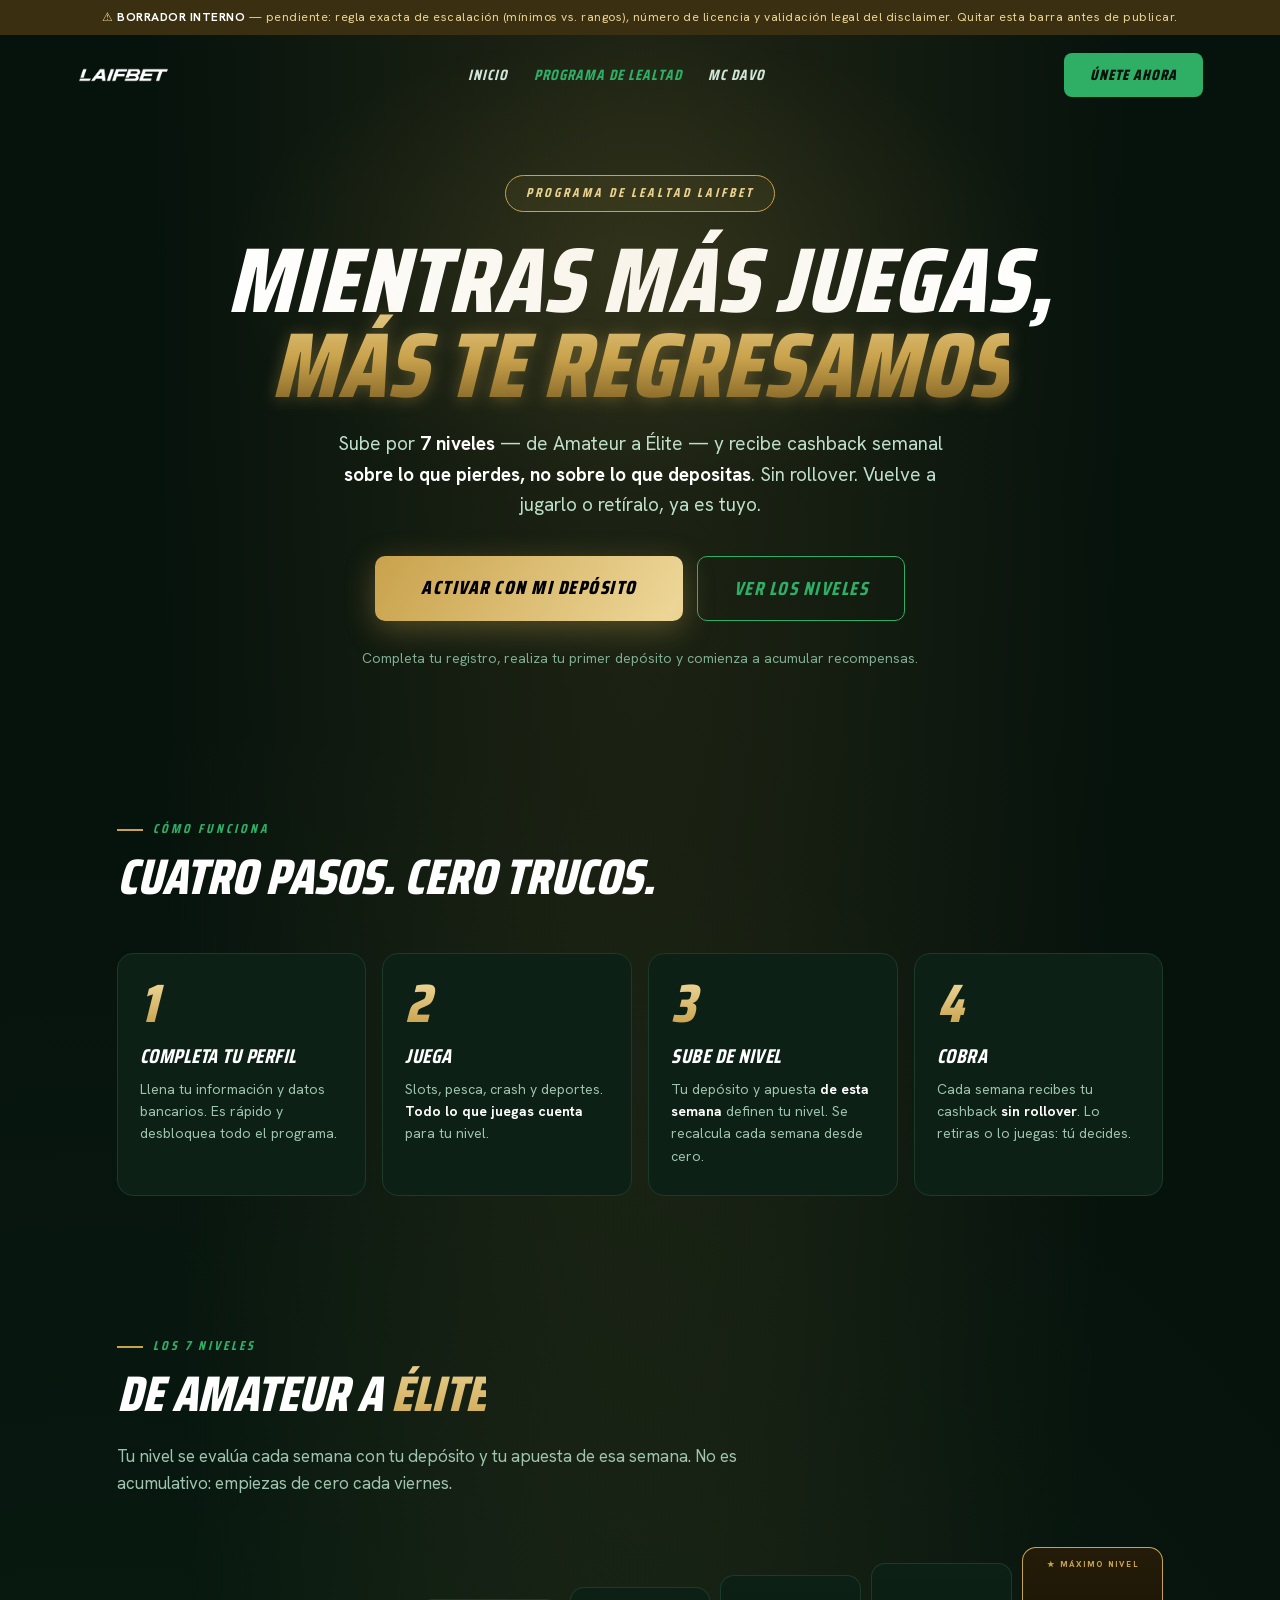
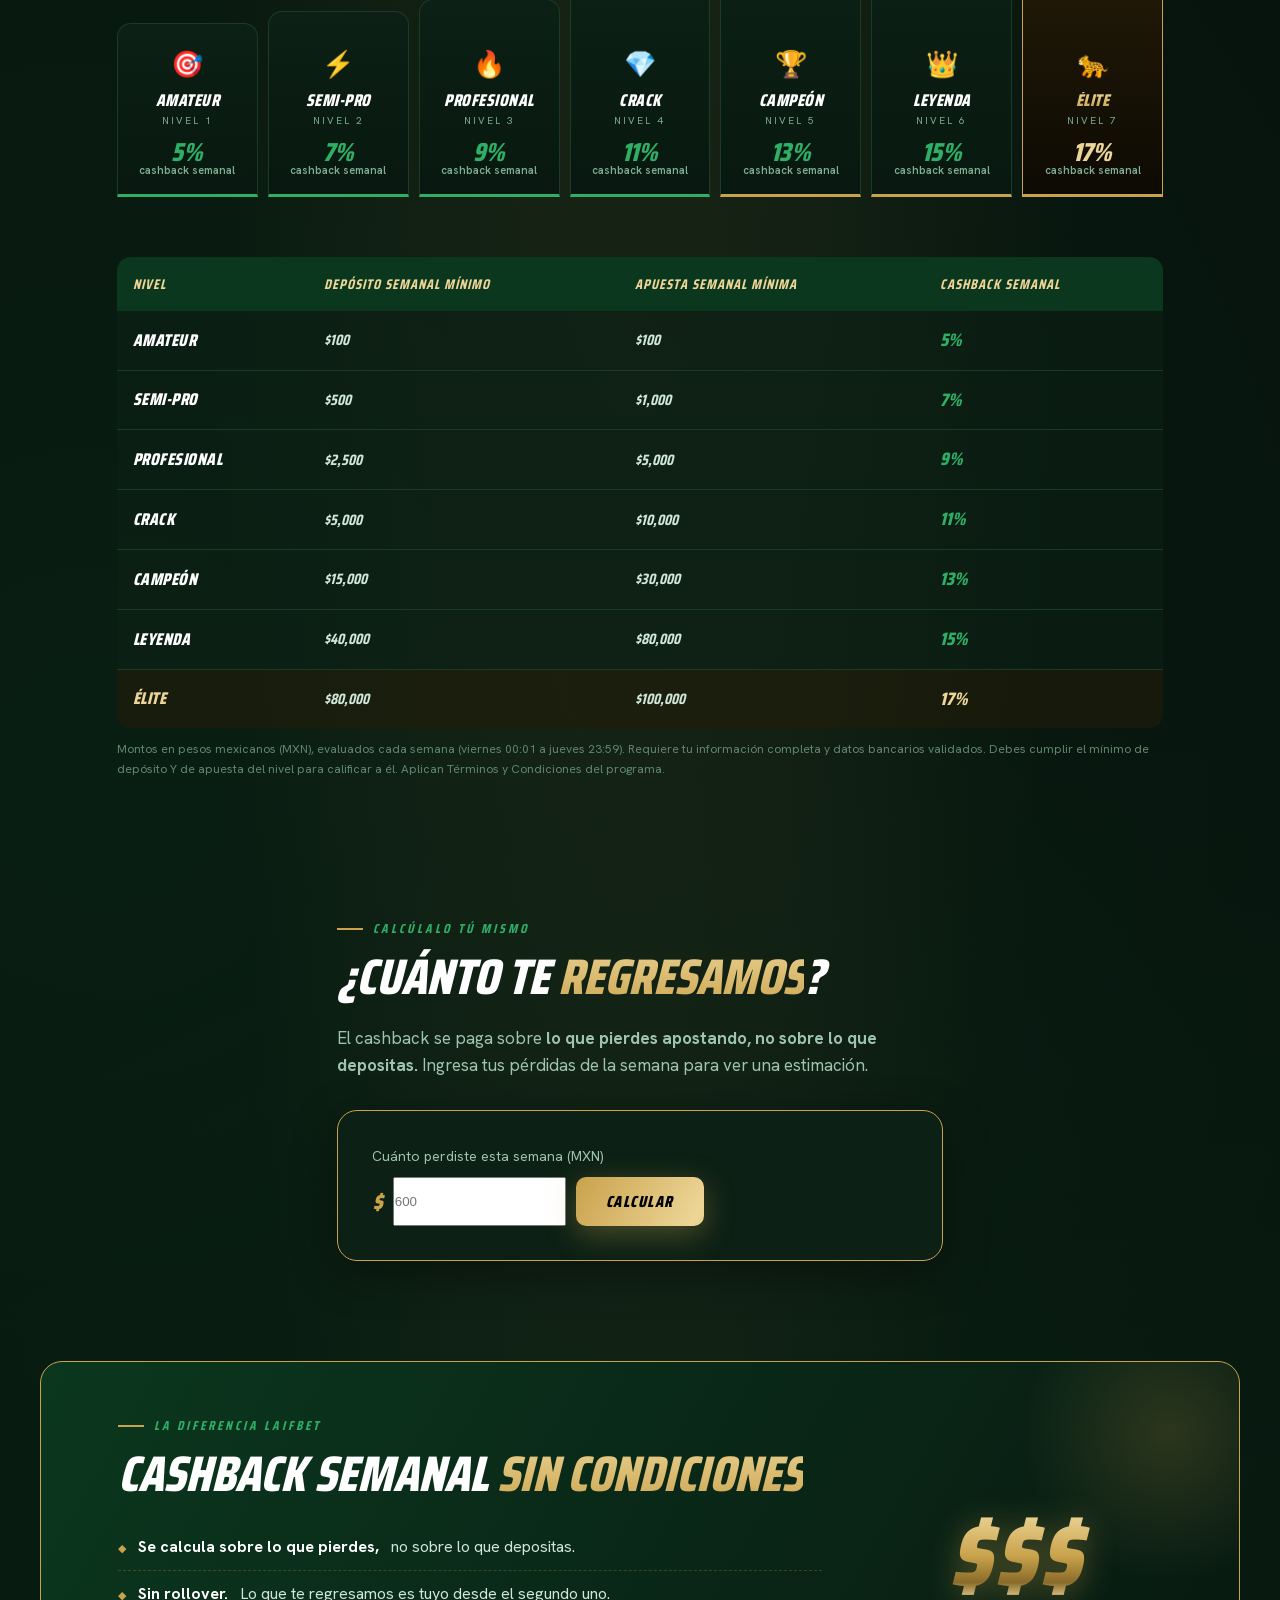
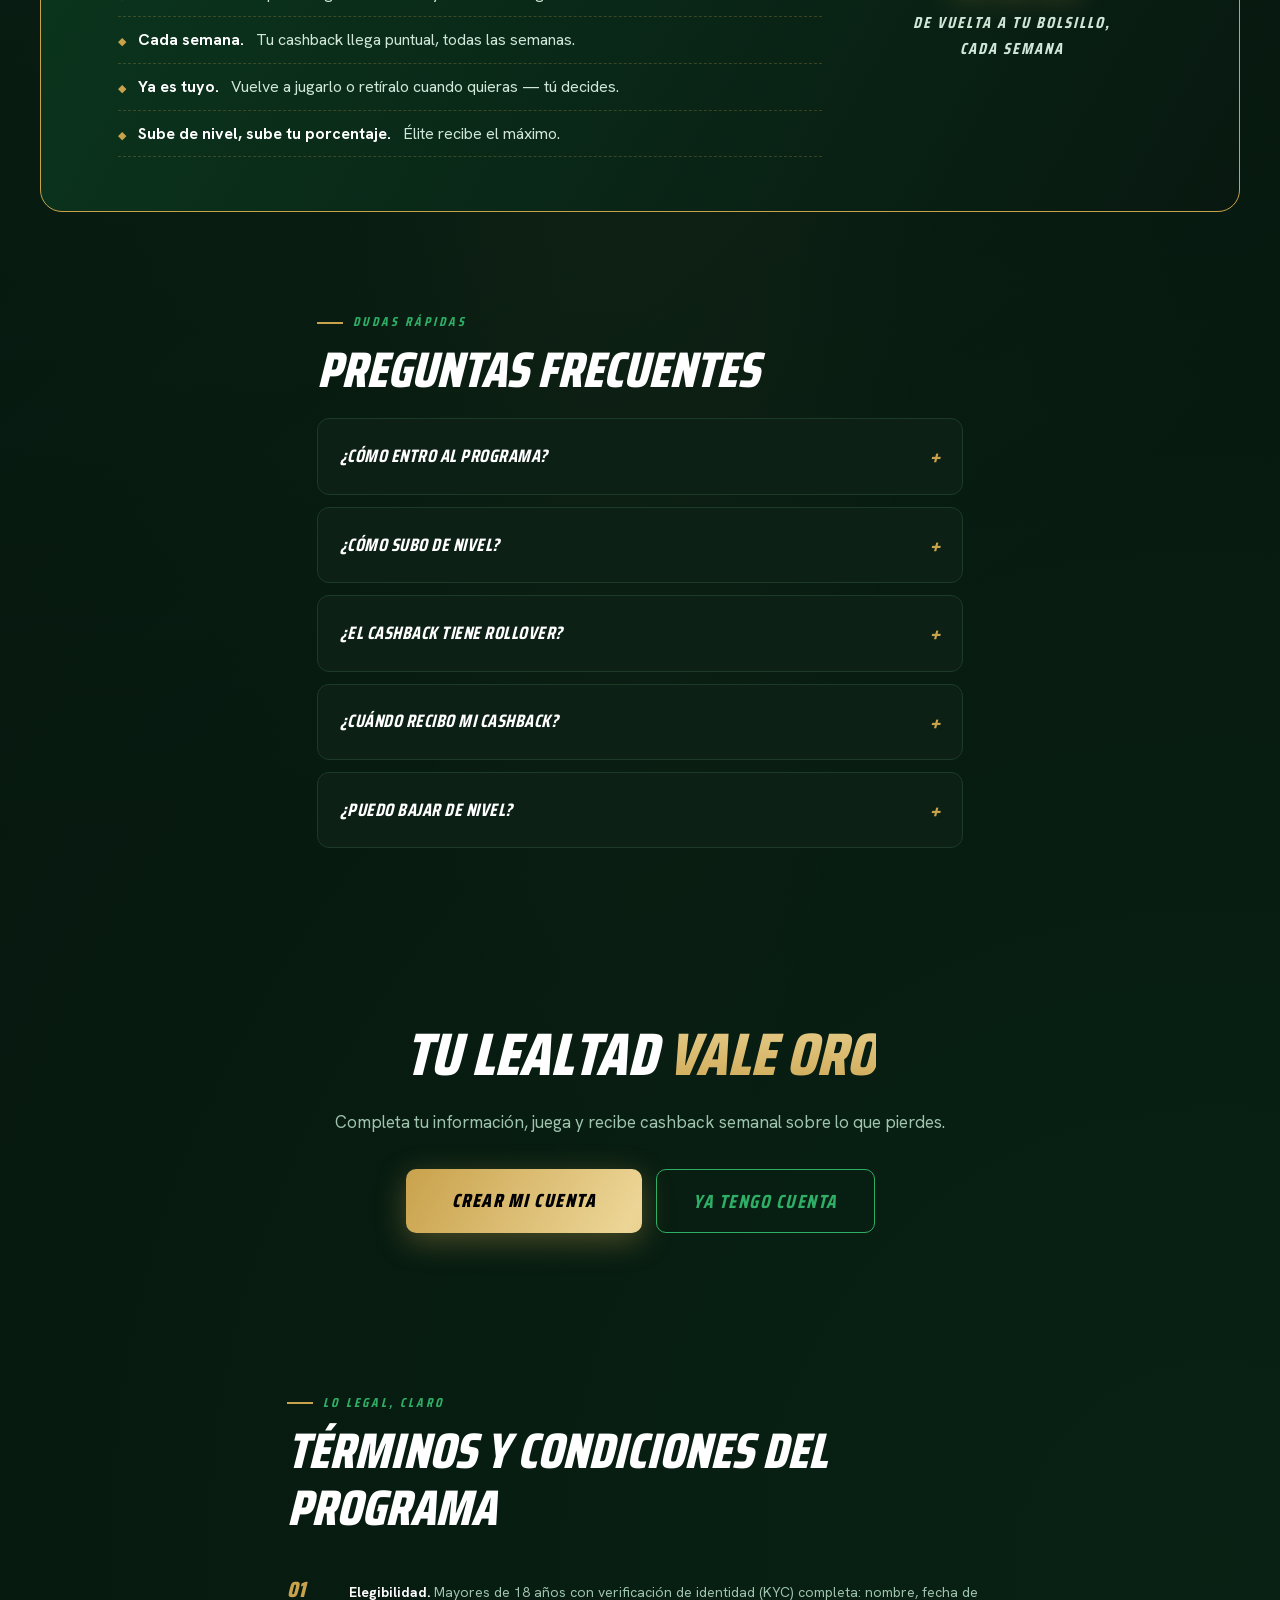
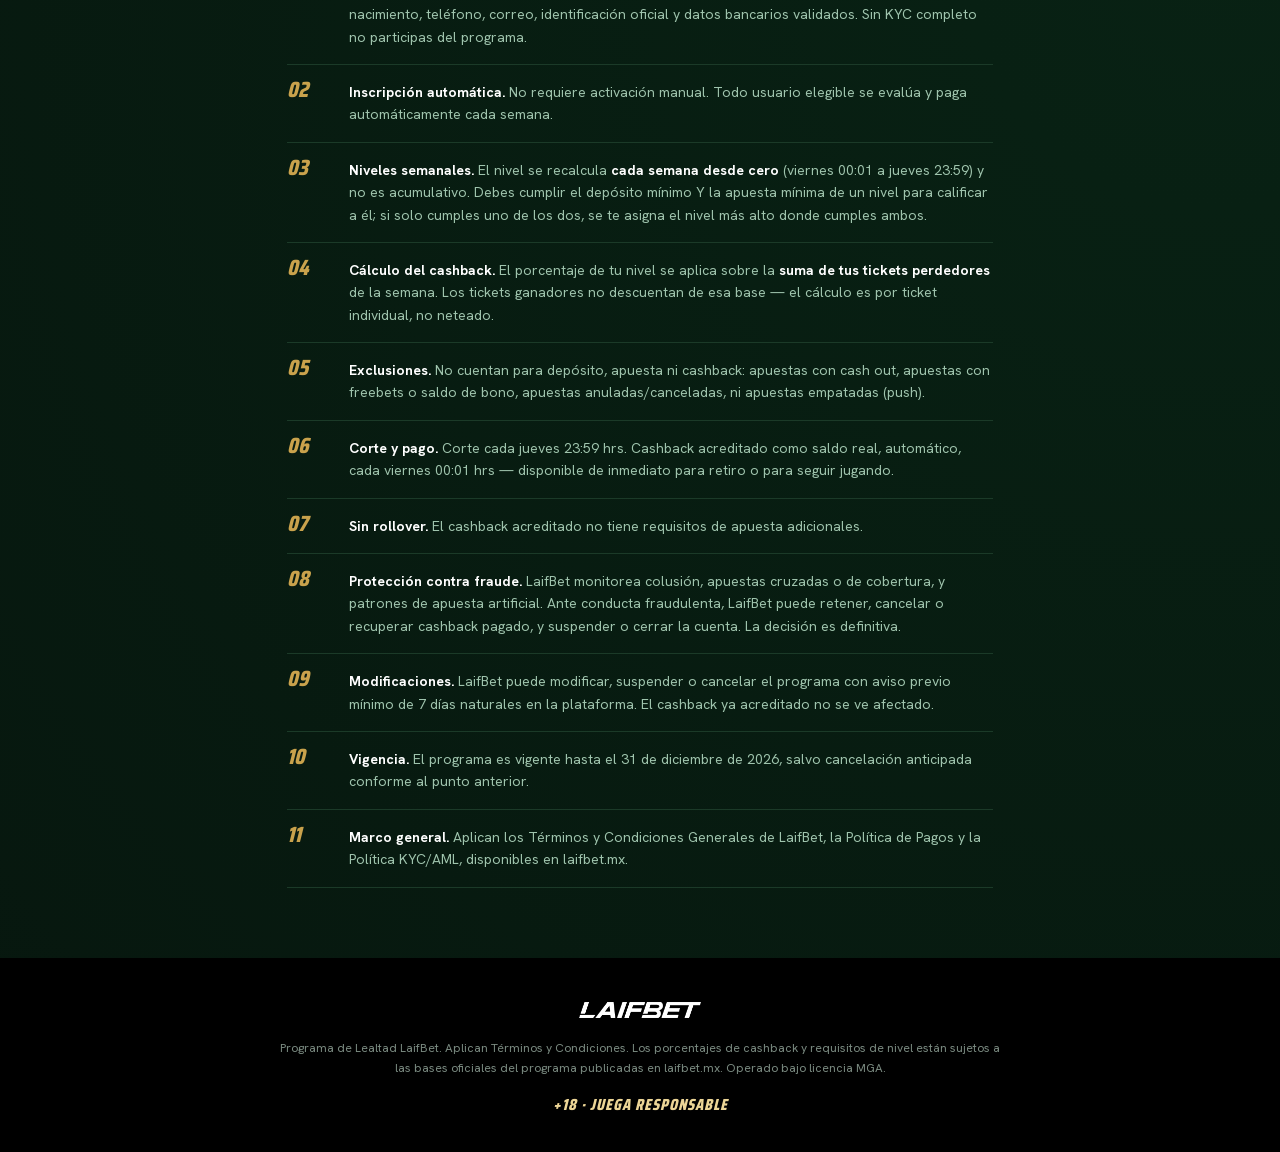
==== commit 942cf8c0: "Update HTML files to include background color and preload font assets; replace Google Fonts links wi" ====
--- a/loyalty-program.html
+++ b/loyalty-program.html
@@ -1,15 +1,16 @@
 
 <!DOCTYPE html>
-<html lang="es">
+<html lang="es" style="background:#06120C">
 <head>
 <meta charset="UTF-8">
 <meta name="viewport" content="width=device-width, initial-scale=1.0">
 <title>Programa de Lealtad — LaifBet</title>
 <meta name="description" content="Sube de nivel en LaifBet y recibe cashback semanal sin rollover. 7 niveles, de Amateur a Élite. Vuelve a jugarlo o retíralo, ya es tuyo.">
-<link rel="preconnect" href="https://fonts.googleapis.com">
-<link rel="preconnect" href="https://fonts.gstatic.com" crossorigin>
-<link href="https://fonts.googleapis.com/css2?family=Saira+Condensed:ital,wght@0,600;0,700;0,800;1,700;1,800&family=Hanken+Grotesk:wght@400;500;600;700;800&display=swap" rel="stylesheet">
-<link rel="stylesheet" href="css/loyalty-program.css"></head>
+<link rel="preload" href="fonts/hanken-grotesk-400-800.woff2" as="font" type="font/woff2" crossorigin>
+<link rel="preload" href="fonts/saira-condensed-800.woff2" as="font" type="font/woff2" crossorigin>
+<link rel="stylesheet" href="css/fonts.css">
+<link rel="stylesheet" href="css/loyalty-program.css">
+</head>
 <body>
 
 <div class="draft">⚠ <b>BORRADOR INTERNO</b> — pendiente: regla exacta de escalación (mínimos vs. rangos), número de licencia y validación legal del disclaimer. Quitar esta barra antes de publicar.</div>
--- a/css/fonts.css
+++ b/css/fonts.css
@@ -0,0 +1,28 @@
+@font-face{
+  font-family:'Hanken Grotesk';
+  font-style:normal;
+  font-weight:400 800;
+  font-display:swap;
+  src:url('../fonts/hanken-grotesk-400-800.woff2') format('woff2');
+}
+@font-face{
+  font-family:'Saira Condensed';
+  font-style:normal;
+  font-weight:600;
+  font-display:swap;
+  src:url('../fonts/saira-condensed-600.woff2') format('woff2');
+}
+@font-face{
+  font-family:'Saira Condensed';
+  font-style:normal;
+  font-weight:700;
+  font-display:swap;
+  src:url('../fonts/saira-condensed-700.woff2') format('woff2');
+}
+@font-face{
+  font-family:'Saira Condensed';
+  font-style:normal;
+  font-weight:800;
+  font-display:swap;
+  src:url('../fonts/saira-condensed-800.woff2') format('woff2');
+}
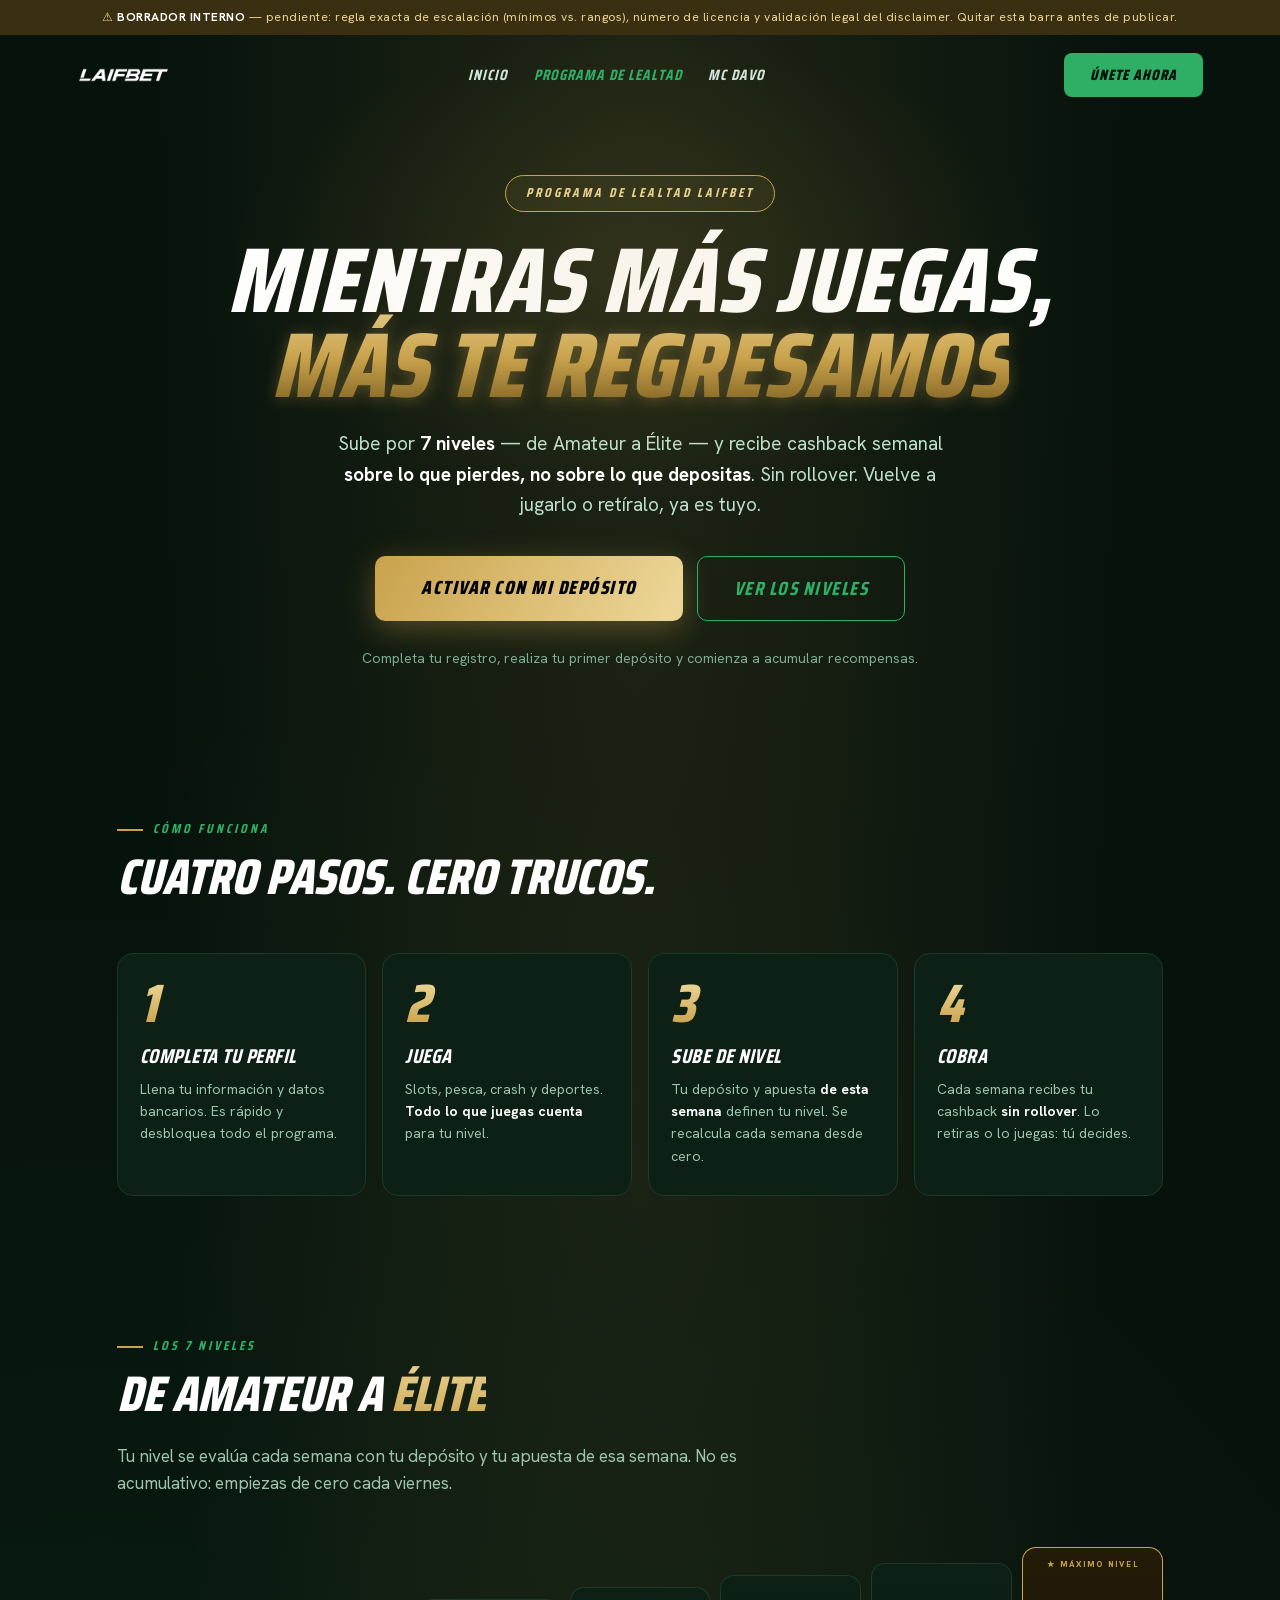
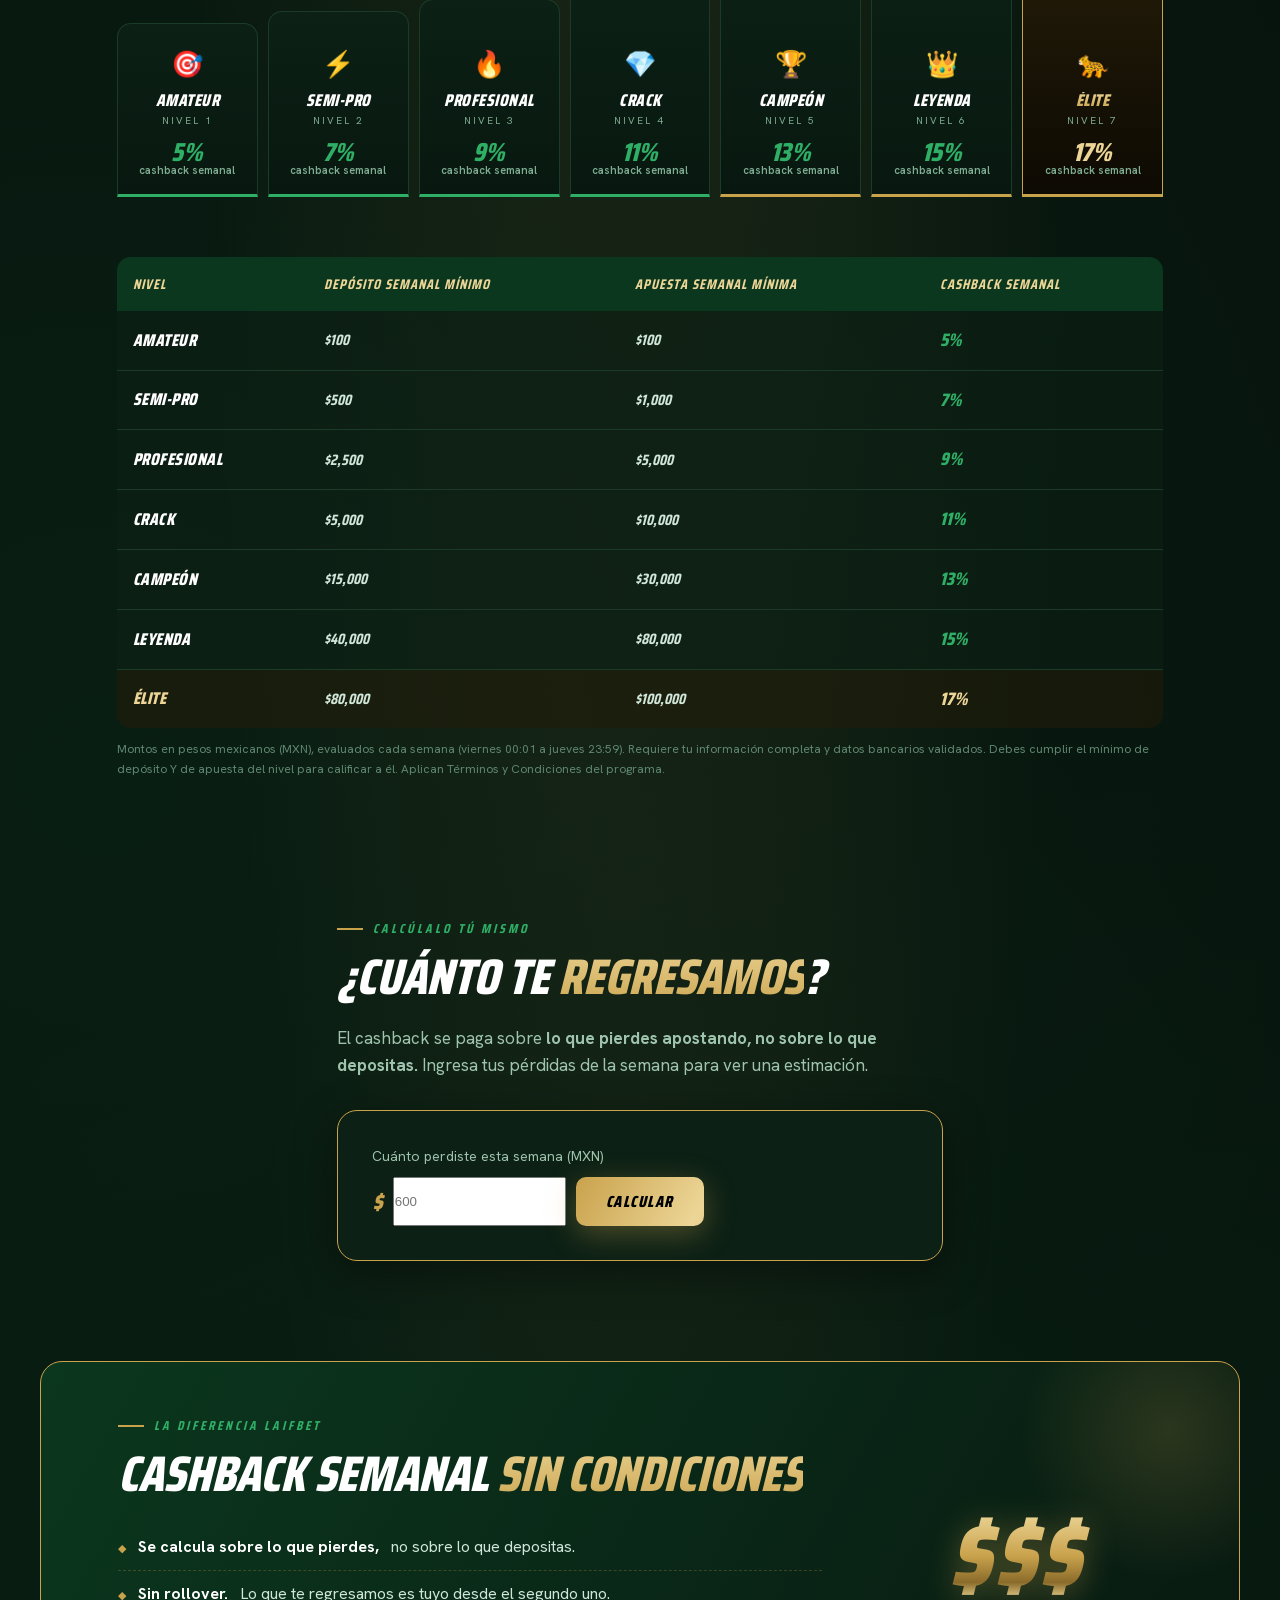
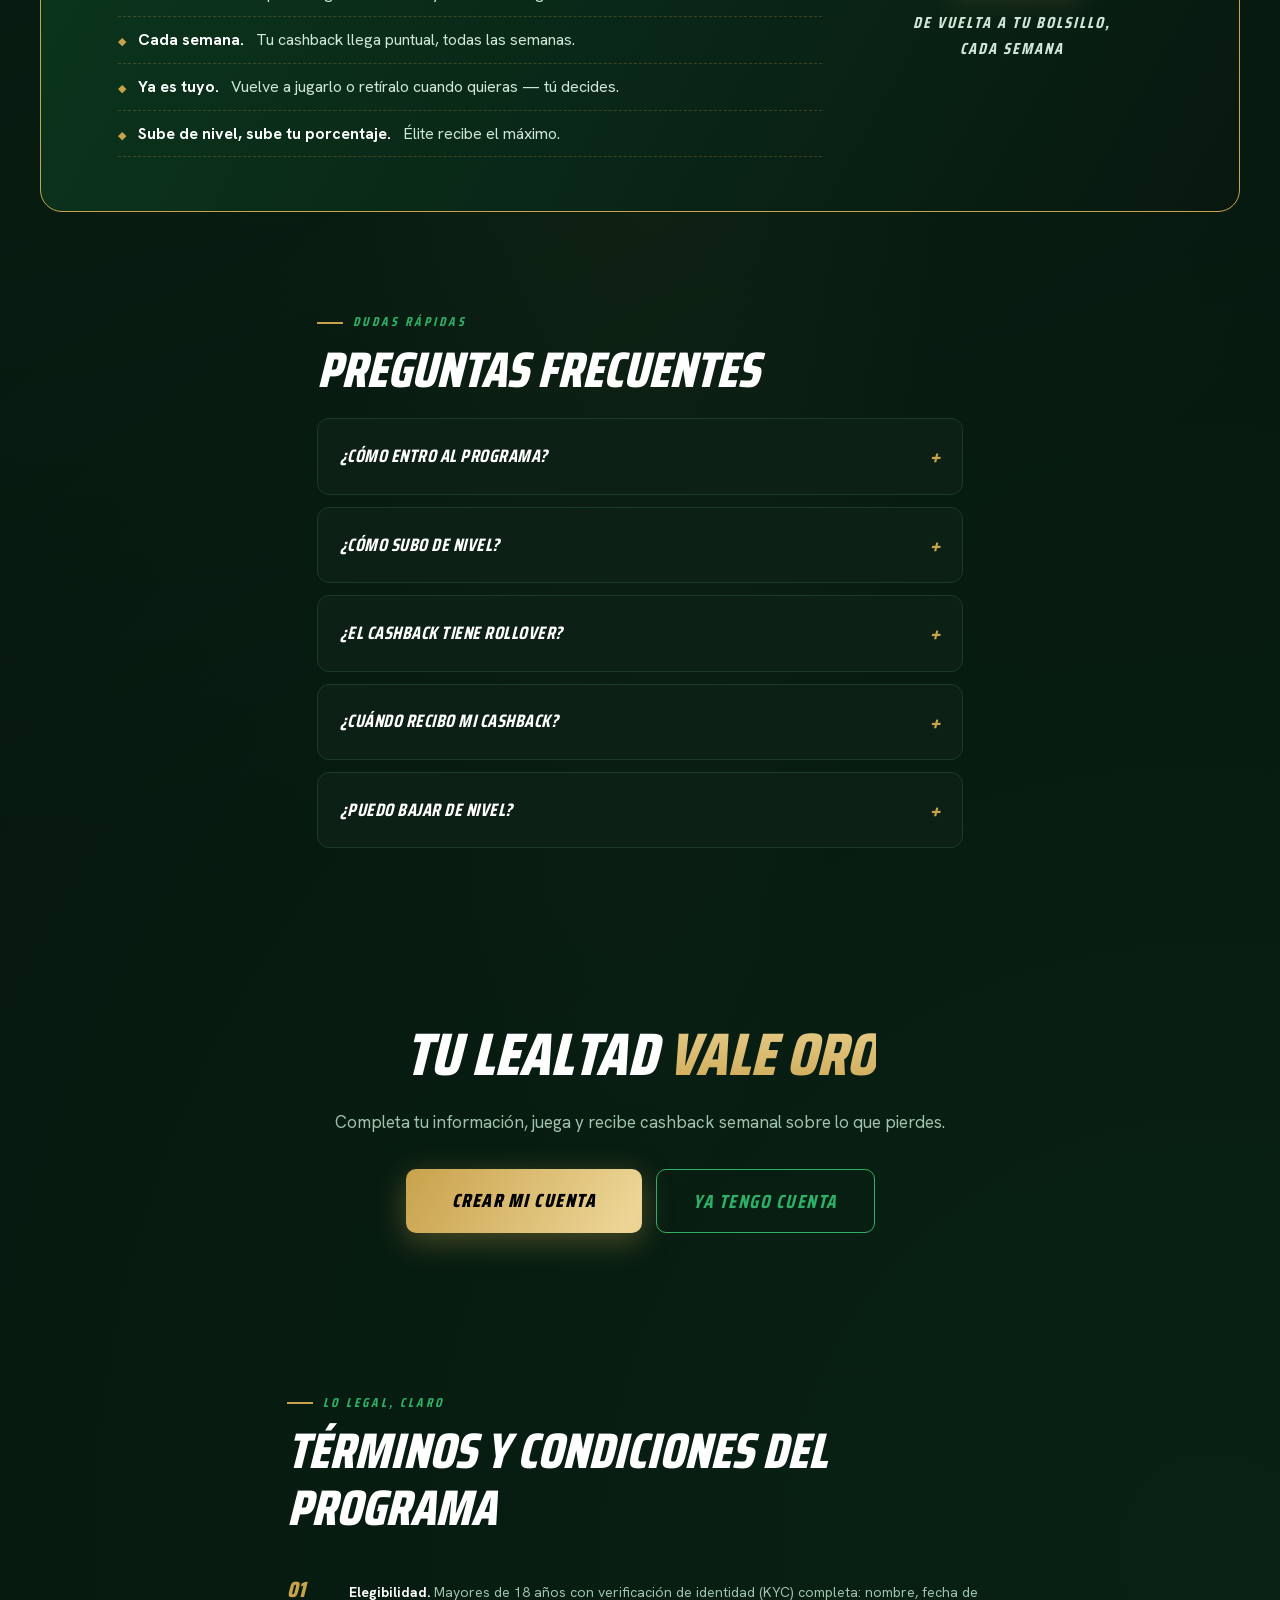
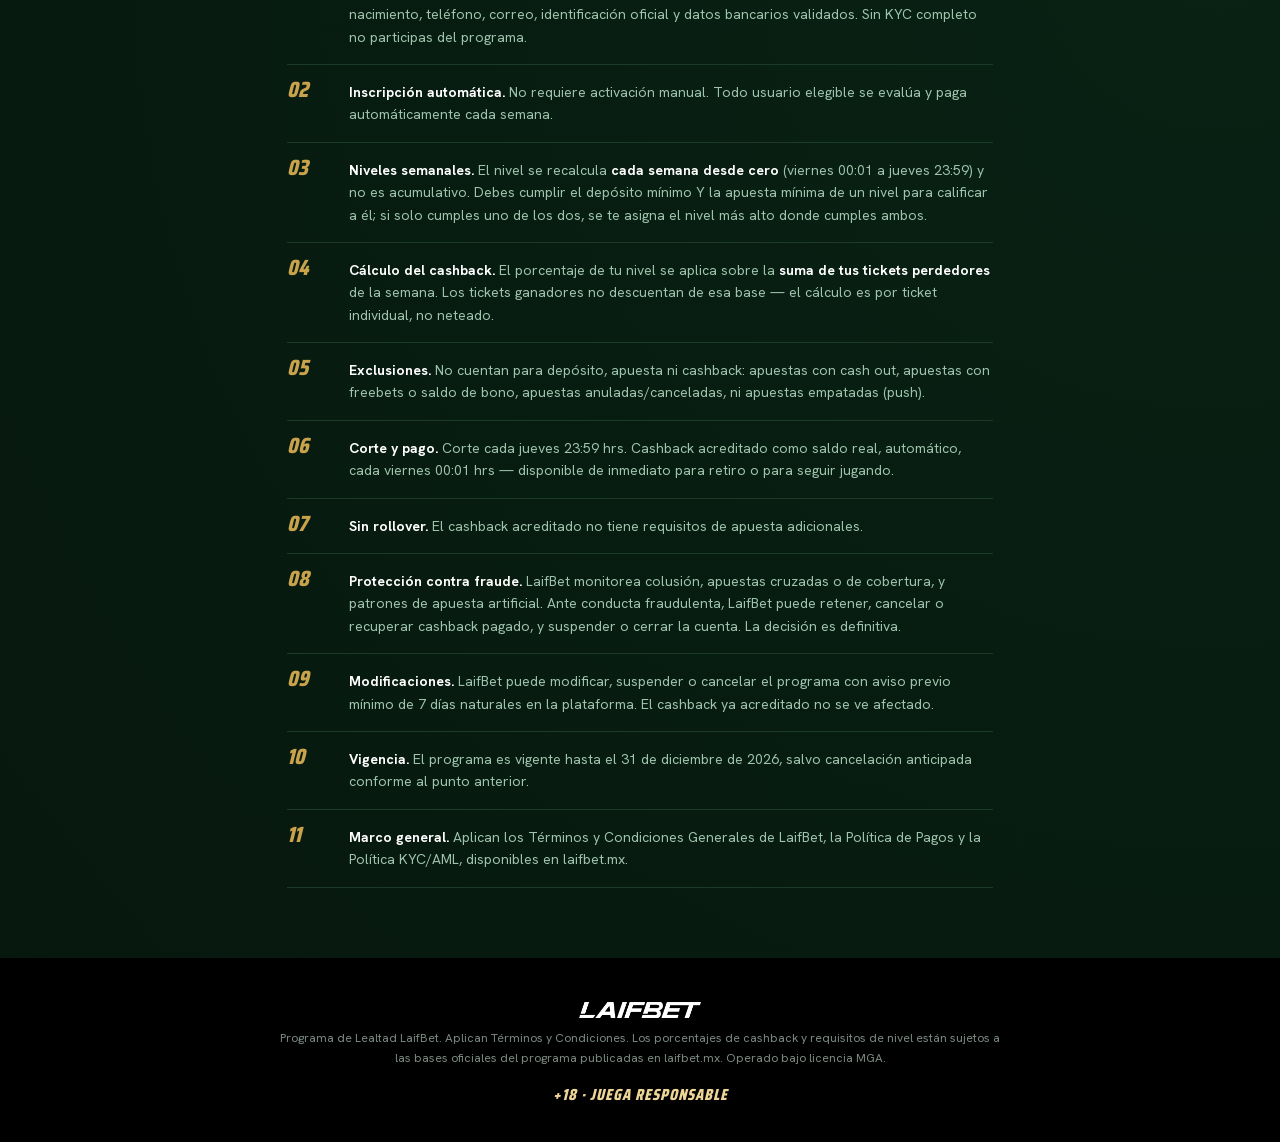
==== commit 5c0fb8a4: "Implement responsive navigation updates across multiple pages, including a new burger menu for mobil" ====
--- a/loyalty-program.html
+++ b/loyalty-program.html
@@ -15,15 +15,24 @@
 
 <div class="draft">⚠ <b>BORRADOR INTERNO</b> — pendiente: regla exacta de escalación (mínimos vs. rangos), número de licencia y validación legal del disclaimer. Quitar esta barra antes de publicar.</div>
 
-<nav>
-  <div class="logo"><img src="images/logo.webp" alt="LaifBet" style="height:26px;display:block"></div>
+<nav id="topbar">
+  <a href="index.html" class="logo"><img src="images/logo.webp" alt="LaifBet" style="height:26px;display:block"></a>
   <div class="main-nav">
     <a href="index.html">Inicio</a>
     <a href="loyalty-program.html" class="active">Programa de Lealtad</a>
     <a href="mcddavo.html">MC Davo</a>
   </div>
+  <button class="burger" id="burgerBtn" aria-label="Abrir menú" aria-expanded="false">
+    <span></span><span></span><span></span>
+  </button>
   <a class="nav-cta" href="#unete">Únete ahora</a>
 </nav>
+<div class="mobile-nav" id="mobileNav">
+  <a href="index.html">Inicio</a>
+  <a href="loyalty-program.html" class="active">Programa de Lealtad</a>
+  <a href="mcddavo.html">MC Davo</a>
+  <a class="nav-cta" href="#unete">Únete ahora</a>
+</div>
 
 <header class="hero">
   <div class="kicker">Programa de Lealtad LaifBet</div>
@@ -156,10 +165,12 @@
 </section>
 
 <footer>
-  <div class="logo"><img src="images/logo.webp" alt="LaifBet" style="height:36px;display:block;margin:0 auto"></div>
+  <a href="index.html" class="logo"><img src="images/logo.webp" alt="LaifBet" style="height:36px;display:block;margin:0 auto"></a>
   <p class="legal">Programa de Lealtad LaifBet. Aplican Términos y Condiciones. Los porcentajes de cashback y requisitos de nivel están sujetos a las bases oficiales del programa publicadas en laifbet.mx. Operado bajo licencia MGA.</p>
   <div class="rs">+18 · JUEGA RESPONSABLE</div>
 </footer>
 
-<script src="js/loyalty-program.js"></script></body>
+<script src="js/nav.js"></script>
+<script src="js/loyalty-program.js"></script>
+</body>
 </html>
--- a/css/loyalty-program.css
+++ b/css/loyalty-program.css
@@ -26,6 +26,13 @@
   .main-nav{display:flex;gap:26px}
   .main-nav a{font-family:'Saira Condensed',sans-serif;font-style:italic;font-weight:700;text-transform:uppercase;letter-spacing:1px;font-size:15px;color:#cfe6d8;text-decoration:none;padding:6px 0}
   .main-nav a:hover,.main-nav a.active{color:var(--verde-luz)}
+  .burger{display:none;flex-direction:column;justify-content:center;align-items:center;gap:4px;width:44px;height:44px;background:var(--oro);border:none;border-radius:10px;cursor:pointer;flex-shrink:0}
+  .burger span{width:20px;height:2px;background:var(--negro);border-radius:2px}
+  .mobile-nav{display:none;flex-direction:column;background:var(--verde-osc);border-top:1px solid var(--borde);padding:10px 6vw 20px}
+  .mobile-nav a{padding:14px 0;font-family:'Saira Condensed',sans-serif;font-style:italic;font-weight:700;text-transform:uppercase;letter-spacing:1px;font-size:15px;color:#cfe6d8;border-bottom:1px solid var(--borde);text-decoration:none}
+  .mobile-nav a.active{color:var(--verde-luz)}
+  .mobile-nav .nav-cta{display:inline-block;margin-top:14px;text-align:center;border-bottom:none}
+  nav.open + .mobile-nav{display:flex}
 
   /* ===== HERO ===== */
   .hero{text-align:center;padding:60px 6vw 80px;position:relative}
@@ -151,6 +158,8 @@
 
   @media(max-width:900px){
     .main-nav{display:none}
+    .burger{display:flex}
+    nav > .nav-cta{display:none}
     .pasos{grid-template-columns:repeat(2,1fr)}
     .escalera{grid-template-columns:repeat(4,1fr)}
     .nivel.h1,.nivel.h2,.nivel.h3,.nivel.h4,.nivel.h5,.nivel.h6{padding-top:24px}
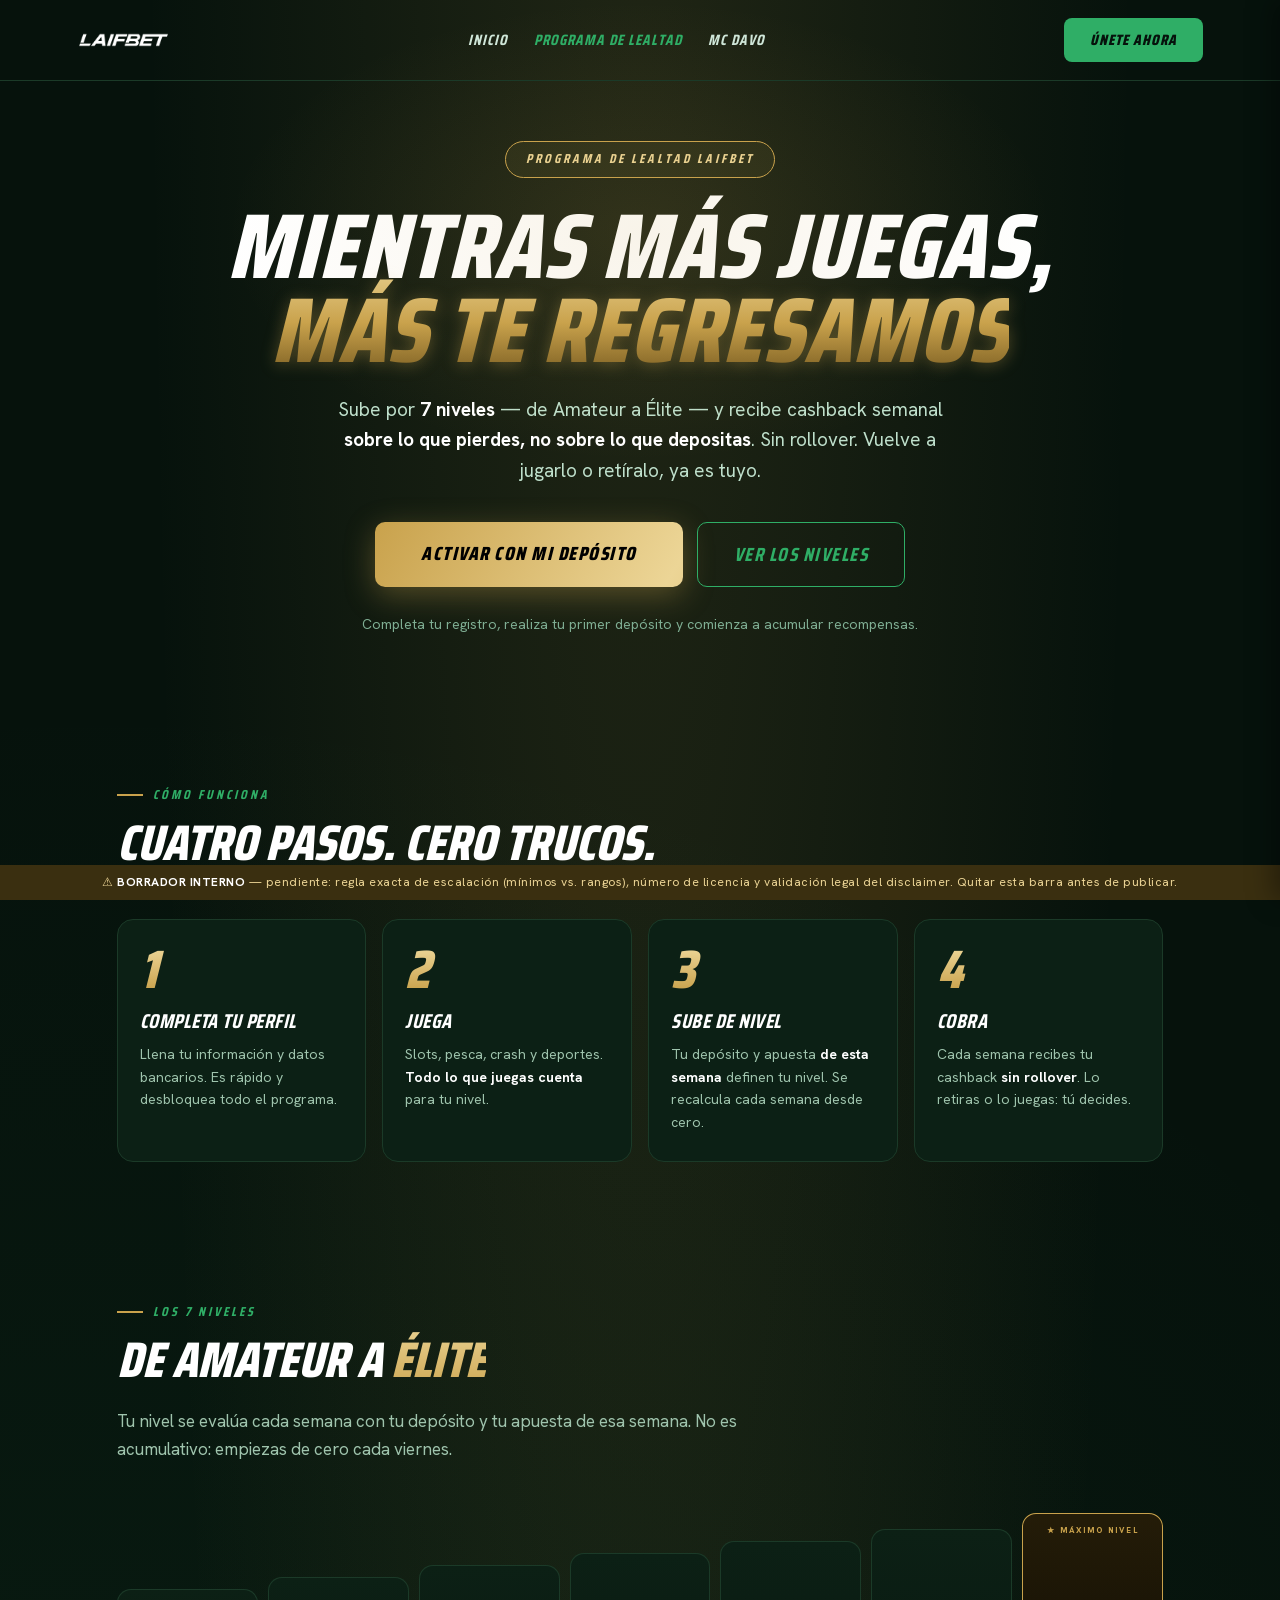
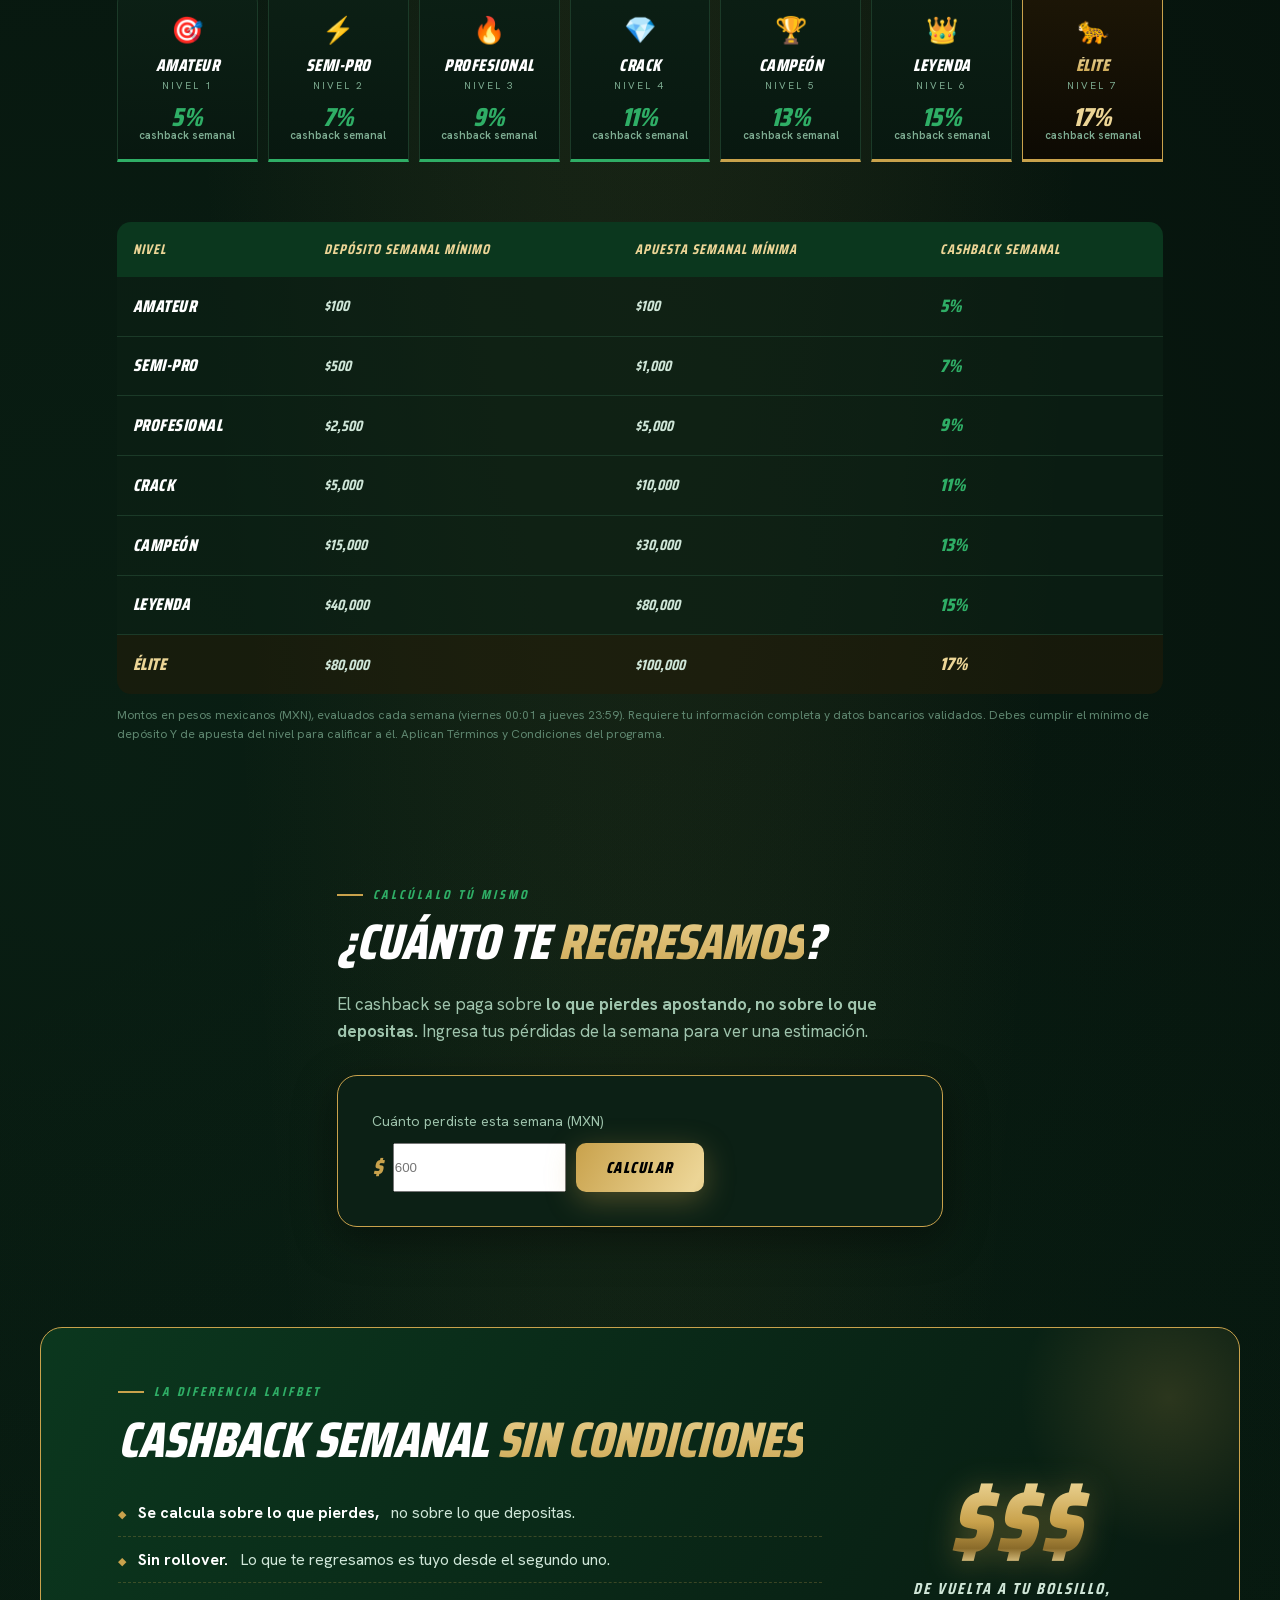
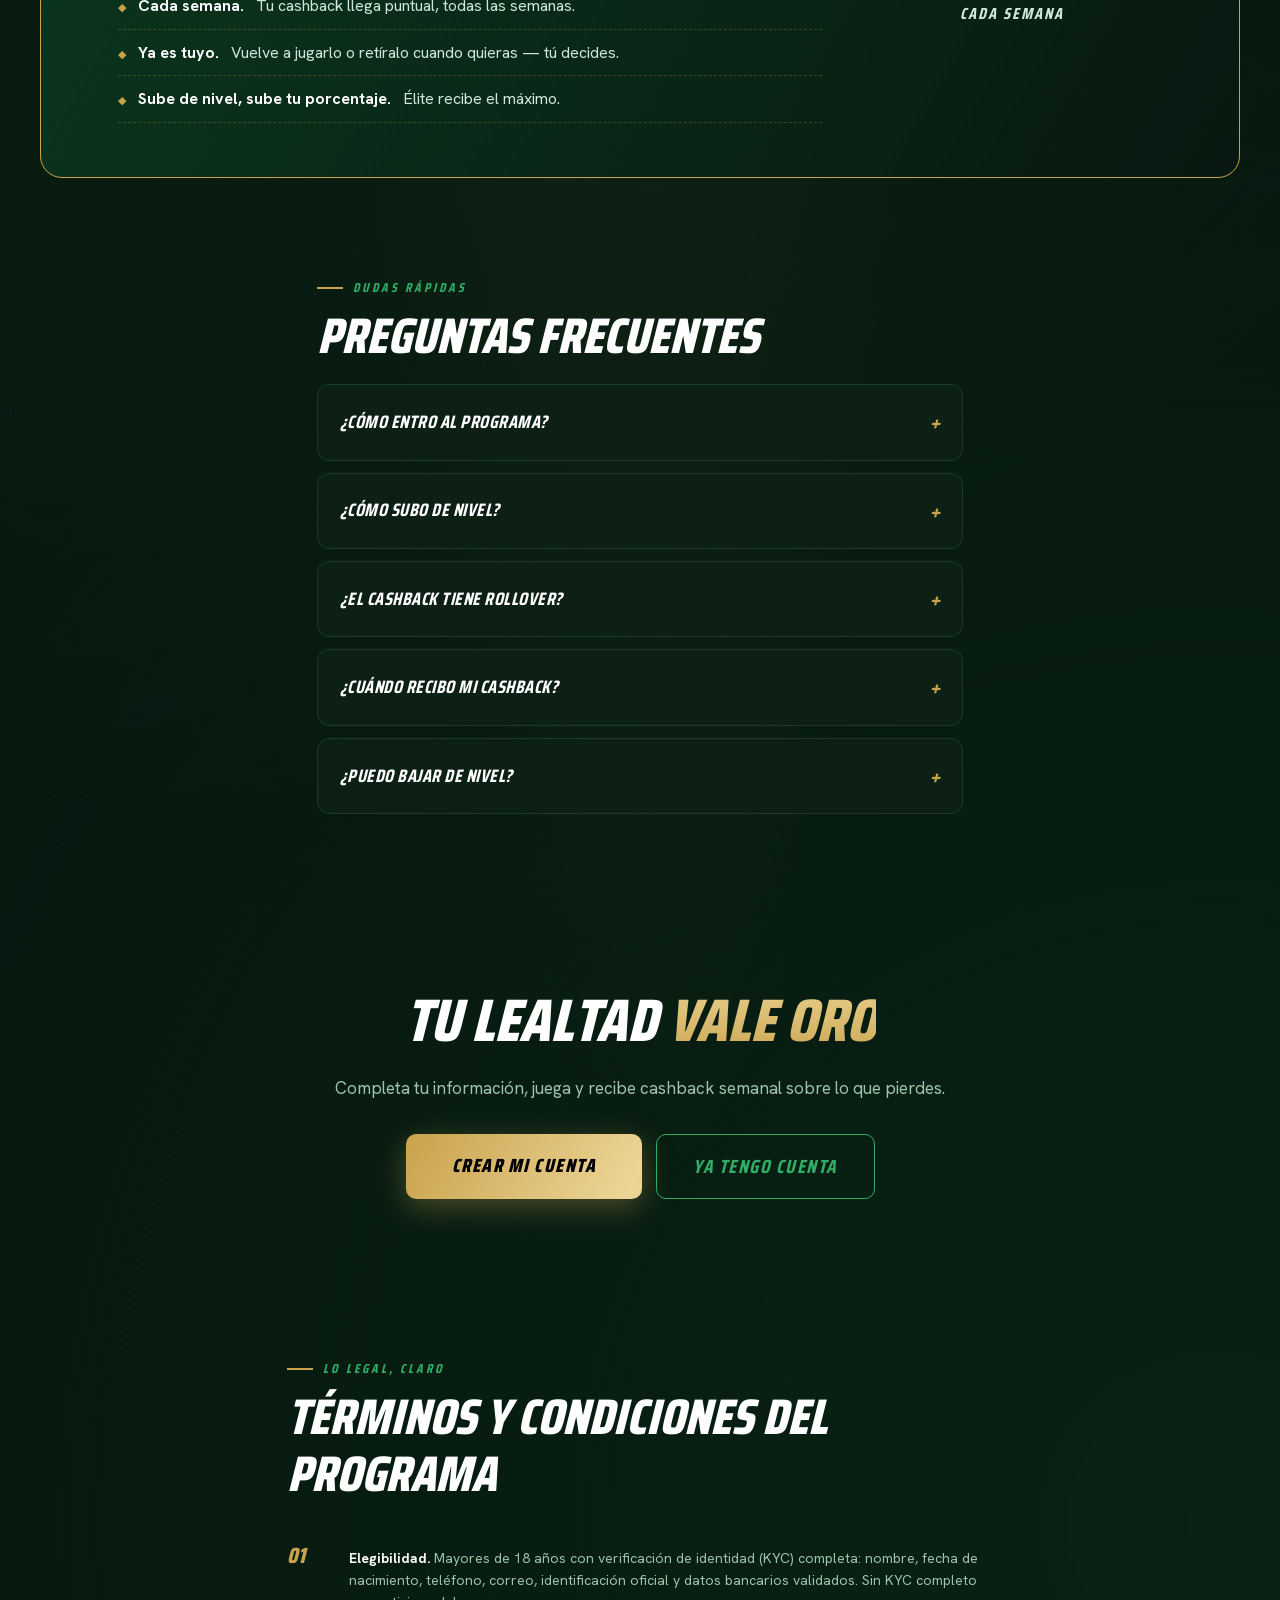
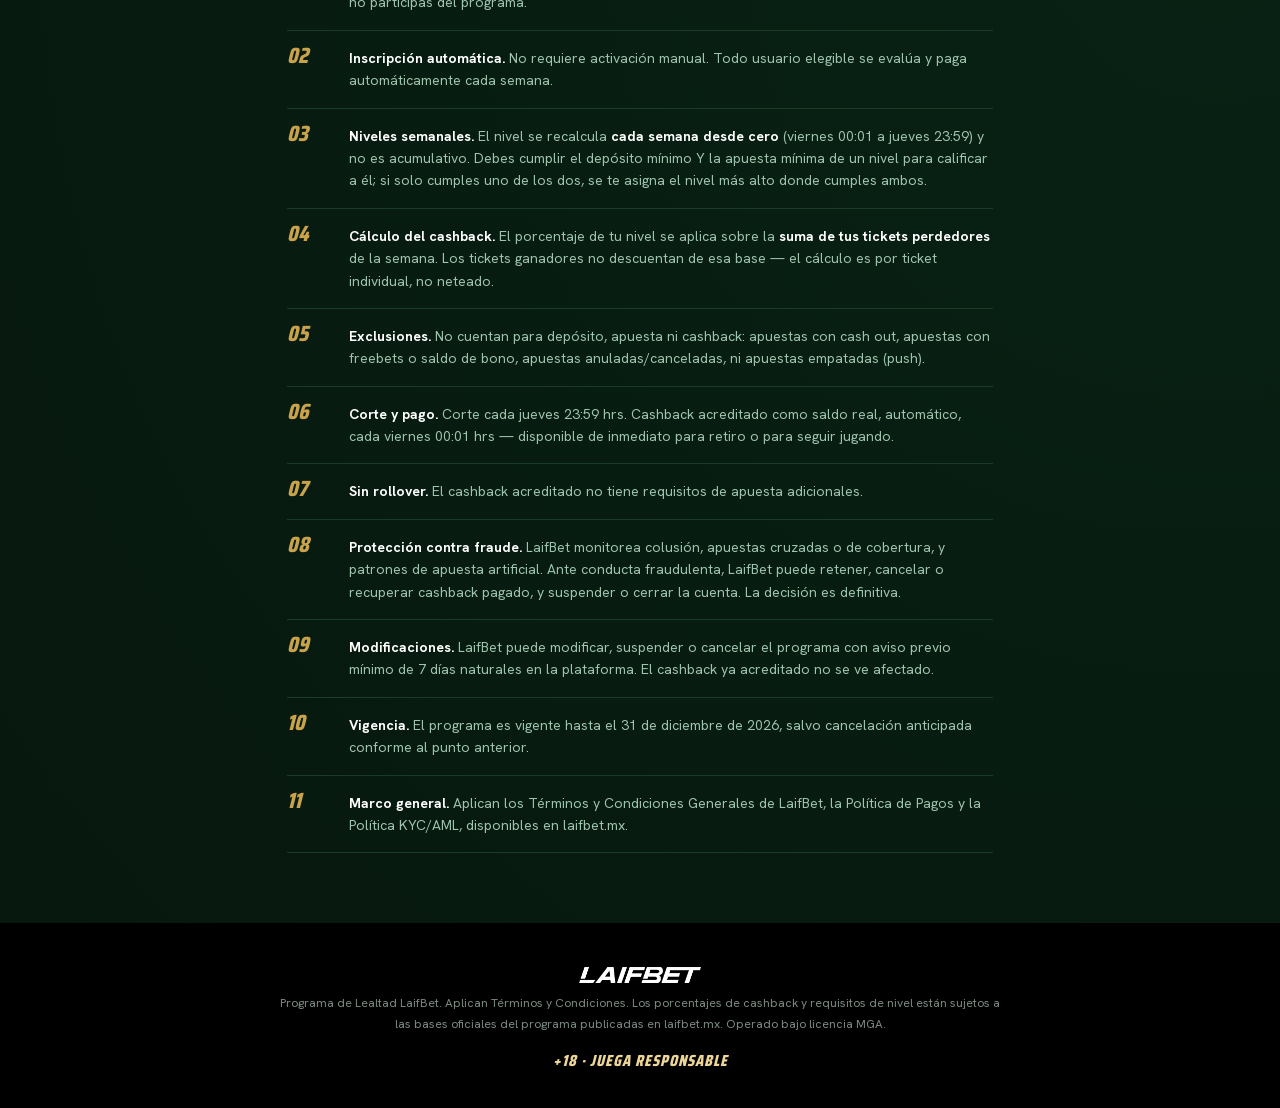
==== commit ac349f2d: "Refactor navigation structure and styles for improved mobile experience. Update HTML to reposition m" ====
--- a/loyalty-program.html
+++ b/loyalty-program.html
@@ -12,8 +12,6 @@
 <link rel="stylesheet" href="css/loyalty-program.css">
 </head>
 <body>
-
-<div class="draft">⚠ <b>BORRADOR INTERNO</b> — pendiente: regla exacta de escalación (mínimos vs. rangos), número de licencia y validación legal del disclaimer. Quitar esta barra antes de publicar.</div>
 
 <nav id="topbar">
   <a href="index.html" class="logo"><img src="images/logo.webp" alt="LaifBet" style="height:26px;display:block"></a>
@@ -172,5 +170,6 @@
 
 <script src="js/nav.js"></script>
 <script src="js/loyalty-program.js"></script>
+<div class="draft">⚠ <b>BORRADOR INTERNO</b> — pendiente: regla exacta de escalación (mínimos vs. rangos), número de licencia y validación legal del disclaimer. Quitar esta barra antes de publicar.</div>
 </body>
 </html>
--- a/css/loyalty-program.css
+++ b/css/loyalty-program.css
@@ -14,11 +14,12 @@
   .sr{font-family:'Saira Condensed',sans-serif;font-style:italic}
 
   /* ===== DRAFT BANNER (quitar antes de publicar) ===== */
-  .draft{background:#3a2f10;color:var(--oro-brillo);font-size:12px;text-align:center;padding:8px 16px;letter-spacing:.5px}
+  .draft{position:fixed;bottom:0;left:0;width:100%;background:#3a2f10;color:var(--oro-brillo);font-size:12px;text-align:center;padding:8px 16px;letter-spacing:.5px;z-index:50}
   .draft b{color:#fff}
 
   /* ===== NAV ===== */
-  nav{display:flex;justify-content:space-between;align-items:center;padding:18px 6vw;position:relative;z-index:5}
+  nav{display:flex;justify-content:space-between;align-items:center;padding:18px 6vw;position:fixed;top:0;left:0;width:100%;z-index:100;border-bottom:1px solid var(--borde);background:transparent;transition:background .3s ease,border-color .3s ease}
+  nav.scrolled{background:rgba(0,0,0,.92);border-bottom-color:var(--oro);backdrop-filter:blur(6px)}
   .logo{font-family:'Saira Condensed',sans-serif;font-style:italic;font-weight:800;font-size:28px;letter-spacing:1px}
   .logo span{color:var(--verde-luz)}
   .nav-cta{background:var(--verde-luz);color:var(--fondo);font-family:'Saira Condensed',sans-serif;font-style:italic;font-weight:800;text-transform:uppercase;letter-spacing:1px;padding:10px 26px;border-radius:8px;text-decoration:none;font-size:15px;transition:.2s}
@@ -28,15 +29,16 @@
   .main-nav a:hover,.main-nav a.active{color:var(--verde-luz)}
   .burger{display:none;flex-direction:column;justify-content:center;align-items:center;gap:4px;width:44px;height:44px;background:var(--oro);border:none;border-radius:10px;cursor:pointer;flex-shrink:0}
   .burger span{width:20px;height:2px;background:var(--negro);border-radius:2px}
-  .mobile-nav{display:none;flex-direction:column;background:var(--verde-osc);border-top:1px solid var(--borde);padding:10px 6vw 20px}
+  .mobile-nav{position:fixed;top:0;right:0;height:100vh;height:100dvh;width:min(80vw,320px);display:flex;flex-direction:column;background:var(--verde-osc);border-left:1px solid var(--borde);padding:90px 24px 24px;transform:translateX(100%);transition:transform .3s ease;z-index:200;overflow-y:auto;box-shadow:-8px 0 24px rgba(0,0,0,.35)}
   .mobile-nav a{padding:14px 0;font-family:'Saira Condensed',sans-serif;font-style:italic;font-weight:700;text-transform:uppercase;letter-spacing:1px;font-size:15px;color:#cfe6d8;border-bottom:1px solid var(--borde);text-decoration:none}
   .mobile-nav a.active{color:var(--verde-luz)}
-  .mobile-nav .nav-cta{display:inline-block;margin-top:14px;text-align:center;border-bottom:none}
-  nav.open + .mobile-nav{display:flex}
+  .mobile-nav .nav-cta{display:inline-block;order:-1;margin-bottom:14px;text-align:center;border-bottom:none;background:var(--oro);color:var(--negro)}
+  .mobile-nav .nav-cta:hover{background:var(--oro-brillo)}
+  nav.open + .mobile-nav{transform:translateX(0)}
 
   /* ===== HERO ===== */
   .hero{text-align:center;padding:60px 6vw 80px;position:relative}
-  .hero::before{content:"";position:absolute;top:-100px;left:50%;transform:translateX(-50%);width:900px;height:500px;
+  .hero::before{content:"";position:absolute;top:-100px;left:50%;transform:translateX(-50%);width:min(900px,100vw);height:500px;
     background:radial-gradient(ellipse, rgba(201,162,76,.12) 0%, transparent 65%);pointer-events:none}
   .hero .kicker{display:inline-block;border:1px solid var(--oro);color:var(--oro-brillo);font-family:'Saira Condensed',sans-serif;font-style:italic;font-weight:700;letter-spacing:3px;text-transform:uppercase;font-size:13px;padding:7px 20px;border-radius:30px;margin-bottom:26px;background:rgba(201,162,76,.07)}
   .hero h1{font-family:'Saira Condensed',sans-serif;font-style:italic;font-weight:800;text-transform:uppercase;font-size:clamp(46px,8vw,92px);line-height:.92;letter-spacing:1px}
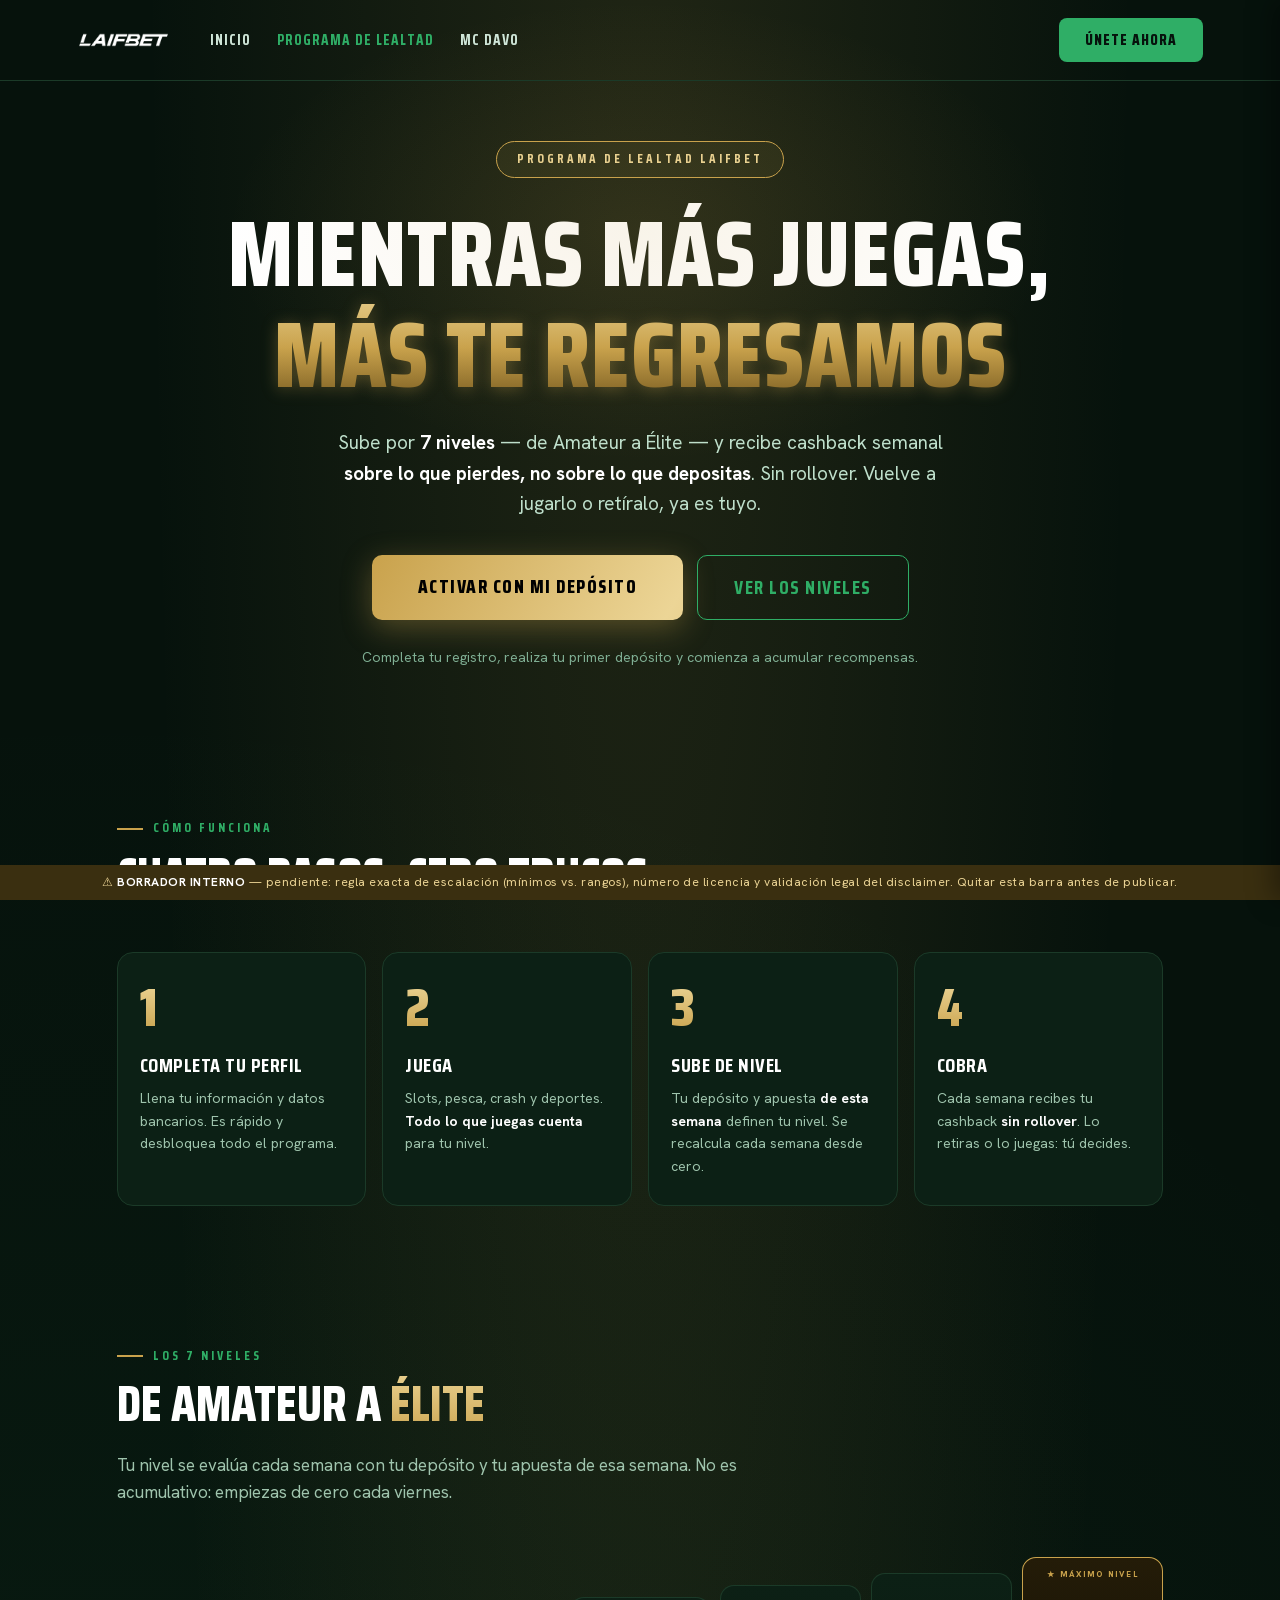
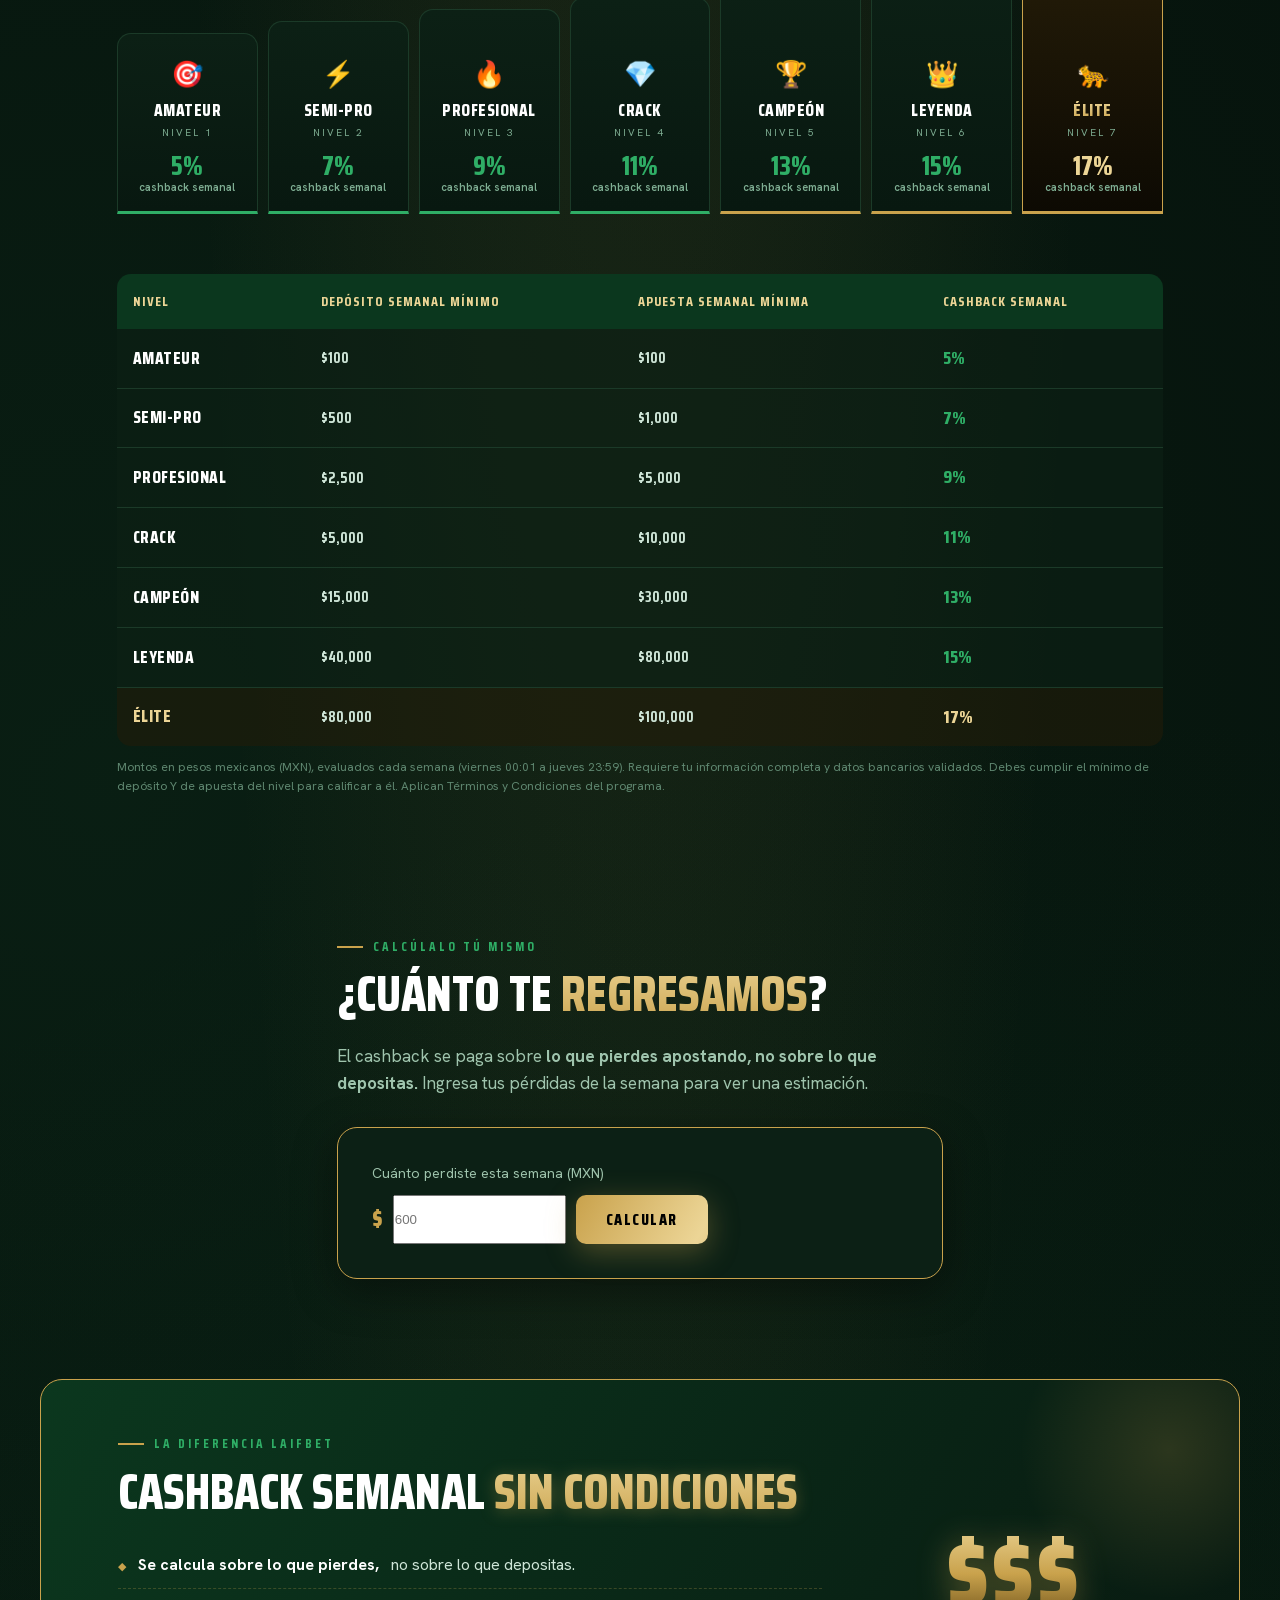
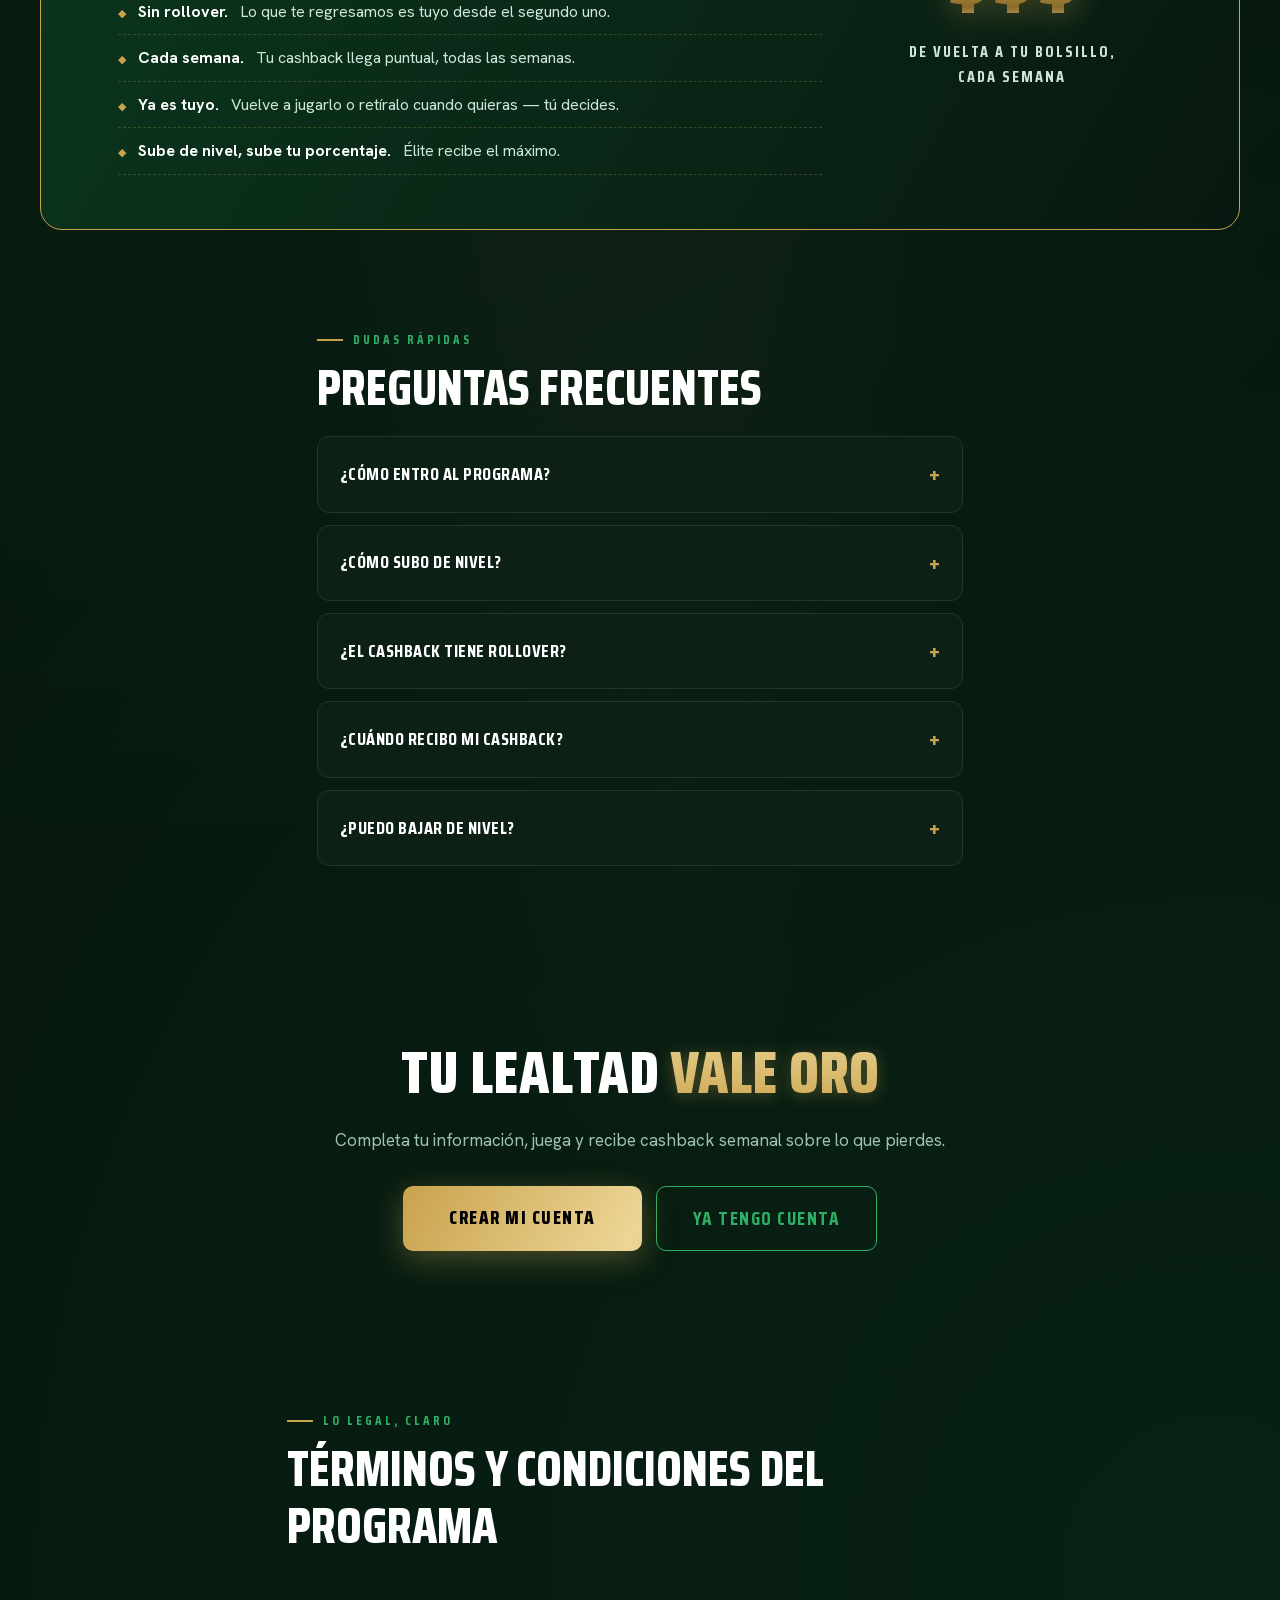
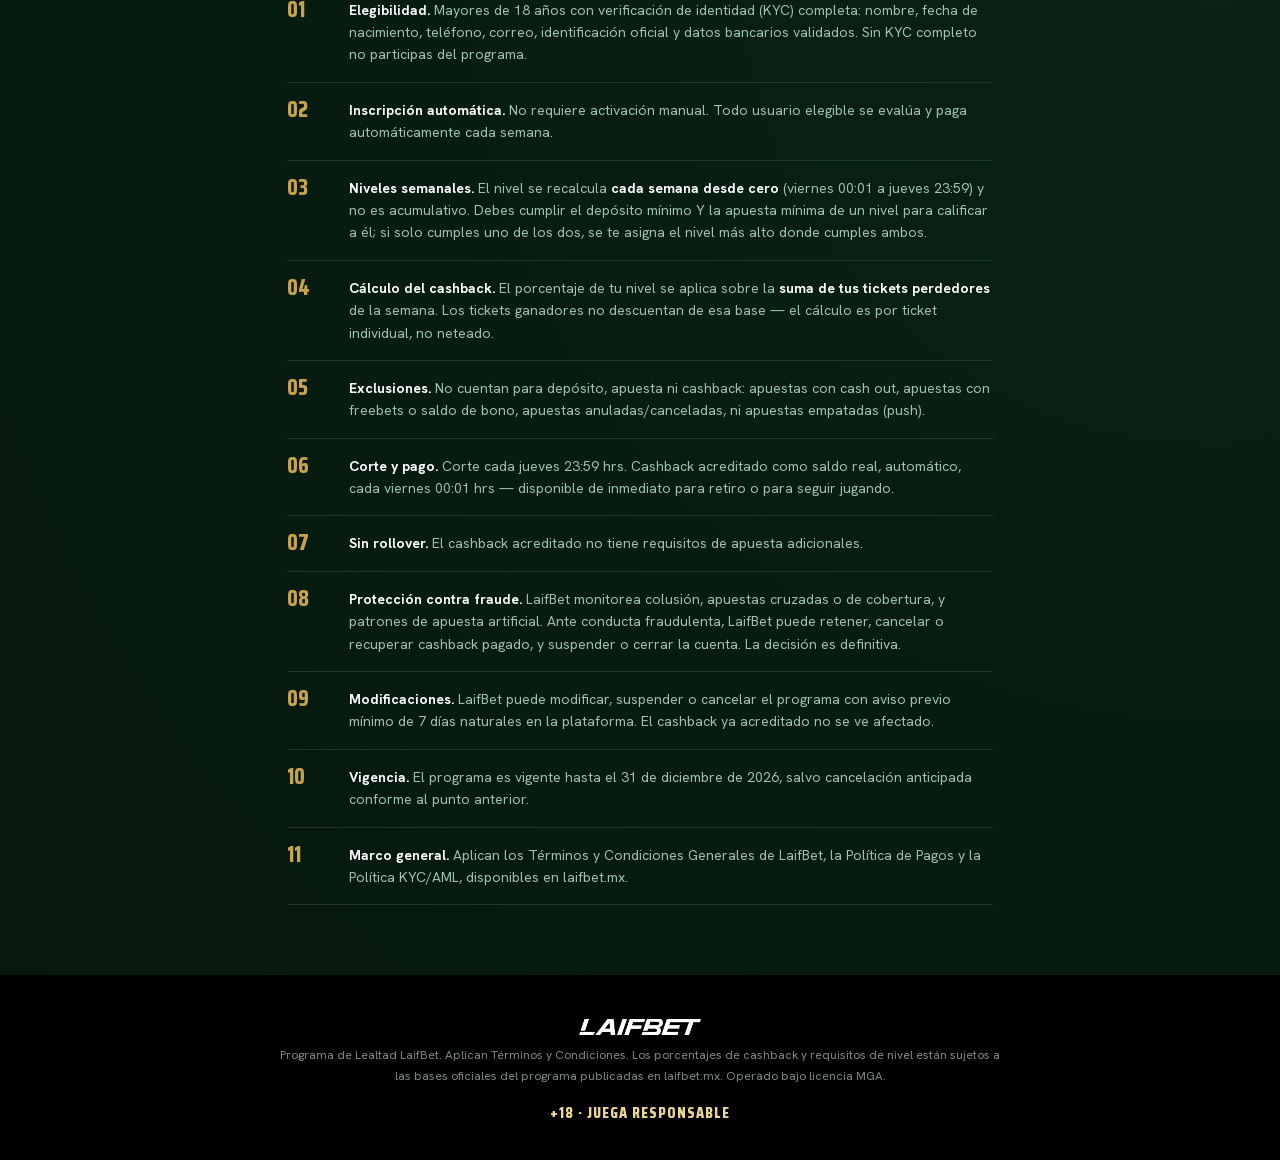
==== commit 34d73e39: "Add base.css for shared styles across pages; update HTML files to include new stylesheet and improve" ====
--- a/loyalty-program.html
+++ b/loyalty-program.html
@@ -9,11 +9,12 @@
 <link rel="preload" href="fonts/hanken-grotesk-400-800.woff2" as="font" type="font/woff2" crossorigin>
 <link rel="preload" href="fonts/saira-condensed-800.woff2" as="font" type="font/woff2" crossorigin>
 <link rel="stylesheet" href="css/fonts.css">
+<link rel="stylesheet" href="css/base.css">
 <link rel="stylesheet" href="css/loyalty-program.css">
 </head>
 <body>
 
-<nav id="topbar">
+<nav class="topbar" id="topbar">
   <a href="index.html" class="logo"><img src="images/logo.webp" alt="LaifBet" style="height:26px;display:block"></a>
   <div class="main-nav">
     <a href="index.html">Inicio</a>
--- a/css/base.css
+++ b/css/base.css
@@ -0,0 +1,70 @@
+/* ===== SHARED ACROSS ALL PAGES (index, loyalty-program, mcddavo) ===== */
+
+:root{
+  --verde:#0F502B; --verde-osc:#0B371E; --negro:#000; --gris:#D9D9D9; --blanco:#fff;
+  --verde-luz:#2FAE66; --oro:#C9A24C; --oro-brillo:#ECD596;
+  --fondo:#06120C; --panel:#0C2015; --borde:#1B3A28;
+}
+*{box-sizing:border-box;margin:0;padding:0}
+html{scroll-behavior:smooth}
+body{font-family:'Hanken Grotesk',sans-serif;background:var(--fondo);color:#fff;line-height:1.6;overflow-x:hidden;
+  background-image:
+    radial-gradient(ellipse at 50% -10%, rgba(201,162,76,.14), transparent 55%),
+    radial-gradient(circle at 8% 40%, rgba(47,174,102,.08), transparent 45%),
+    radial-gradient(circle at 95% 80%, rgba(15,80,43,.25), transparent 50%);}
+a{color:inherit}
+.gold{background:linear-gradient(180deg,var(--oro-brillo) 0%,var(--oro) 45%,#8a6b2a 75%,var(--oro-brillo) 100%);-webkit-background-clip:text;background-clip:text;color:transparent;filter:drop-shadow(0 2px 8px rgba(201,162,76,.35))}
+
+/* ===== NAVBAR ===== */
+.topbar{display:flex;align-items:center;gap:40px;padding:18px 6vw;position:fixed;top:0;left:0;width:100%;z-index:100;border-bottom:1px solid var(--borde);background:transparent;transition:background .3s ease,border-color .3s ease}
+.topbar.scrolled{background:rgba(0,0,0,.92);border-bottom-color:var(--oro);backdrop-filter:blur(6px)}
+.logo{font-family:'Saira Condensed',sans-serif;font-style:normal;font-weight:800;font-size:28px;letter-spacing:1px;white-space:nowrap;text-decoration:none}
+.logo span{color:var(--verde-luz)}
+.main-nav{display:flex;gap:26px}
+.main-nav a{font-family:'Saira Condensed',sans-serif;font-style:normal;font-weight:700;text-transform:uppercase;letter-spacing:1px;font-size:15px;color:#cfe6d8;text-decoration:none;padding:6px 0}
+.main-nav a:hover,.main-nav a.active{color:var(--verde-luz)}
+.burger{display:none;flex-direction:column;justify-content:center;align-items:center;gap:4px;width:44px;height:44px;background:var(--oro);border:none;border-radius:10px;cursor:pointer;flex-shrink:0}
+.burger span{width:20px;height:2px;background:var(--negro);border-radius:2px}
+.nav-cta{background:var(--verde-luz);color:var(--fondo);font-family:'Saira Condensed',sans-serif;font-style:normal;font-weight:800;text-transform:uppercase;letter-spacing:1px;padding:10px 26px;border-radius:8px;text-decoration:none;font-size:15px;transition:.2s;white-space:nowrap;margin-left:auto}
+.nav-cta:hover{background:var(--oro);color:var(--negro)}
+.mobile-nav{position:fixed;top:0;right:0;height:100vh;height:100dvh;width:min(80vw,320px);display:flex;flex-direction:column;background:var(--verde-osc);border-left:1px solid var(--borde);padding:90px 24px 24px;transform:translateX(100%);transition:transform .3s ease;z-index:200;overflow-y:auto;box-shadow:-8px 0 24px rgba(0,0,0,.35)}
+.mobile-nav a{padding:14px 0;font-family:'Saira Condensed',sans-serif;font-style:normal;font-weight:700;text-transform:uppercase;letter-spacing:1px;font-size:15px;color:#cfe6d8;border-bottom:1px solid var(--borde);text-decoration:none}
+.mobile-nav a.active{color:var(--verde-luz)}
+.mobile-nav .nav-cta{display:inline-block;order:-1;margin-bottom:14px;text-align:center;border-bottom:none;background:var(--oro);color:var(--negro)}
+.mobile-nav .nav-cta:hover{background:var(--oro-brillo)}
+.topbar.open + .mobile-nav{transform:translateX(0)}
+@media(max-width:900px){
+  .main-nav{display:none}
+  .burger{display:flex;margin-left:auto}
+  .topbar > .nav-cta{display:none}
+}
+
+/* ===== HERO (base) ===== */
+.hero{text-align:center;padding:60px 6vw 80px;position:relative}
+.hero::before{content:"";position:absolute;top:-100px;left:50%;transform:translateX(-50%);width:min(900px,100vw);height:500px;
+  background:radial-gradient(ellipse, rgba(201,162,76,.12) 0%, transparent 65%);pointer-events:none}
+.hero .kicker{display:inline-block;border:1px solid var(--oro);color:var(--oro-brillo);font-family:'Saira Condensed',sans-serif;font-style:normal;font-weight:700;letter-spacing:3px;text-transform:uppercase;font-size:13px;padding:7px 20px;border-radius:30px;margin-bottom:26px;background:rgba(201,162,76,.07)}
+.hero h1{font-family:'Saira Condensed',sans-serif;font-style:normal;font-weight:800;text-transform:uppercase;font-size:clamp(46px,8vw,92px);line-height:1.1;letter-spacing:1px}
+.hero .sub{max-width:640px;margin:22px auto 0;font-size:19px;color:#bfe0cc}
+.hero .sub b{color:#fff}
+.hero .ctas{margin-top:36px;display:flex;gap:14px;justify-content:center;flex-wrap:wrap}
+.btn-oro{background:linear-gradient(120deg,var(--oro) 0%,var(--oro-brillo) 50%,var(--oro) 100%);background-size:200%;color:var(--negro);font-family:'Saira Condensed',sans-serif;font-style:normal;font-weight:800;text-transform:uppercase;letter-spacing:1.5px;font-size:19px;padding:16px 46px;border-radius:10px;text-decoration:none;box-shadow:0 8px 30px rgba(201,162,76,.35);transition:.3s;display:inline-block}
+.btn-oro:hover{background-position:100%;transform:translateY(-2px)}
+.btn-ghost{border:1px solid var(--verde-luz);color:var(--verde-luz);font-family:'Saira Condensed',sans-serif;font-style:normal;font-weight:700;text-transform:uppercase;letter-spacing:1.5px;font-size:19px;padding:16px 36px;border-radius:10px;text-decoration:none;transition:.2s;display:inline-block}
+.btn-ghost:hover{background:rgba(47,174,102,.12)}
+.hero .req{margin-top:26px;font-size:14px;color:#7fae93}
+.hero .req b{color:var(--oro-brillo)}
+
+/* ===== SECTION HEADINGS (base) ===== */
+section{padding:70px 6vw;max-width:1200px;margin:0 auto}
+.sec-kicker{font-family:'Saira Condensed',sans-serif;font-style:normal;font-weight:700;color:var(--verde-luz);letter-spacing:3px;text-transform:uppercase;font-size:13px;margin-bottom:8px;display:flex;align-items:center;gap:10px}
+.sec-kicker::before{content:"";width:26px;height:2px;background:var(--oro)}
+h2{font-family:'Saira Condensed',sans-serif;font-style:normal;font-weight:800;text-transform:uppercase;font-size:clamp(32px,4.5vw,50px);line-height:1.15;margin-bottom:16px;padding-bottom:4px}
+.sec-sub{color:#9fc4ad;max-width:640px;font-size:17px}
+
+/* ===== FOOTER ===== */
+footer{background:var(--negro);padding:34px 6vw;text-align:center}
+footer .logo{font-size:30px;margin-bottom:10px}
+footer .legal{font-size:12px;color:#7a8a80;max-width:720px;margin:0 auto;line-height:1.7}
+footer .legal b{color:#c9c9c9}
+.rs{margin-top:14px;font-family:'Saira Condensed',sans-serif;font-style:normal;font-weight:800;font-size:16px;color:var(--oro-brillo);letter-spacing:1px}
--- a/css/loyalty-program.css
+++ b/css/loyalty-program.css
@@ -1,175 +1,109 @@
-  :root{
-    --verde:#0F502B; --verde-osc:#0B371E; --negro:#000; --gris:#D9D9D9; --blanco:#fff;
-    --verde-luz:#2FAE66; --oro:#C9A24C; --oro-brillo:#ECD596;
-    --fondo:#06120C; --panel:#0C2015; --borde:#1B3A28;
-  }
-  *{box-sizing:border-box;margin:0;padding:0}
-  html{scroll-behavior:smooth}
-  body{font-family:'Hanken Grotesk',sans-serif;background:var(--fondo);color:#fff;line-height:1.6;overflow-x:hidden;
-    background-image:
-      radial-gradient(ellipse at 50% -10%, rgba(201,162,76,.14), transparent 55%),
-      radial-gradient(circle at 8% 40%, rgba(47,174,102,.08), transparent 45%),
-      radial-gradient(circle at 95% 80%, rgba(15,80,43,.25), transparent 50%);}
+/* ===== LOYALTY-PROGRAM-SPECIFIC ===== */
 
-  .sr{font-family:'Saira Condensed',sans-serif;font-style:italic}
+/* ===== DRAFT BANNER (quitar antes de publicar) ===== */
+.draft{position:fixed;bottom:0;left:0;width:100%;background:#3a2f10;color:var(--oro-brillo);font-size:12px;text-align:center;padding:8px 16px;letter-spacing:.5px;z-index:50}
+.draft b{color:#fff}
 
-  /* ===== DRAFT BANNER (quitar antes de publicar) ===== */
-  .draft{position:fixed;bottom:0;left:0;width:100%;background:#3a2f10;color:var(--oro-brillo);font-size:12px;text-align:center;padding:8px 16px;letter-spacing:.5px;z-index:50}
-  .draft b{color:#fff}
+/* ===== PASOS ===== */
+.pasos{display:grid;grid-template-columns:repeat(4,1fr);gap:16px;margin-top:44px}
+.paso{background:var(--panel);border:1px solid var(--borde);border-radius:16px;padding:28px 22px;position:relative;transition:.25s}
+.paso:hover{border-color:var(--oro);transform:translateY(-4px)}
+.paso .n{font-family:'Saira Condensed',sans-serif;font-style:normal;font-weight:800;font-size:54px;line-height:1;background:linear-gradient(180deg,var(--oro-brillo),var(--oro));-webkit-background-clip:text;background-clip:text;color:transparent}
+.paso .tt{font-family:'Saira Condensed',sans-serif;font-style:normal;font-weight:700;text-transform:uppercase;font-size:20px;margin:14px 0 6px;letter-spacing:.5px}
+.paso .dd{font-size:14px;color:#9fc4ad}
+.paso .dd b{color:#fff}
+/* ===== NIVELES ===== */
+.niveles-wrap{padding-top:70px}
+.escalera{display:grid;grid-template-columns:repeat(7,1fr);gap:10px;align-items:end;margin-top:50px}
+.nivel{border-radius:14px 14px 0 0;padding:20px 12px 18px;text-align:center;position:relative;border:1px solid var(--borde);border-bottom:3px solid var(--verde-luz);background:linear-gradient(180deg,var(--panel),#081810);transition:.25s;cursor:pointer}
+.nivel:hover{transform:translateY(-6px)}
+.nivel .ico{font-size:26px;margin-bottom:6px}
+.nivel .nm{font-family:'Saira Condensed',sans-serif;font-style:normal;font-weight:800;text-transform:uppercase;font-size:17px;letter-spacing:.5px;line-height:1.15}
+.nivel .lv{font-size:10px;color:#7fae93;text-transform:uppercase;letter-spacing:2px;margin-top:4px}
+.nivel .cb{font-family:'Saira Condensed',sans-serif;font-style:normal;font-weight:800;font-size:26px;color:var(--verde-luz);margin-top:10px;line-height:1.15}
+.nivel .cb small{font-size:11px;display:block;font-weight:600;color:#7fae93;font-style:normal;font-family:'Hanken Grotesk',sans-serif;letter-spacing:0}
+/* alturas de escalera */
+.nivel.h1{padding-top:20px}.nivel.h2{padding-top:32px}.nivel.h3{padding-top:44px}.nivel.h4{padding-top:56px}.nivel.h5{padding-top:68px}.nivel.h6{padding-top:80px}
+.nivel.h7{padding-top:96px;border-color:var(--oro);border-bottom-color:var(--oro);background:linear-gradient(180deg,#241c08,#0d0a03)}
+.nivel.h7 .nm{background:linear-gradient(180deg,var(--oro-brillo),var(--oro));-webkit-background-clip:text;background-clip:text;color:transparent}
+.nivel.h7 .cb{color:var(--oro-brillo)}
+.nivel.h6,.nivel.h5{border-bottom-color:var(--oro)}
+.nivel.h7::before{content:"★ MÁXIMO NIVEL";position:absolute;top:10px;left:50%;transform:translateX(-50%);font-size:8px;letter-spacing:2px;color:var(--oro);font-weight:800;white-space:nowrap}
 
-  /* ===== NAV ===== */
-  nav{display:flex;justify-content:space-between;align-items:center;padding:18px 6vw;position:fixed;top:0;left:0;width:100%;z-index:100;border-bottom:1px solid var(--borde);background:transparent;transition:background .3s ease,border-color .3s ease}
-  nav.scrolled{background:rgba(0,0,0,.92);border-bottom-color:var(--oro);backdrop-filter:blur(6px)}
-  .logo{font-family:'Saira Condensed',sans-serif;font-style:italic;font-weight:800;font-size:28px;letter-spacing:1px}
-  .logo span{color:var(--verde-luz)}
-  .nav-cta{background:var(--verde-luz);color:var(--fondo);font-family:'Saira Condensed',sans-serif;font-style:italic;font-weight:800;text-transform:uppercase;letter-spacing:1px;padding:10px 26px;border-radius:8px;text-decoration:none;font-size:15px;transition:.2s}
-  .nav-cta:hover{background:var(--oro);color:var(--negro)}
-  .main-nav{display:flex;gap:26px}
-  .main-nav a{font-family:'Saira Condensed',sans-serif;font-style:italic;font-weight:700;text-transform:uppercase;letter-spacing:1px;font-size:15px;color:#cfe6d8;text-decoration:none;padding:6px 0}
-  .main-nav a:hover,.main-nav a.active{color:var(--verde-luz)}
-  .burger{display:none;flex-direction:column;justify-content:center;align-items:center;gap:4px;width:44px;height:44px;background:var(--oro);border:none;border-radius:10px;cursor:pointer;flex-shrink:0}
-  .burger span{width:20px;height:2px;background:var(--negro);border-radius:2px}
-  .mobile-nav{position:fixed;top:0;right:0;height:100vh;height:100dvh;width:min(80vw,320px);display:flex;flex-direction:column;background:var(--verde-osc);border-left:1px solid var(--borde);padding:90px 24px 24px;transform:translateX(100%);transition:transform .3s ease;z-index:200;overflow-y:auto;box-shadow:-8px 0 24px rgba(0,0,0,.35)}
-  .mobile-nav a{padding:14px 0;font-family:'Saira Condensed',sans-serif;font-style:italic;font-weight:700;text-transform:uppercase;letter-spacing:1px;font-size:15px;color:#cfe6d8;border-bottom:1px solid var(--borde);text-decoration:none}
-  .mobile-nav a.active{color:var(--verde-luz)}
-  .mobile-nav .nav-cta{display:inline-block;order:-1;margin-bottom:14px;text-align:center;border-bottom:none;background:var(--oro);color:var(--negro)}
-  .mobile-nav .nav-cta:hover{background:var(--oro-brillo)}
-  nav.open + .mobile-nav{transform:translateX(0)}
+/* ===== TABLA DE REQUISITOS ===== */
+.req-tabla{margin-top:60px;overflow-x:auto}
+table{width:100%;border-collapse:collapse;min-width:720px;border-radius:14px;overflow:hidden}
+thead th{background:var(--verde-osc);font-family:'Saira Condensed',sans-serif;font-style:normal;font-weight:700;text-transform:uppercase;letter-spacing:1px;font-size:14px;padding:16px;text-align:left;color:var(--oro-brillo)}
+tbody td{padding:15px 16px;border-bottom:1px solid var(--borde);font-size:15px;background:rgba(12,32,21,.6)}
+tbody tr:last-child td{border-bottom:none;background:rgba(36,28,8,.55)}
+tbody tr:last-child .tnm{color:var(--oro-brillo)}
+.tnm{font-family:'Saira Condensed',sans-serif;font-style:normal;font-weight:800;text-transform:uppercase;font-size:17px;letter-spacing:.5px}
+td.num{font-family:'Saira Condensed',sans-serif;font-style:normal;font-weight:700;color:#cfe6d8}
+td.cbnum{font-family:'Saira Condensed',sans-serif;font-style:normal;font-weight:800;color:var(--verde-luz);font-size:18px}
+tbody tr:last-child td.cbnum{color:var(--oro-brillo)}
+.tabla-nota{font-size:12px;color:#5f8770;margin-top:12px}
 
-  /* ===== HERO ===== */
-  .hero{text-align:center;padding:60px 6vw 80px;position:relative}
-  .hero::before{content:"";position:absolute;top:-100px;left:50%;transform:translateX(-50%);width:min(900px,100vw);height:500px;
-    background:radial-gradient(ellipse, rgba(201,162,76,.12) 0%, transparent 65%);pointer-events:none}
-  .hero .kicker{display:inline-block;border:1px solid var(--oro);color:var(--oro-brillo);font-family:'Saira Condensed',sans-serif;font-style:italic;font-weight:700;letter-spacing:3px;text-transform:uppercase;font-size:13px;padding:7px 20px;border-radius:30px;margin-bottom:26px;background:rgba(201,162,76,.07)}
-  .hero h1{font-family:'Saira Condensed',sans-serif;font-style:italic;font-weight:800;text-transform:uppercase;font-size:clamp(46px,8vw,92px);line-height:.92;letter-spacing:1px}
-  .hero h1 .gold{background:linear-gradient(180deg,var(--oro-brillo) 0%,var(--oro) 45%,#8a6b2a 75%,var(--oro-brillo) 100%);-webkit-background-clip:text;background-clip:text;color:transparent;filter:drop-shadow(0 2px 8px rgba(201,162,76,.35))}
-  .hero .sub{max-width:640px;margin:22px auto 0;font-size:19px;color:#bfe0cc}
-  .hero .sub b{color:#fff}
-  .hero .ctas{margin-top:36px;display:flex;gap:14px;justify-content:center;flex-wrap:wrap}
-  .btn-oro{background:linear-gradient(120deg,var(--oro) 0%,var(--oro-brillo) 50%,var(--oro) 100%);background-size:200%;color:var(--negro);font-family:'Saira Condensed',sans-serif;font-style:italic;font-weight:800;text-transform:uppercase;letter-spacing:1.5px;font-size:19px;padding:16px 46px;border-radius:10px;text-decoration:none;box-shadow:0 8px 30px rgba(201,162,76,.35);transition:.3s}
-  .btn-oro:hover{background-position:100%;transform:translateY(-2px)}
-  .btn-ghost{border:1px solid var(--verde-luz);color:var(--verde-luz);font-family:'Saira Condensed',sans-serif;font-style:italic;font-weight:700;text-transform:uppercase;letter-spacing:1.5px;font-size:19px;padding:16px 36px;border-radius:10px;text-decoration:none;transition:.2s}
-  .btn-ghost:hover{background:rgba(47,174,102,.12)}
-  .hero .req{margin-top:26px;font-size:14px;color:#7fae93}
-  .hero .req b{color:var(--oro-brillo)}
+/* ===== CASHBACK ===== */
+.cash{background:linear-gradient(120deg,var(--verde-osc),#081810);border:1px solid var(--oro);border-radius:22px;padding:54px 6vw;max-width:1200px;margin:30px auto;display:flex;gap:40px;align-items:center;flex-wrap:wrap;position:relative;overflow:hidden}
+.cash::after{content:"";position:absolute;right:-80px;top:-80px;width:300px;height:300px;border-radius:50%;background:radial-gradient(circle,rgba(201,162,76,.18),transparent 70%)}
+.cash .tx{flex:1;min-width:280px;position:relative;z-index:2}
+.cash h2 .gold{background:linear-gradient(180deg,var(--oro-brillo),var(--oro));-webkit-background-clip:text;background-clip:text;color:transparent}
+.cash ul{list-style:none;margin-top:18px}
+.cash li{padding:10px 0;border-bottom:1px dashed rgba(201,162,76,.25);font-size:16px;color:#cfe6d8;display:flex;gap:12px;align-items:baseline}
+.cash li::before{content:"◆";color:var(--oro);font-size:11px}
+.cash li b{color:#fff}
+.cash .big{flex:0 0 300px;text-align:center;position:relative;z-index:2}
+.cash .big .pct{font-family:'Saira Condensed',sans-serif;font-style:normal;font-weight:800;font-size:110px;line-height:1;background:linear-gradient(180deg,var(--oro-brillo) 0%,var(--oro) 50%,#8a6b2a 80%,var(--oro-brillo) 100%);-webkit-background-clip:text;background-clip:text;color:transparent;filter:drop-shadow(0 4px 16px rgba(201,162,76,.4))}
+.cash .big .lbl{font-family:'Saira Condensed',sans-serif;font-style:normal;font-weight:700;text-transform:uppercase;letter-spacing:2px;margin-top:10px;color:#cfe6d8}
+/* ===== FAQ ===== */
+.faq{max-width:800px}
+details{background:var(--panel);border:1px solid var(--borde);border-radius:12px;margin-bottom:12px;overflow:hidden}
+summary{cursor:pointer;padding:18px 22px;font-family:'Saira Condensed',sans-serif;font-style:normal;font-weight:700;font-size:18px;text-transform:uppercase;letter-spacing:.5px;list-style:none;display:flex;justify-content:space-between;align-items:center}
+summary::after{content:"+";color:var(--oro);font-size:24px;font-weight:400}
+details[open] summary::after{content:"−"}
+details[open]{border-color:var(--oro)}
+details p{padding:0 22px 20px;color:#9fc4ad;font-size:15px}
+details p b{color:#fff}
 
-  /* ===== SECCIONES ===== */
-  section{padding:70px 6vw;max-width:1200px;margin:0 auto}
-  .sec-kicker{font-family:'Saira Condensed',sans-serif;font-style:italic;font-weight:700;color:var(--verde-luz);letter-spacing:3px;text-transform:uppercase;font-size:13px;margin-bottom:8px;display:flex;align-items:center;gap:10px}
-  .sec-kicker::before{content:"";width:26px;height:2px;background:var(--oro)}
-  h2{font-family:'Saira Condensed',sans-serif;font-style:italic;font-weight:800;text-transform:uppercase;font-size:clamp(32px,4.5vw,50px);line-height:1.15;margin-bottom:16px;padding-bottom:4px}
-  .sec-sub{color:#9fc4ad;max-width:640px;font-size:17px}
+/* ===== TYC ===== */
+.tyc{max-width:860px}
+.tyc-lista{margin-top:24px;counter-reset:cl;list-style:none}
+.tyc-lista li{position:relative;padding:16px 0 16px 62px;border-bottom:1px solid var(--borde);font-size:14px;color:#9fc4ad;counter-increment:cl}
+.tyc-lista li::before{content:counter(cl,decimal-leading-zero);position:absolute;left:0;top:14px;width:46px;text-align:left;font-family:'Saira Condensed',sans-serif;font-style:normal;font-weight:800;font-size:22px;color:var(--oro);line-height:1.15}
+.tyc-lista li b{color:#fff}
+.pd{display:inline-block;background:#3a2f10;color:var(--oro-brillo);font-size:11px;font-weight:700;padding:2px 8px;border-radius:4px;margin-left:4px}
 
-  /* ===== PASOS ===== */
-  .pasos{display:grid;grid-template-columns:repeat(4,1fr);gap:16px;margin-top:44px}
-  .paso{background:var(--panel);border:1px solid var(--borde);border-radius:16px;padding:28px 22px;position:relative;transition:.25s}
-  .paso:hover{border-color:var(--oro);transform:translateY(-4px)}
-  .paso .n{font-family:'Saira Condensed',sans-serif;font-style:italic;font-weight:800;font-size:54px;line-height:.8;background:linear-gradient(180deg,var(--oro-brillo),var(--oro));-webkit-background-clip:text;background-clip:text;color:transparent}
-  .paso .tt{font-family:'Saira Condensed',sans-serif;font-style:italic;font-weight:700;text-transform:uppercase;font-size:20px;margin:14px 0 6px;letter-spacing:.5px}
-  .paso .dd{font-size:14px;color:#9fc4ad}
-  .paso .dd b{color:#fff}
-  /* ===== NIVELES ===== */
-  .niveles-wrap{padding-top:70px}
-  .escalera{display:grid;grid-template-columns:repeat(7,1fr);gap:10px;align-items:end;margin-top:50px}
-  .nivel{border-radius:14px 14px 0 0;padding:20px 12px 18px;text-align:center;position:relative;border:1px solid var(--borde);border-bottom:3px solid var(--verde-luz);background:linear-gradient(180deg,var(--panel),#081810);transition:.25s;cursor:pointer}
-  .nivel:hover{transform:translateY(-6px)}
-  .nivel .ico{font-size:26px;margin-bottom:6px}
-  .nivel .nm{font-family:'Saira Condensed',sans-serif;font-style:italic;font-weight:800;text-transform:uppercase;font-size:17px;letter-spacing:.5px;line-height:1}
-  .nivel .lv{font-size:10px;color:#7fae93;text-transform:uppercase;letter-spacing:2px;margin-top:4px}
-  .nivel .cb{font-family:'Saira Condensed',sans-serif;font-style:italic;font-weight:800;font-size:26px;color:var(--verde-luz);margin-top:10px;line-height:1}
-  .nivel .cb small{font-size:11px;display:block;font-weight:600;color:#7fae93;font-style:normal;font-family:'Hanken Grotesk',sans-serif;letter-spacing:0}
-  /* alturas de escalera */
-  .nivel.h1{padding-top:20px}.nivel.h2{padding-top:32px}.nivel.h3{padding-top:44px}.nivel.h4{padding-top:56px}.nivel.h5{padding-top:68px}.nivel.h6{padding-top:80px}
-  .nivel.h7{padding-top:96px;border-color:var(--oro);border-bottom-color:var(--oro);background:linear-gradient(180deg,#241c08,#0d0a03)}
-  .nivel.h7 .nm{background:linear-gradient(180deg,var(--oro-brillo),var(--oro));-webkit-background-clip:text;background-clip:text;color:transparent}
-  .nivel.h7 .cb{color:var(--oro-brillo)}
-  .nivel.h6,.nivel.h5{border-bottom-color:var(--oro)}
-  .nivel.h7::before{content:"★ MÁXIMO NIVEL";position:absolute;top:10px;left:50%;transform:translateX(-50%);font-size:8px;letter-spacing:2px;color:var(--oro);font-weight:800;white-space:nowrap}
+/* ===== CALCULADORA ===== */
+.calc-sec{max-width:760px}
+.calc{background:var(--panel);border:1px solid var(--oro);border-radius:20px;padding:34px;margin-top:30px;box-shadow:0 12px 44px rgba(0,0,0,.4)}
+.calc label{font-size:14px;color:#9fc4ad;display:block;margin-bottom:10px}
+.calc-row{display:flex;gap:10px;align-items:stretch}
+.peso{display:flex;align-items:center;font-family:'Saira Condensed',sans-serif;font-style:normal;font-weight:800;font-size:26px;color:var(--oro)}
+#dep{flex:1;background:#081810;border:1px solid var(--borde);border-radius:10px;color:#fff;font-family:'Saira Condensed',sans-serif;font-style:normal;font-weight:700;font-size:26px;padding:12px 16px;min-width:0}
+#dep:focus{outline:none;border-color:var(--oro)}
+.calc-btn{border:none;cursor:pointer;font-size:16px;padding:12px 30px}
+.calc-out{margin-top:26px;border-top:1px dashed rgba(201,162,76,.3);padding-top:22px;text-align:center}
+.co-nivel{font-size:15px;color:#9fc4ad}
+.co-nivel b{font-family:'Saira Condensed',sans-serif;font-style:normal;font-weight:800;text-transform:uppercase;font-size:22px;color:var(--oro-brillo);letter-spacing:1px}
+.co-pct{font-family:'Saira Condensed',sans-serif;font-style:normal;font-weight:800;font-size:84px;line-height:1.05;margin-top:8px;background:linear-gradient(180deg,var(--oro-brillo) 0%,var(--oro) 55%,#8a6b2a 85%);-webkit-background-clip:text;background-clip:text;color:transparent}
+.co-lbl{font-family:'Saira Condensed',sans-serif;font-style:normal;font-weight:700;text-transform:uppercase;letter-spacing:1.5px;font-size:14px;color:#cfe6d8;margin-top:6px}
+.co-ej{margin-top:14px;font-size:14px;color:#9fc4ad}
+.co-ej b{color:var(--verde-luz)}
 
-  /* ===== TABLA DE REQUISITOS ===== */
-  .req-tabla{margin-top:60px;overflow-x:auto}
-  table{width:100%;border-collapse:collapse;min-width:720px;border-radius:14px;overflow:hidden}
-  thead th{background:var(--verde-osc);font-family:'Saira Condensed',sans-serif;font-style:italic;font-weight:700;text-transform:uppercase;letter-spacing:1px;font-size:14px;padding:16px;text-align:left;color:var(--oro-brillo)}
-  tbody td{padding:15px 16px;border-bottom:1px solid var(--borde);font-size:15px;background:rgba(12,32,21,.6)}
-  tbody tr:last-child td{border-bottom:none;background:rgba(36,28,8,.55)}
-  tbody tr:last-child .tnm{color:var(--oro-brillo)}
-  .tnm{font-family:'Saira Condensed',sans-serif;font-style:italic;font-weight:800;text-transform:uppercase;font-size:17px;letter-spacing:.5px}
-  td.num{font-family:'Saira Condensed',sans-serif;font-style:italic;font-weight:700;color:#cfe6d8}
-  td.cbnum{font-family:'Saira Condensed',sans-serif;font-style:italic;font-weight:800;color:var(--verde-luz);font-size:18px}
-  tbody tr:last-child td.cbnum{color:var(--oro-brillo)}
-  .tabla-nota{font-size:12px;color:#5f8770;margin-top:12px}
+/* ===== CTA FINAL ===== */
+.final{text-align:center;padding:90px 6vw}
+.final h2{font-size:clamp(36px,5vw,60px)}
+.final .gold{background:linear-gradient(180deg,var(--oro-brillo),var(--oro));-webkit-background-clip:text;background-clip:text;color:transparent}
 
-  /* ===== CASHBACK ===== */
-  .cash{background:linear-gradient(120deg,var(--verde-osc),#081810);border:1px solid var(--oro);border-radius:22px;padding:54px 6vw;max-width:1200px;margin:30px auto;display:flex;gap:40px;align-items:center;flex-wrap:wrap;position:relative;overflow:hidden}
-  .cash::after{content:"";position:absolute;right:-80px;top:-80px;width:300px;height:300px;border-radius:50%;background:radial-gradient(circle,rgba(201,162,76,.18),transparent 70%)}
-  .cash .tx{flex:1;min-width:280px;position:relative;z-index:2}
-  .cash h2 .gold{background:linear-gradient(180deg,var(--oro-brillo),var(--oro));-webkit-background-clip:text;background-clip:text;color:transparent}
-  .cash ul{list-style:none;margin-top:18px}
-  .cash li{padding:10px 0;border-bottom:1px dashed rgba(201,162,76,.25);font-size:16px;color:#cfe6d8;display:flex;gap:12px;align-items:baseline}
-  .cash li::before{content:"◆";color:var(--oro);font-size:11px}
-  .cash li b{color:#fff}
-  .cash .big{flex:0 0 300px;text-align:center;position:relative;z-index:2}
-  .cash .big .pct{font-family:'Saira Condensed',sans-serif;font-style:italic;font-weight:800;font-size:110px;line-height:.8;background:linear-gradient(180deg,var(--oro-brillo) 0%,var(--oro) 50%,#8a6b2a 80%,var(--oro-brillo) 100%);-webkit-background-clip:text;background-clip:text;color:transparent;filter:drop-shadow(0 4px 16px rgba(201,162,76,.4))}
-  .cash .big .lbl{font-family:'Saira Condensed',sans-serif;font-style:italic;font-weight:700;text-transform:uppercase;letter-spacing:2px;margin-top:10px;color:#cfe6d8}
-  /* ===== FAQ ===== */
-  .faq{max-width:800px}
-  details{background:var(--panel);border:1px solid var(--borde);border-radius:12px;margin-bottom:12px;overflow:hidden}
-  summary{cursor:pointer;padding:18px 22px;font-family:'Saira Condensed',sans-serif;font-style:italic;font-weight:700;font-size:18px;text-transform:uppercase;letter-spacing:.5px;list-style:none;display:flex;justify-content:space-between;align-items:center}
-  summary::after{content:"+";color:var(--oro);font-size:24px;font-weight:400}
-  details[open] summary::after{content:"−"}
-  details[open]{border-color:var(--oro)}
-  details p{padding:0 22px 20px;color:#9fc4ad;font-size:15px}
-  details p b{color:#fff}
-
-  /* ===== TYC ===== */
-  .tyc{max-width:860px}
-  .tyc-lista{margin-top:24px;counter-reset:cl;list-style:none}
-  .tyc-lista li{position:relative;padding:16px 0 16px 62px;border-bottom:1px solid var(--borde);font-size:14px;color:#9fc4ad;counter-increment:cl}
-  .tyc-lista li::before{content:counter(cl,decimal-leading-zero);position:absolute;left:0;top:14px;width:46px;text-align:left;font-family:'Saira Condensed',sans-serif;font-style:italic;font-weight:800;font-size:22px;color:var(--oro);line-height:1}
-  .tyc-lista li b{color:#fff}
-  .pd{display:inline-block;background:#3a2f10;color:var(--oro-brillo);font-size:11px;font-weight:700;padding:2px 8px;border-radius:4px;margin-left:4px}
-
-  /* ===== CALCULADORA ===== */
-  .calc-sec{max-width:760px}
-  .calc{background:var(--panel);border:1px solid var(--oro);border-radius:20px;padding:34px;margin-top:30px;box-shadow:0 12px 44px rgba(0,0,0,.4)}
-  .calc label{font-size:14px;color:#9fc4ad;display:block;margin-bottom:10px}
-  .calc-row{display:flex;gap:10px;align-items:stretch}
-  .peso{display:flex;align-items:center;font-family:'Saira Condensed',sans-serif;font-style:italic;font-weight:800;font-size:26px;color:var(--oro)}
-  #dep{flex:1;background:#081810;border:1px solid var(--borde);border-radius:10px;color:#fff;font-family:'Saira Condensed',sans-serif;font-style:italic;font-weight:700;font-size:26px;padding:12px 16px;min-width:0}
-  #dep:focus{outline:none;border-color:var(--oro)}
-  .calc-btn{border:none;cursor:pointer;font-size:16px;padding:12px 30px}
-  .calc-out{margin-top:26px;border-top:1px dashed rgba(201,162,76,.3);padding-top:22px;text-align:center}
-  .co-nivel{font-size:15px;color:#9fc4ad}
-  .co-nivel b{font-family:'Saira Condensed',sans-serif;font-style:italic;font-weight:800;text-transform:uppercase;font-size:22px;color:var(--oro-brillo);letter-spacing:1px}
-  .co-pct{font-family:'Saira Condensed',sans-serif;font-style:italic;font-weight:800;font-size:84px;line-height:.9;margin-top:8px;background:linear-gradient(180deg,var(--oro-brillo) 0%,var(--oro) 55%,#8a6b2a 85%);-webkit-background-clip:text;background-clip:text;color:transparent}
-  .co-lbl{font-family:'Saira Condensed',sans-serif;font-style:italic;font-weight:700;text-transform:uppercase;letter-spacing:1.5px;font-size:14px;color:#cfe6d8;margin-top:6px}
-  .co-ej{margin-top:14px;font-size:14px;color:#9fc4ad}
-  .co-ej b{color:var(--verde-luz)}
-
-  /* ===== CTA FINAL ===== */
-  .final{text-align:center;padding:90px 6vw}
-  .final h2{font-size:clamp(36px,5vw,60px)}
-  .final .gold{background:linear-gradient(180deg,var(--oro-brillo),var(--oro));-webkit-background-clip:text;background-clip:text;color:transparent}
-
-  /* ===== FOOTER ===== */
-  footer{background:var(--negro);padding:34px 6vw;text-align:center}
-  footer .logo{font-size:30px;margin-bottom:10px}
-  footer .legal{font-size:12px;color:#7a8a80;max-width:720px;margin:0 auto;line-height:1.7}
-  footer .legal b{color:#c9c9c9}
-  .rs{margin-top:14px;font-family:'Saira Condensed',sans-serif;font-style:italic;font-weight:800;font-size:16px;color:var(--oro-brillo);letter-spacing:1px}
-
-  @media(max-width:900px){
-    .main-nav{display:none}
-    .burger{display:flex}
-    nav > .nav-cta{display:none}
-    .pasos{grid-template-columns:repeat(2,1fr)}
-    .escalera{grid-template-columns:repeat(4,1fr)}
-    .nivel.h1,.nivel.h2,.nivel.h3,.nivel.h4,.nivel.h5,.nivel.h6{padding-top:24px}
-    .nivel.h7{padding-top:34px;grid-column:span 4}
-  }
-  @media(max-width:560px){
-    .pasos{grid-template-columns:1fr}
-    .escalera{grid-template-columns:repeat(2,1fr)}
-    .nivel.h7{grid-column:span 2}
-    .cash .big .pct{font-size:80px}
-  }
+@media(max-width:900px){
+  .pasos{grid-template-columns:repeat(2,1fr)}
+  .escalera{grid-template-columns:repeat(4,1fr)}
+  .nivel.h1,.nivel.h2,.nivel.h3,.nivel.h4,.nivel.h5,.nivel.h6{padding-top:24px}
+  .nivel.h7{padding-top:34px;grid-column:span 4}
+}
+@media(max-width:560px){
+  .pasos{grid-template-columns:1fr}
+  .escalera{grid-template-columns:repeat(2,1fr)}
+  .nivel.h7{grid-column:span 2}
+  .cash .big .pct{font-size:80px}
+}
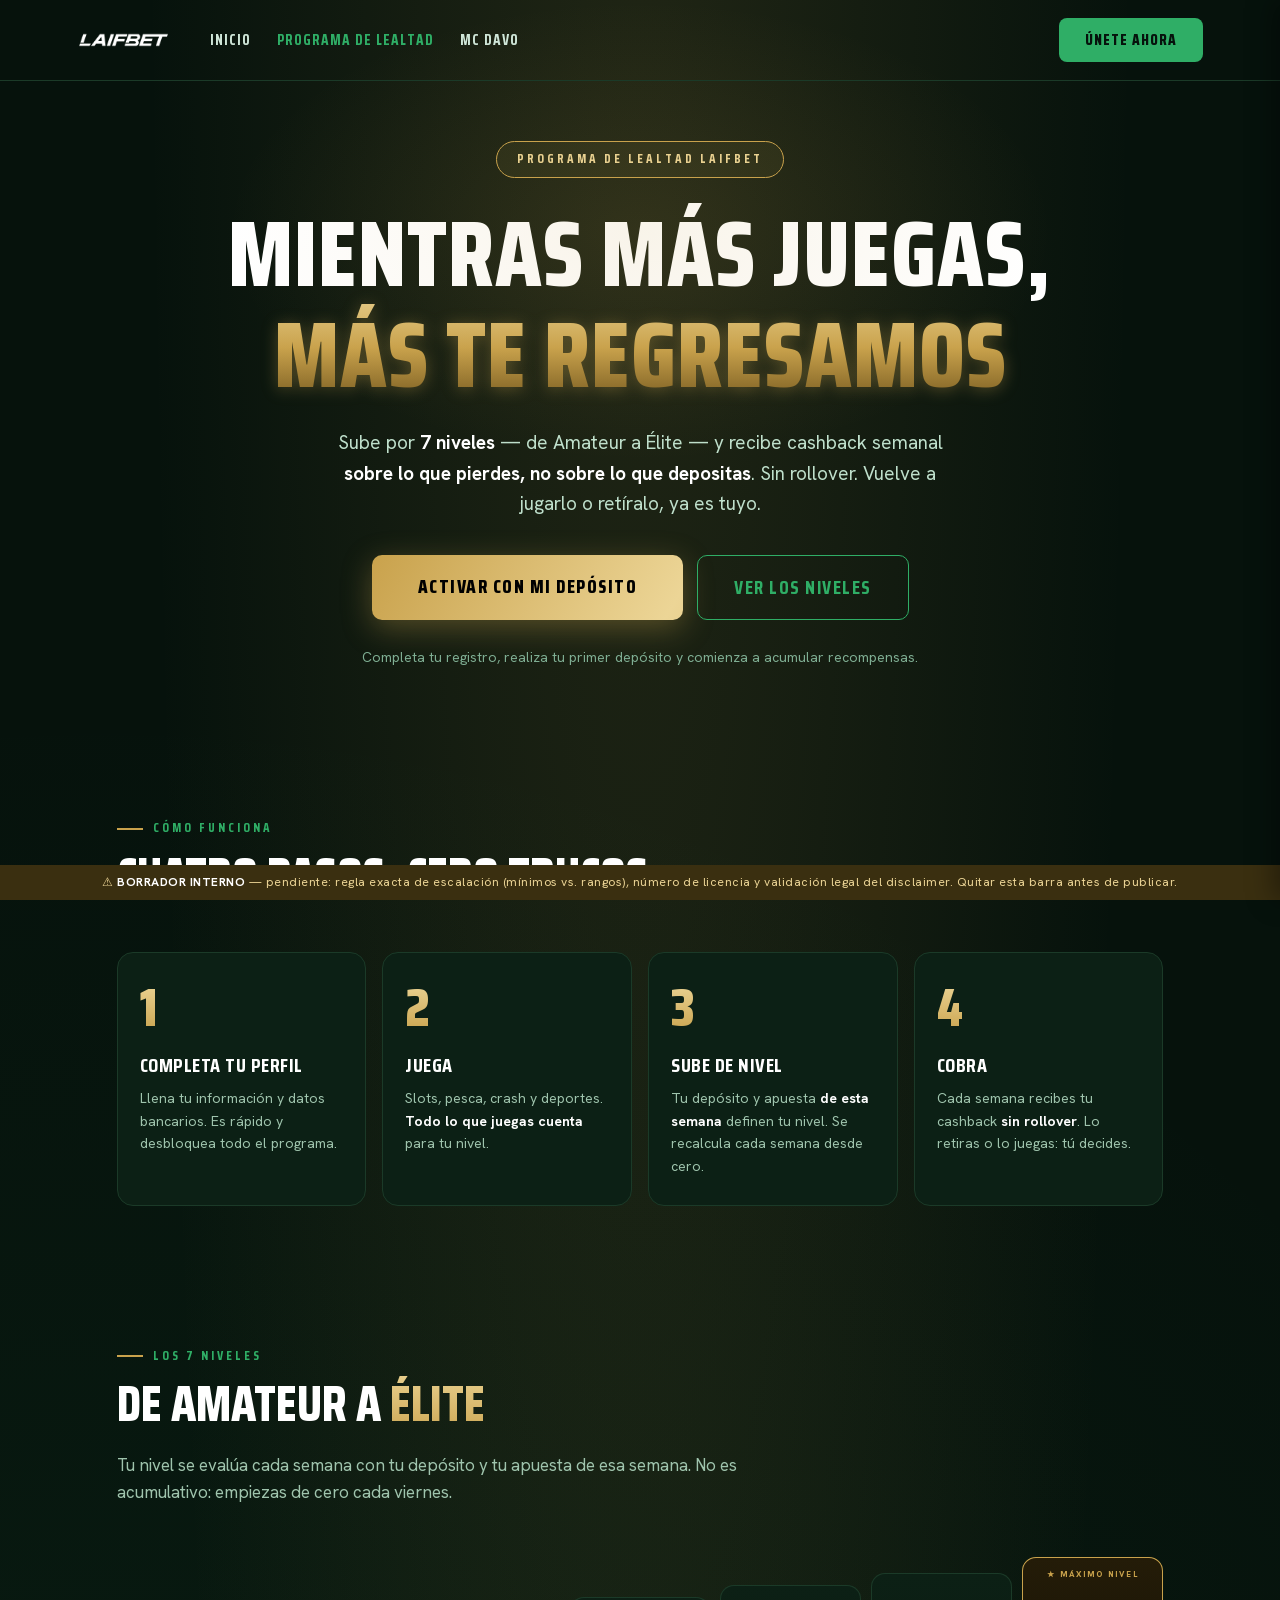
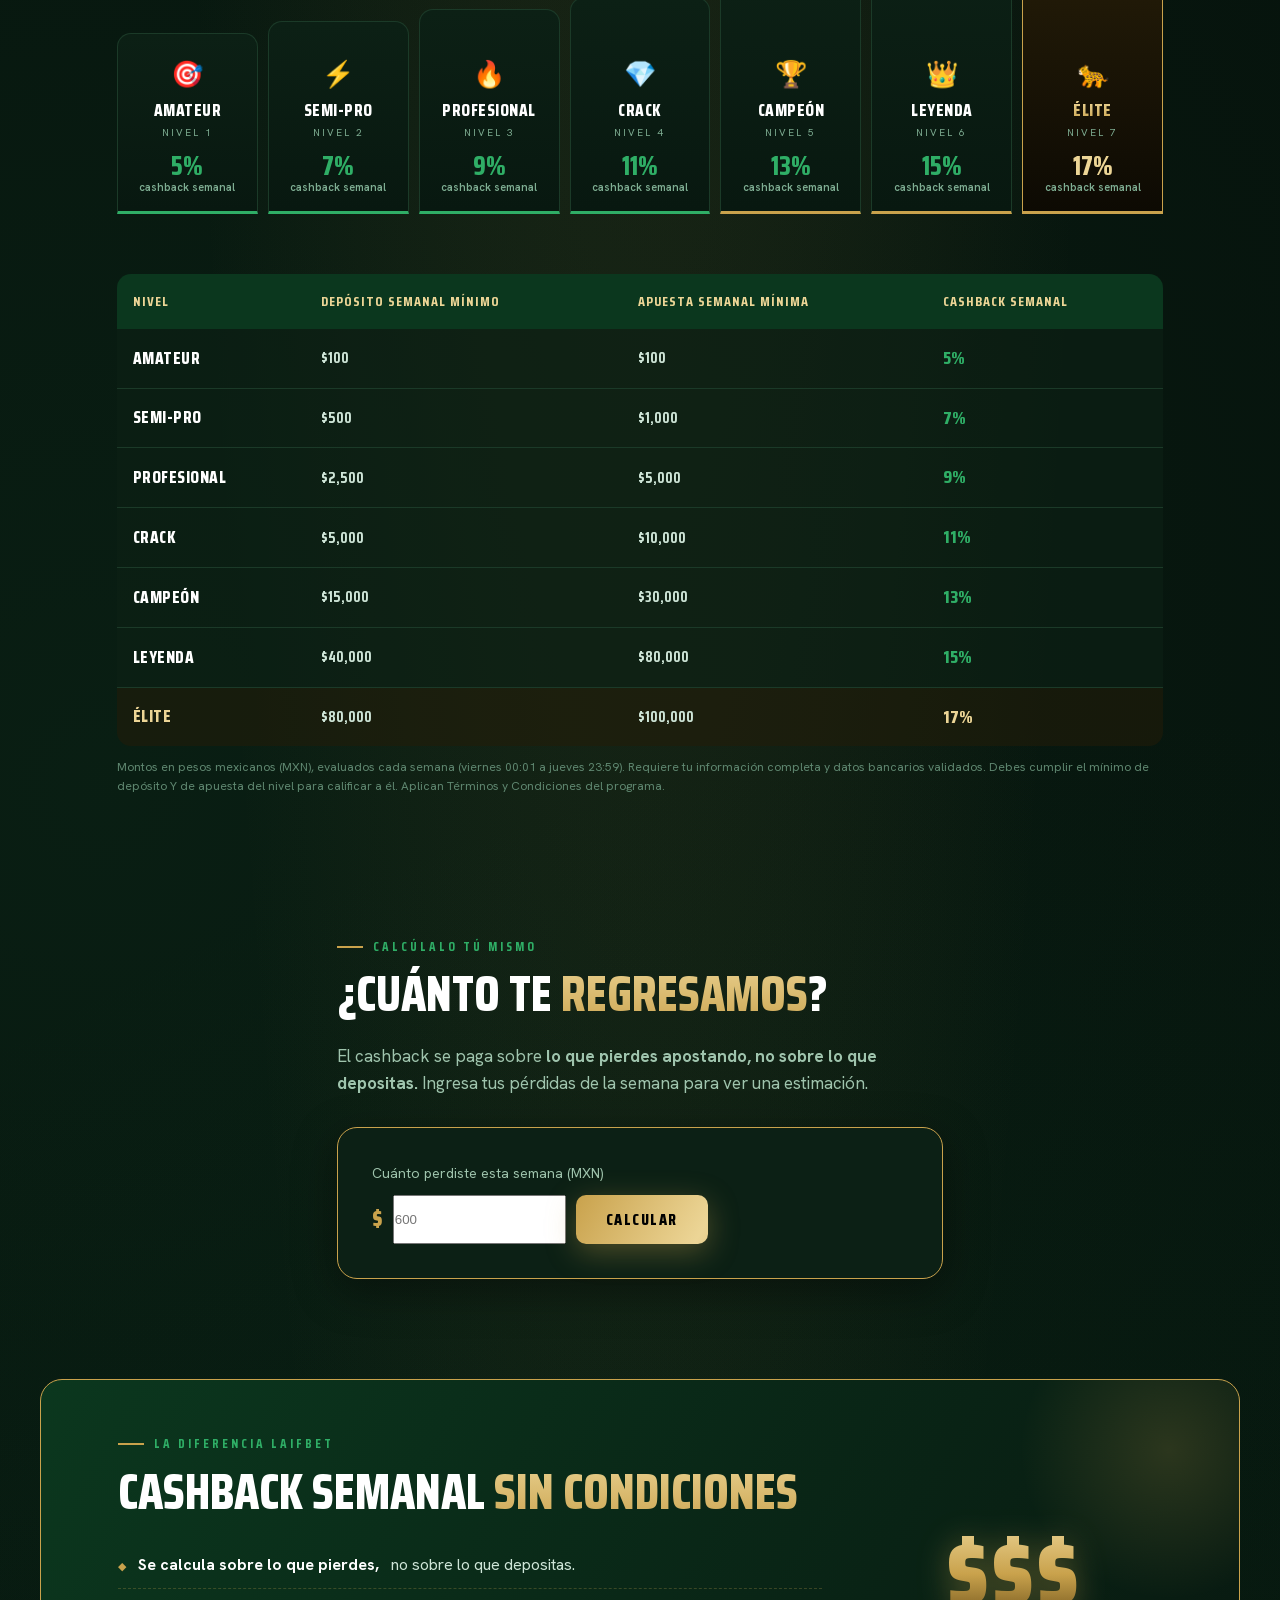
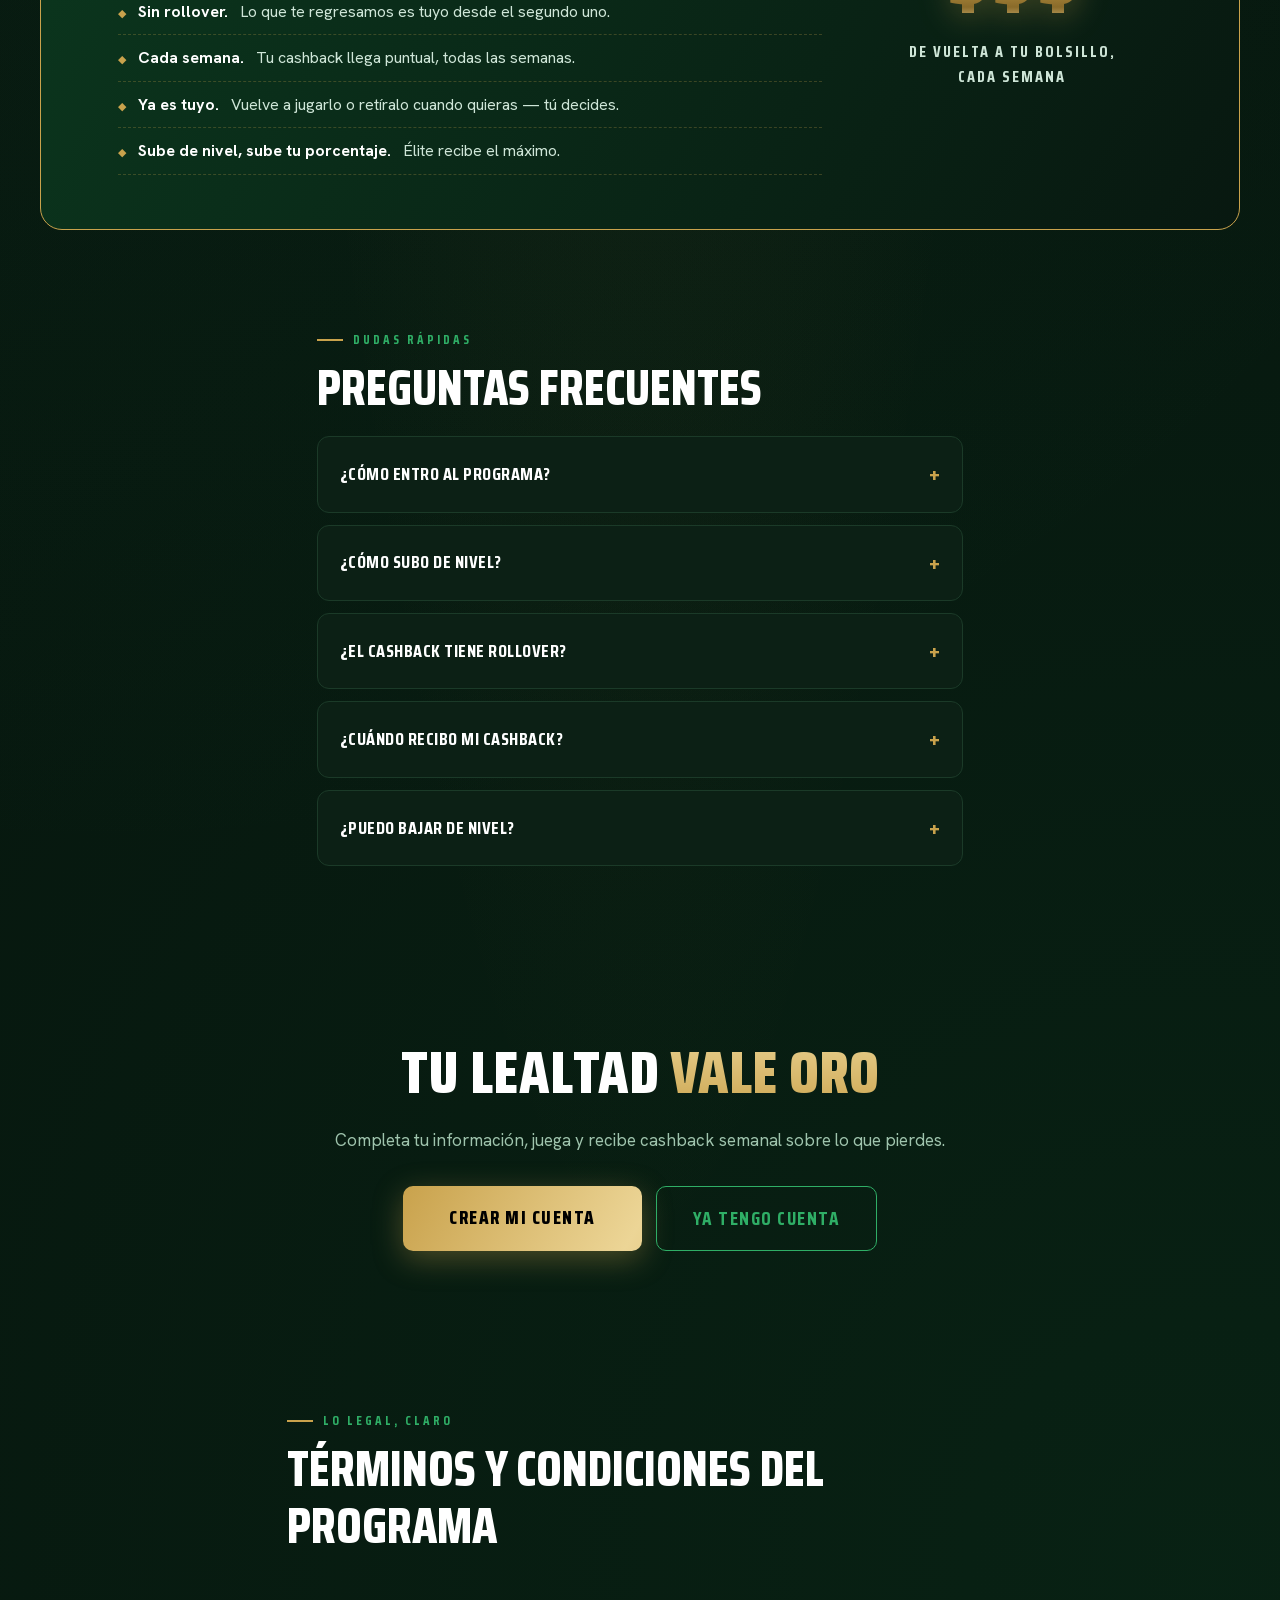
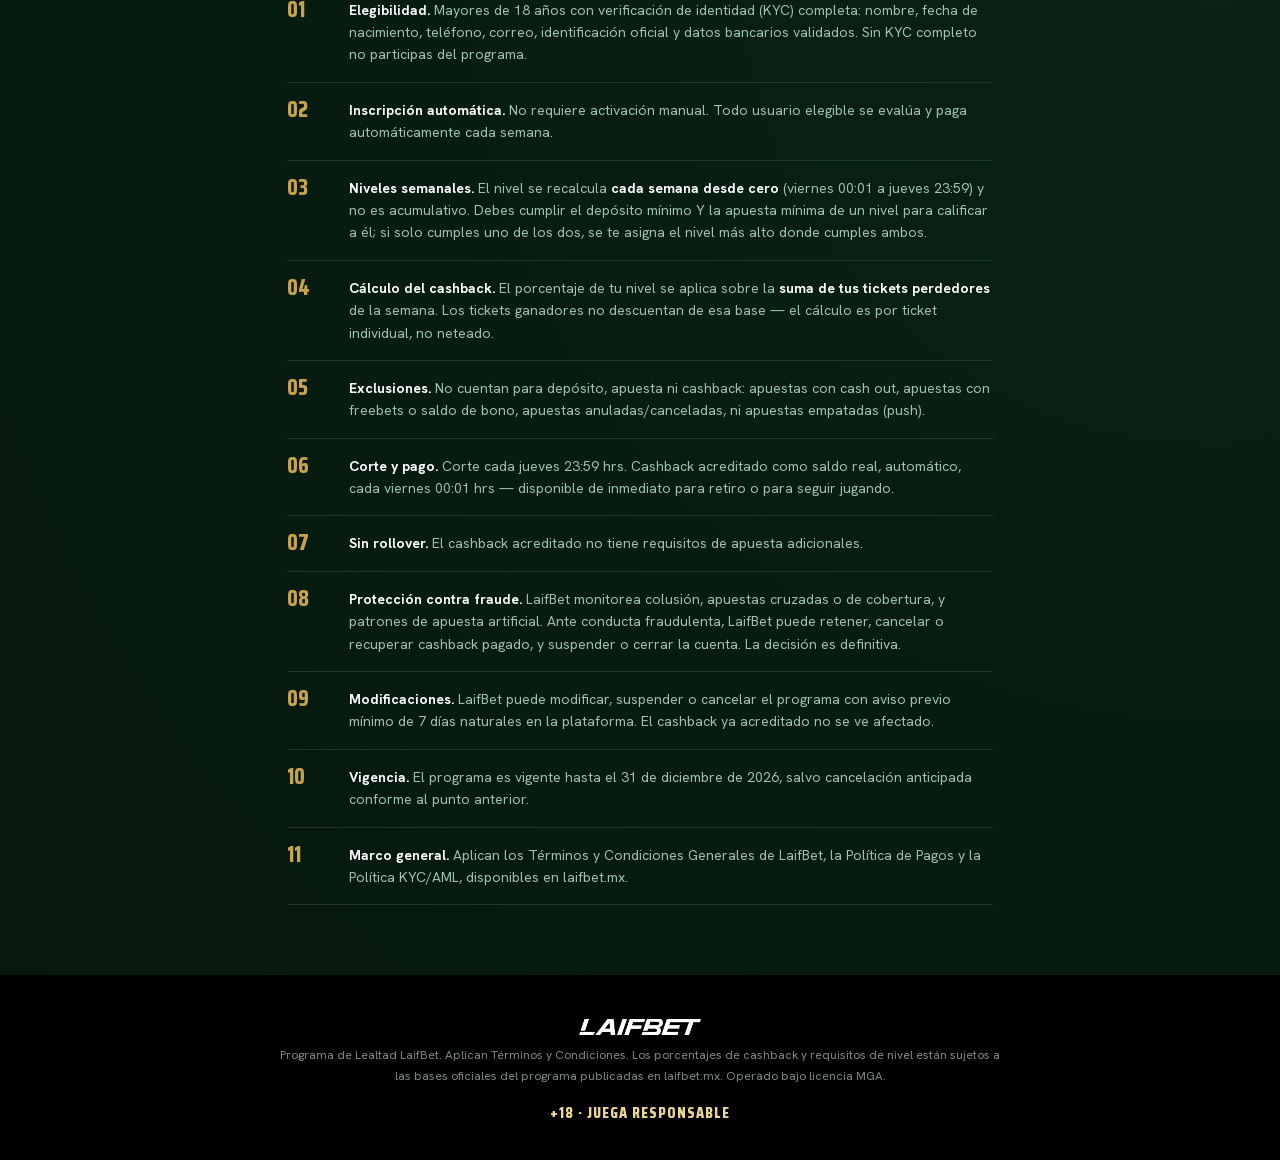
==== commit 9336076f: "Enhance HTML structure and styles across multiple pages for improved consistency and visual appeal -" ====
--- a/loyalty-program.html
+++ b/loyalty-program.html
@@ -15,7 +15,7 @@
 <body>
 
 <nav class="topbar" id="topbar">
-  <a href="index.html" class="logo"><img src="images/logo.webp" alt="LaifBet" style="height:26px;display:block"></a>
+  <a href="index.html" class="logo"><img src="images/logo.webp" alt="LaifBet"></a>
   <div class="main-nav">
     <a href="index.html">Inicio</a>
     <a href="loyalty-program.html" class="active">Programa de Lealtad</a>
@@ -34,11 +34,11 @@
 </div>
 
 <header class="hero">
-  <div class="kicker">Programa de Lealtad LaifBet</div>
+  <div class="kicker badge">Programa de Lealtad LaifBet</div>
   <h1>Mientras más juegas,<br><span class="gold">más te regresamos</span></h1>
   <p class="sub">Sube por <b>7 niveles</b> — de Amateur a Élite — y recibe cashback semanal <b>sobre lo que pierdes, no sobre lo que depositas</b>. Sin rollover. Vuelve a jugarlo o retíralo, ya es tuyo.</p>
   <div class="ctas">
-    <a class="btn-oro" href="#unete">Activar con mi depósito</a>
+    <a class="btn-gold btn-oro" href="#unete">Activar con mi depósito</a>
     <a class="btn-ghost" href="#niveles">Ver los niveles</a>
   </div>
   <p class="req">Completa tu registro, realiza tu primer depósito y comienza a acumular recompensas.</p>
@@ -96,7 +96,7 @@
       <div class="calc-row">
         <span class="peso">$</span>
         <input type="number" id="perd" min="0" placeholder="600" inputmode="numeric">
-        <button class="btn-oro calc-btn" onclick="calc()">Calcular</button>
+        <button class="btn-gold btn-oro calc-btn" onclick="calc()">Calcular</button>
       </div>
     </div>
     <div class="calc-out" id="out" style="display:none">
@@ -111,7 +111,7 @@
 <div class="cash">
   <div class="tx">
     <div class="sec-kicker">La diferencia LaifBet</div>
-    <h2>Cashback semanal <span class="gold">sin condiciones</span></h2>
+    <h2>Cashback semanal <span class="gold-soft">sin condiciones</span></h2>
     <ul>
       <li><b>Se calcula sobre lo que pierdes,</b> no sobre lo que depositas.</li>
       <li><b>Sin rollover.</b> Lo que te regresamos es tuyo desde el segundo uno.</li>
@@ -137,10 +137,10 @@
 </section>
 
 <section class="final" id="unete">
-  <h2>Tu lealtad <span class="gold">vale oro</span></h2>
+  <h2>Tu lealtad <span class="gold-soft">vale oro</span></h2>
   <p class="sec-sub" style="margin:14px auto 0">Completa tu información, juega y recibe cashback semanal sobre lo que pierdes.</p>
   <div class="ctas" style="margin-top:32px;display:flex;justify-content:center;gap:14px;flex-wrap:wrap">
-    <a class="btn-oro" href="https://laifbet.mx">Crear mi cuenta</a>
+    <a class="btn-gold btn-oro" href="https://laifbet.mx">Crear mi cuenta</a>
     <a class="btn-ghost" href="https://laifbet.mx">Ya tengo cuenta</a>
   </div>
 </section>
@@ -164,7 +164,7 @@
 </section>
 
 <footer>
-  <a href="index.html" class="logo"><img src="images/logo.webp" alt="LaifBet" style="height:36px;display:block;margin:0 auto"></a>
+  <a href="index.html" class="logo"><img src="images/logo.webp" alt="LaifBet"></a>
   <p class="legal">Programa de Lealtad LaifBet. Aplican Términos y Condiciones. Los porcentajes de cashback y requisitos de nivel están sujetos a las bases oficiales del programa publicadas en laifbet.mx. Operado bajo licencia MGA.</p>
   <div class="rs">+18 · JUEGA RESPONSABLE</div>
 </footer>
--- a/css/base.css
+++ b/css/base.css
@@ -14,12 +14,16 @@
     radial-gradient(circle at 95% 80%, rgba(15,80,43,.25), transparent 50%);}
 a{color:inherit}
 .gold{background:linear-gradient(180deg,var(--oro-brillo) 0%,var(--oro) 45%,#8a6b2a 75%,var(--oro-brillo) 100%);-webkit-background-clip:text;background-clip:text;color:transparent;filter:drop-shadow(0 2px 8px rgba(201,162,76,.35))}
+.gold-soft{background:linear-gradient(180deg,var(--oro-brillo),var(--oro));-webkit-background-clip:text;background-clip:text;color:transparent}
+.badge{border:1px solid var(--oro);color:var(--oro-brillo);font-family:'Saira Condensed',sans-serif;font-style:normal;font-weight:700;text-transform:uppercase;border-radius:30px;background:rgba(201,162,76,.07)}
 
 /* ===== NAVBAR ===== */
 .topbar{display:flex;align-items:center;gap:40px;padding:18px 6vw;position:fixed;top:0;left:0;width:100%;z-index:100;border-bottom:1px solid var(--borde);background:transparent;transition:background .3s ease,border-color .3s ease}
 .topbar.scrolled{background:rgba(0,0,0,.92);border-bottom-color:var(--oro);backdrop-filter:blur(6px)}
 .logo{font-family:'Saira Condensed',sans-serif;font-style:normal;font-weight:800;font-size:28px;letter-spacing:1px;white-space:nowrap;text-decoration:none}
 .logo span{color:var(--verde-luz)}
+.logo img{height:26px;display:block}
+footer .logo img{height:36px;display:block;margin:0 auto}
 .main-nav{display:flex;gap:26px}
 .main-nav a{font-family:'Saira Condensed',sans-serif;font-style:normal;font-weight:700;text-transform:uppercase;letter-spacing:1px;font-size:15px;color:#cfe6d8;text-decoration:none;padding:6px 0}
 .main-nav a:hover,.main-nav a.active{color:var(--verde-luz)}
@@ -30,7 +34,7 @@
 .mobile-nav{position:fixed;top:0;right:0;height:100vh;height:100dvh;width:min(80vw,320px);display:flex;flex-direction:column;background:var(--verde-osc);border-left:1px solid var(--borde);padding:90px 24px 24px;transform:translateX(100%);transition:transform .3s ease;z-index:200;overflow-y:auto;box-shadow:-8px 0 24px rgba(0,0,0,.35)}
 .mobile-nav a{padding:14px 0;font-family:'Saira Condensed',sans-serif;font-style:normal;font-weight:700;text-transform:uppercase;letter-spacing:1px;font-size:15px;color:#cfe6d8;border-bottom:1px solid var(--borde);text-decoration:none}
 .mobile-nav a.active{color:var(--verde-luz)}
-.mobile-nav .nav-cta{display:inline-block;order:-1;margin-bottom:14px;text-align:center;border-bottom:none;background:var(--oro);color:var(--negro)}
+.mobile-nav .nav-cta{display:block;width:100%;order:-1;margin-bottom:14px;padding:14px 26px;text-align:center;border-bottom:none;background:var(--oro);color:var(--negro)}
 .mobile-nav .nav-cta:hover{background:var(--oro-brillo)}
 .topbar.open + .mobile-nav{transform:translateX(0)}
 @media(max-width:900px){
@@ -43,13 +47,14 @@
 .hero{text-align:center;padding:60px 6vw 80px;position:relative}
 .hero::before{content:"";position:absolute;top:-100px;left:50%;transform:translateX(-50%);width:min(900px,100vw);height:500px;
   background:radial-gradient(ellipse, rgba(201,162,76,.12) 0%, transparent 65%);pointer-events:none}
-.hero .kicker{display:inline-block;border:1px solid var(--oro);color:var(--oro-brillo);font-family:'Saira Condensed',sans-serif;font-style:normal;font-weight:700;letter-spacing:3px;text-transform:uppercase;font-size:13px;padding:7px 20px;border-radius:30px;margin-bottom:26px;background:rgba(201,162,76,.07)}
+.hero .kicker{display:inline-block;letter-spacing:3px;font-size:13px;padding:7px 20px;margin-bottom:26px}
 .hero h1{font-family:'Saira Condensed',sans-serif;font-style:normal;font-weight:800;text-transform:uppercase;font-size:clamp(46px,8vw,92px);line-height:1.1;letter-spacing:1px}
 .hero .sub{max-width:640px;margin:22px auto 0;font-size:19px;color:#bfe0cc}
 .hero .sub b{color:#fff}
 .hero .ctas{margin-top:36px;display:flex;gap:14px;justify-content:center;flex-wrap:wrap}
-.btn-oro{background:linear-gradient(120deg,var(--oro) 0%,var(--oro-brillo) 50%,var(--oro) 100%);background-size:200%;color:var(--negro);font-family:'Saira Condensed',sans-serif;font-style:normal;font-weight:800;text-transform:uppercase;letter-spacing:1.5px;font-size:19px;padding:16px 46px;border-radius:10px;text-decoration:none;box-shadow:0 8px 30px rgba(201,162,76,.35);transition:.3s;display:inline-block}
-.btn-oro:hover{background-position:100%;transform:translateY(-2px)}
+.btn-gold{background:linear-gradient(120deg,var(--oro) 0%,var(--oro-brillo) 50%,var(--oro) 100%);background-size:200%;color:var(--negro);font-family:'Saira Condensed',sans-serif;font-style:normal;font-weight:800;text-transform:uppercase;border-radius:10px;text-decoration:none;box-shadow:0 8px 30px rgba(201,162,76,.35);transition:.3s}
+.btn-gold:hover{background-position:100%;transform:translateY(-2px)}
+.btn-oro{letter-spacing:1.5px;font-size:19px;padding:16px 46px;display:inline-block}
 .btn-ghost{border:1px solid var(--verde-luz);color:var(--verde-luz);font-family:'Saira Condensed',sans-serif;font-style:normal;font-weight:700;text-transform:uppercase;letter-spacing:1.5px;font-size:19px;padding:16px 36px;border-radius:10px;text-decoration:none;transition:.2s;display:inline-block}
 .btn-ghost:hover{background:rgba(47,174,102,.12)}
 .hero .req{margin-top:26px;font-size:14px;color:#7fae93}
--- a/css/loyalty-program.css
+++ b/css/loyalty-program.css
@@ -47,7 +47,6 @@
 .cash{background:linear-gradient(120deg,var(--verde-osc),#081810);border:1px solid var(--oro);border-radius:22px;padding:54px 6vw;max-width:1200px;margin:30px auto;display:flex;gap:40px;align-items:center;flex-wrap:wrap;position:relative;overflow:hidden}
 .cash::after{content:"";position:absolute;right:-80px;top:-80px;width:300px;height:300px;border-radius:50%;background:radial-gradient(circle,rgba(201,162,76,.18),transparent 70%)}
 .cash .tx{flex:1;min-width:280px;position:relative;z-index:2}
-.cash h2 .gold{background:linear-gradient(180deg,var(--oro-brillo),var(--oro));-webkit-background-clip:text;background-clip:text;color:transparent}
 .cash ul{list-style:none;margin-top:18px}
 .cash li{padding:10px 0;border-bottom:1px dashed rgba(201,162,76,.25);font-size:16px;color:#cfe6d8;display:flex;gap:12px;align-items:baseline}
 .cash li::before{content:"◆";color:var(--oro);font-size:11px}
@@ -93,7 +92,6 @@
 /* ===== CTA FINAL ===== */
 .final{text-align:center;padding:90px 6vw}
 .final h2{font-size:clamp(36px,5vw,60px)}
-.final .gold{background:linear-gradient(180deg,var(--oro-brillo),var(--oro));-webkit-background-clip:text;background-clip:text;color:transparent}
 
 @media(max-width:900px){
   .pasos{grid-template-columns:repeat(2,1fr)}
